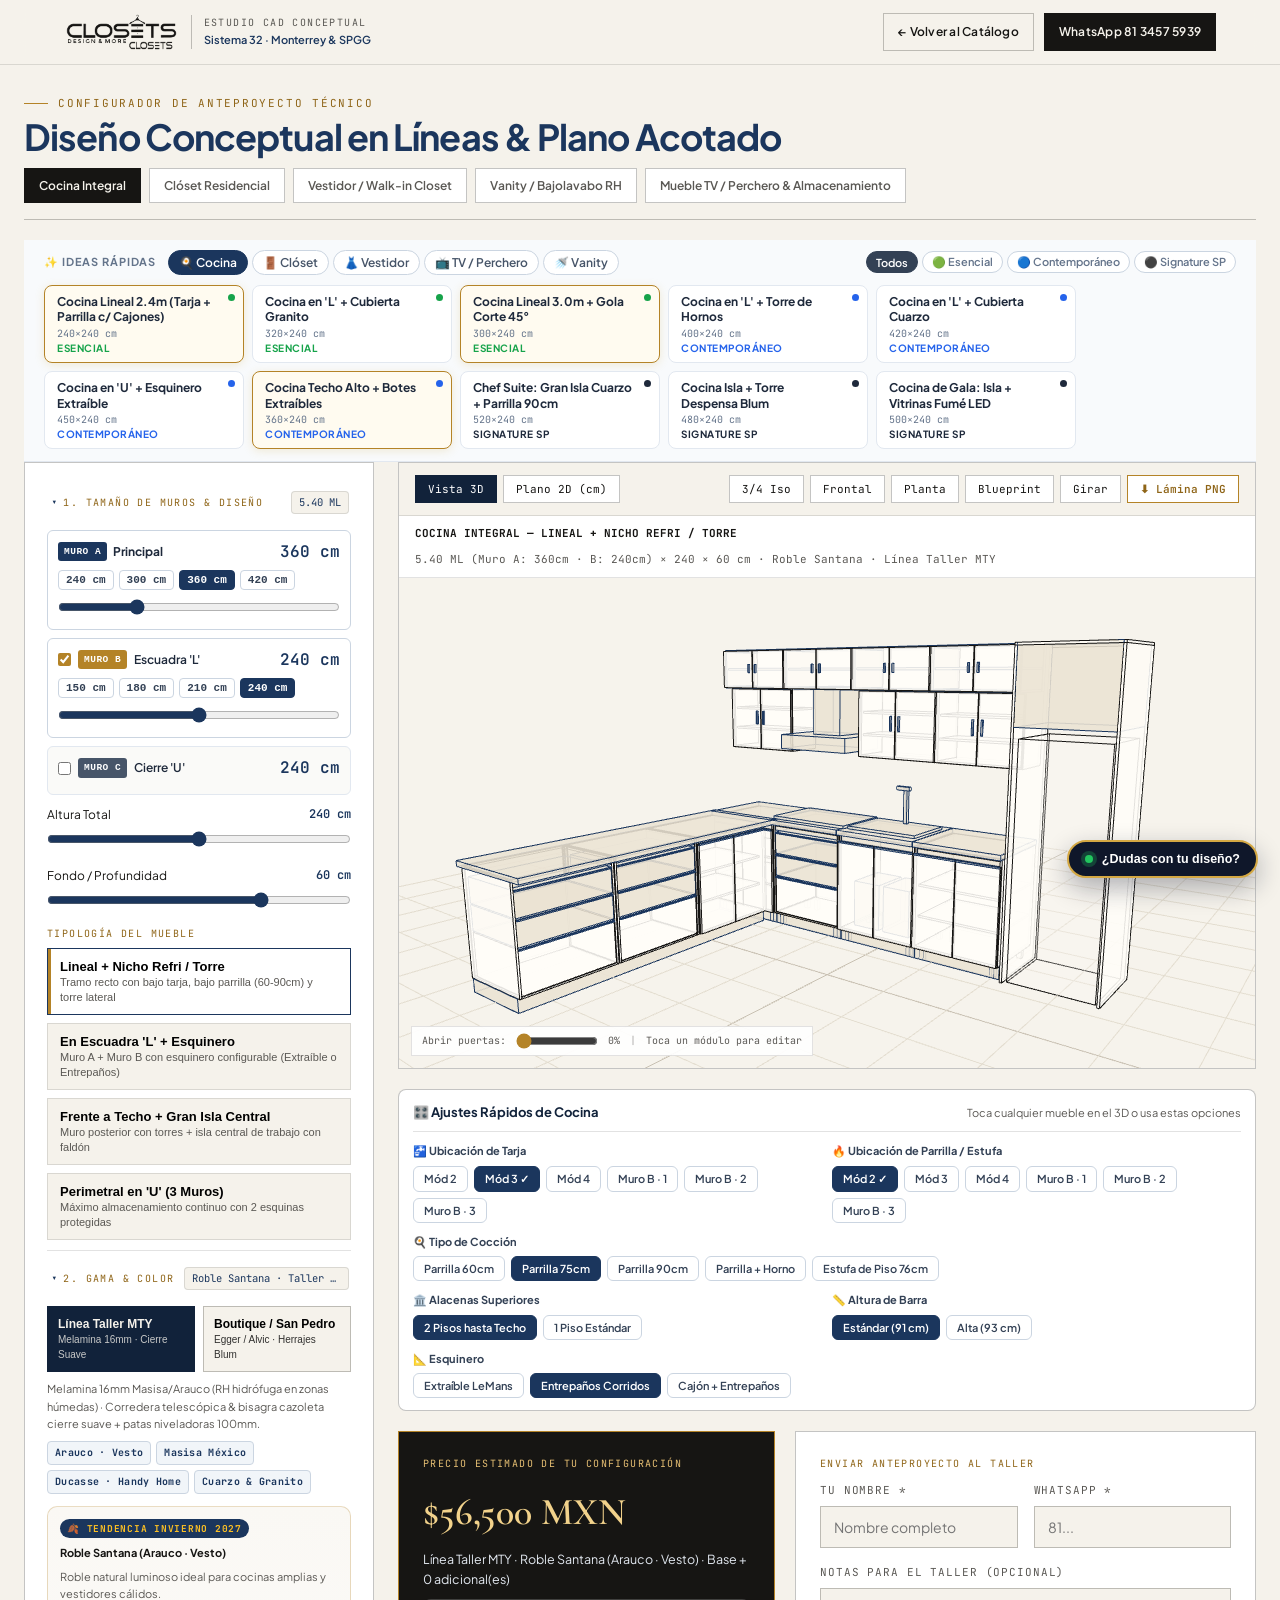
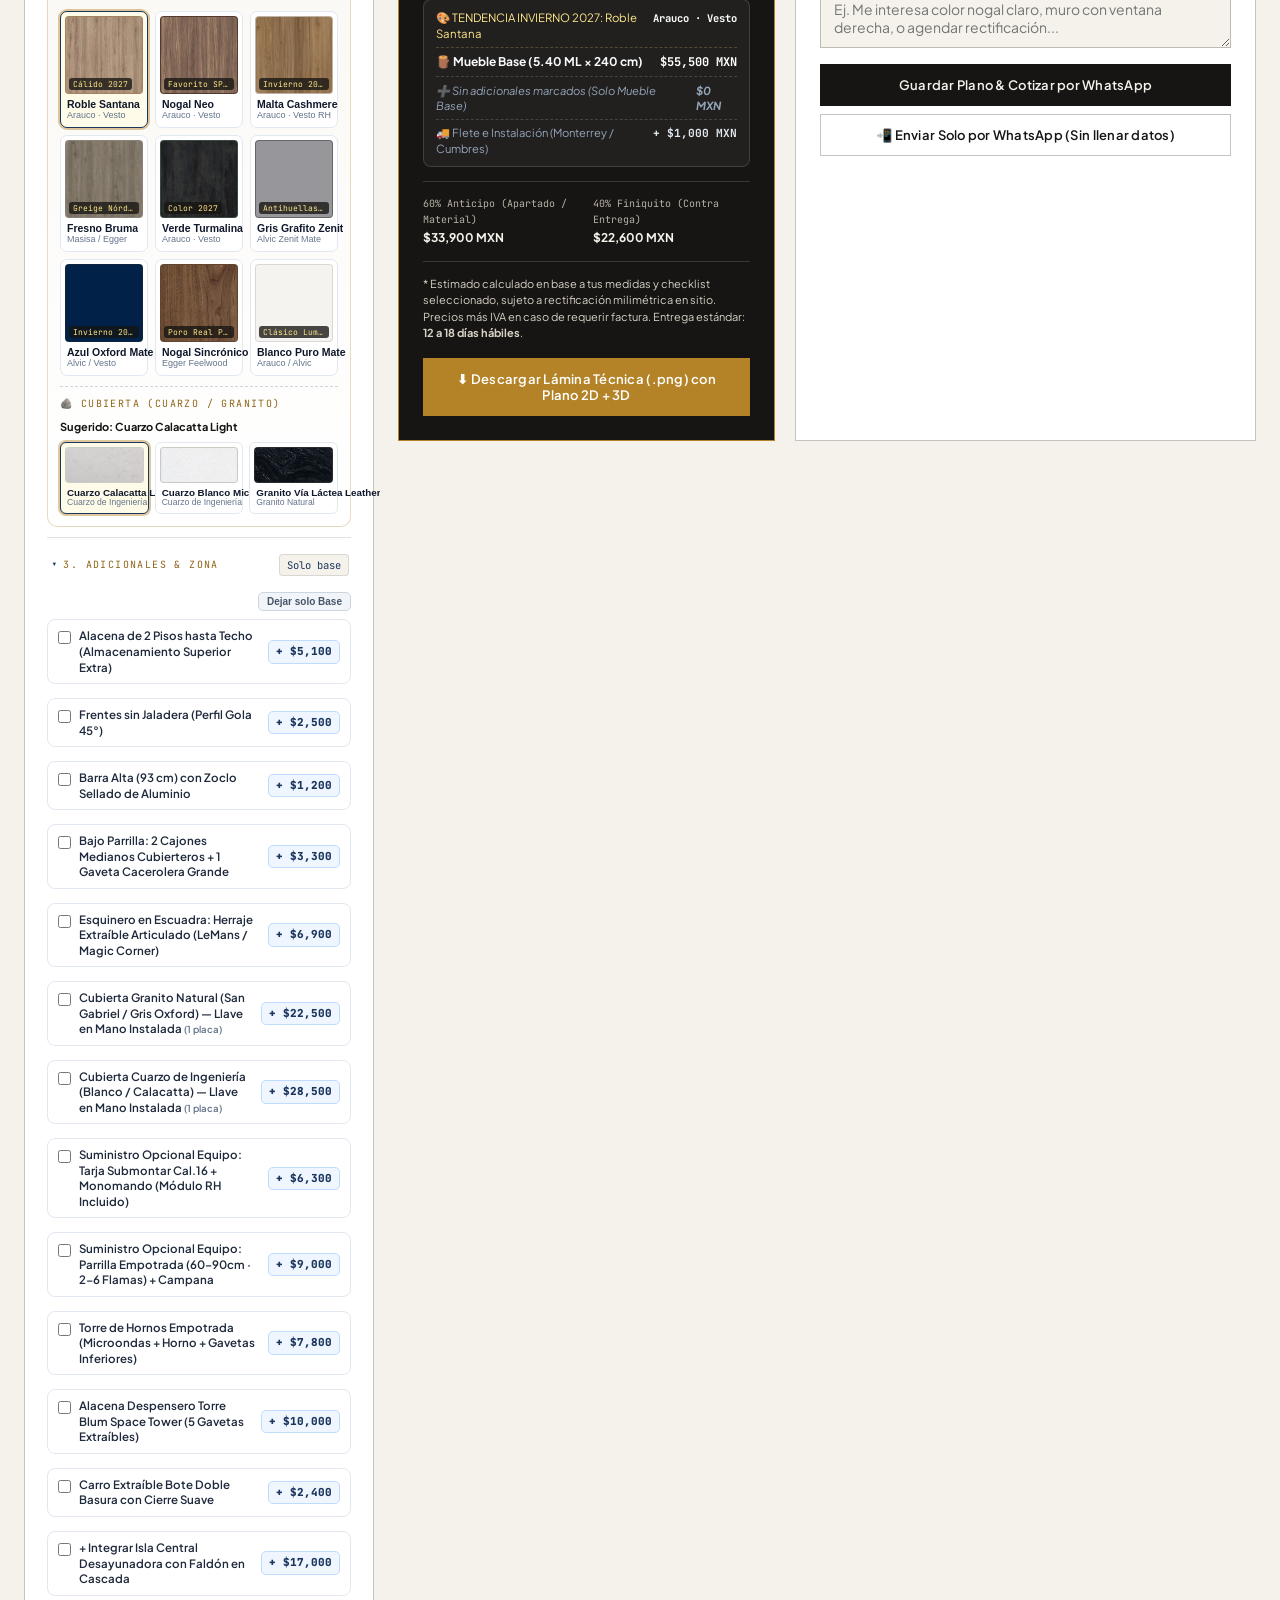
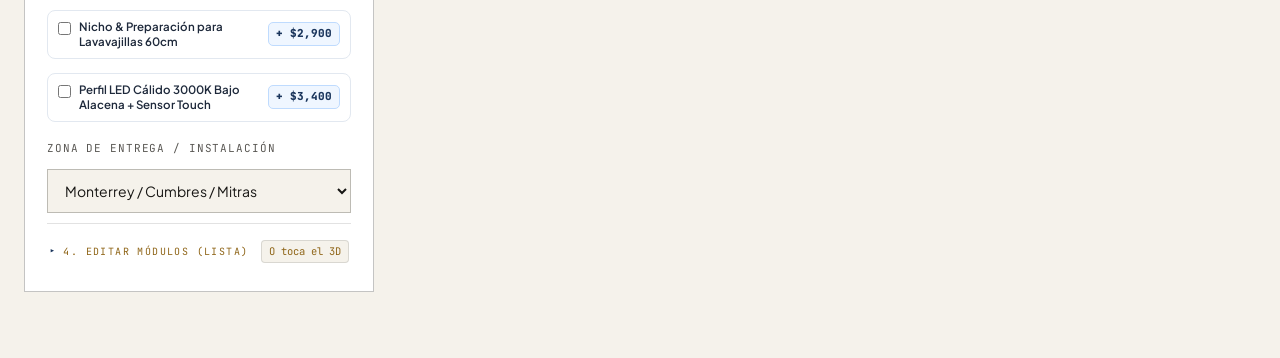
==== configurador.html @ 5bc41172 "v21: CAD shareable state token, quick WhatsApp direct CTA, and Buba lamina export hook" ====
<!DOCTYPE html>
<html lang="es">
<head>
  <meta charset="UTF-8">
  <meta name="viewport" content="width=device-width, initial-scale=1.0">
  <title>Estudio CAD en Trazos | Closets-Closets Design &amp; More</title>
  <meta name="description" content="Configura tu clóset, vestidor, cocina integral, mueble de baño o centro de TV en trazos arquitectónicos CAD y plano acotado 2D. Calcula tu presupuesto estimado en tiempo real en Monterrey.">
  <link rel="icon" type="image/png" href="assets/favicon.png">
  <meta http-equiv="Cache-Control" content="no-cache, no-store, must-revalidate">
  <meta http-equiv="Pragma" content="no-cache">
  <meta http-equiv="Expires" content="0">
  <link rel="canonical" href="https://closets-closets.com/configurador.html">
  <meta property="og:type" content="website">
  <meta property="og:locale" content="es_MX">
  <meta property="og:title" content="Estudio CAD en Trazos | Closets-Closets Design & More">
  <meta property="og:description" content="Configura tu clóset, vestidor o cocina integral en trazos arquitectónicos CAD y plano acotado 2D. Cotización en tiempo real en Monterrey.">
  <meta property="og:image" content="https://closets-closets.com/assets/og-closets.jpg">
    <!-- Marcado Estructurado SEO Local Schema.org -->
  <script type="application/ld+json">
{
  "@context": "https://schema.org",
  "@type": "HomeAndConstructionBusiness",
  "name": "Closets-Closets Design & More",
  "image": "https://closets-closets.com/assets/og-closets.jpg",
  "url": "https://closets-closets.com",
  "telephone": "+528134575939",
  "priceRange": "$ - $$",
  "address": {
    "@type": "PostalAddress",
    "addressLocality": "Monterrey",
    "addressRegion": "Nuevo León",
    "addressCountry": "MX"
  },
  "geo": {
    "@type": "GeoCoordinates",
    "latitude": 25.6866,
    "longitude": -100.3161
  },
  "openingHoursSpecification": {
    "@type": "OpeningHoursSpecification",
    "dayOfWeek": [
      "Monday",
      "Tuesday",
      "Wednesday",
      "Thursday",
      "Friday",
      "Saturday"
    ],
    "opens": "08:30",
    "closes": "19:00"
  },
  "areaServed": [
    {
      "@type": "City",
      "name": "San Pedro Garza García"
    },
    {
      "@type": "City",
      "name": "Monterrey"
    },
    {
      "@type": "City",
      "name": "Santa Catarina"
    },
    {
      "@type": "Place",
      "name": "Cumbres"
    },
    {
      "@type": "Place",
      "name": "Carretera Nacional"
    },
    {
      "@type": "Place",
      "name": "Valle Oriente"
    }
  ],
  "hasOfferCatalog": {
    "@type": "OfferCatalog",
    "name": "Catálogo de Carpintería Residencial & Sistema 32",
    "itemListElement": [
      {
        "@type": "Offer",
        "itemOffered": {
          "@type": "Service",
          "name": "Clósets Residenciales a Medida",
          "description": "Fabricación con Sistema 32 en melamina de 16mm/18mm y herrajes de cierre suave."
        }
      },
      {
        "@type": "Offer",
        "itemOffered": {
          "@type": "Service",
          "name": "Vestidores Walk-in Closet Boutique",
          "description": "Vestidores en escuadra, U e islas joyeras con cristal templado y cancelería."
        }
      },
      {
        "@type": "Offer",
        "itemOffered": {
          "@type": "Service",
          "name": "Cocinas Integrales de Alta Gama",
          "description": "Cocinas con frentes fluted, cubiertas de cuarzo, torres de hornos y herrajes Blum."
        }
      },
      {
        "@type": "Offer",
        "itemOffered": {
          "@type": "Service",
          "name": "Muros TV, Lambrines & Centros de Entretenimiento",
          "description": "Paneles alistonados de nogal, consolas flotantes y cavas residenciales."
        }
      },
      {
        "@type": "Offer",
        "itemOffered": {
          "@type": "Service",
          "name": "Proyectos Ejecutivos y Planos de Fabricación Sistema 32",
          "description": "Ingeniería de despiece milimétrico, barrenado 37/32mm y optimización de tableros."
        }
      }
    ]
  }
}
  </script>
  <link rel="stylesheet" href="styles.css?v=20261123_v21">
  <script src="js/three.min.js"></script>
  <script src="js/OrbitControls.js"></script>
  <script src="js/catalogo-data.js?v=20261123_v21"></script>
</head>
<body>

  <!-- HEADER -->
  <header class="site-header">
    <div class="header-inner">
      <a class="brand-link" href="index.html">
        <img class="brand-logo" src="assets/logo-closets.png" alt="Closets-Closets Design &amp; More">
        <div class="brand-meta">
          <span class="brand-sub">Estudio CAD Conceptual</span>
          <span class="brand-city">Sistema 32 · Monterrey &amp; SPGG</span>
        </div>
      </a>
      <div class="nav-actions">
        <a class="btn btn-outline btn-sm" href="index.html">← Volver al Catálogo</a>
        <a class="btn btn-primary btn-sm" href="https://wa.me/528134575939" target="_blank" rel="noopener noreferrer">WhatsApp 81 3457 5939</a>
      </div>
    </div>
  </header>

  <main class="studio-shell">
    <!-- BARRA DE CATEGORÍAS -->
    <div class="studio-topbar">
      <div>
        <span class="eyebrow" style="margin-bottom:4px;">Configurador de Anteproyecto Técnico</span>
        <h1 class="display-title" style="font-size:clamp(26px, 3vw, 36px);">Diseño Conceptual en Líneas &amp; Plano Acotado</h1>
      </div>
      <div class="cat-pills" id="catPills"></div>
    </div>

    <!-- TIRA COMPACTA DE DISEÑOS BASE -->
    <div class="preset-gallery-wrap" id="presetGalleryWrap">
      <div class="preset-gallery-header">
        <span class="preset-gallery-label">✨ Ideas Rápidas</span>
        <div class="preset-cat-tabs" id="presetCatTabs">
          <button type="button" class="pcat-tab active" data-cat="COCINA">🍳 Cocina</button>
          <button type="button" class="pcat-tab" data-cat="CLOSET">🚪 Clóset</button>
          <button type="button" class="pcat-tab" data-cat="WALKIN">👗 Vestidor</button>
          <button type="button" class="pcat-tab" data-cat="TV_ROOM">📺 TV / Perchero</button>
          <button type="button" class="pcat-tab" data-cat="BANIO">🚿 Vanity</button>
        </div>
        <div class="preset-tier-filter" id="presetTierFilter">
          <button type="button" class="ptier-btn active" data-tier="all">Todos</button>
          <button type="button" class="ptier-btn" data-tier="esencial">🟢 Esencial</button>
          <button type="button" class="ptier-btn" data-tier="contemporaneo">🔵 Contemporáneo</button>
          <button type="button" class="ptier-btn" data-tier="signature">⚫ Signature SP</button>
        </div>
      </div>
      <div class="preset-card-grid" id="presetCardGrid"></div>
    </div>

    <div class="studio-grid">
      <!-- PANEL GUIADO DE CONFIGURACIÓN -->
      <aside class="studio-sidebar">
        <details class="studio-step" open>
          <summary class="studio-step-summary">
            <span class="studio-label">1. Tamaño de Muros &amp; Diseño</span>
            <span class="step-badge" id="badgeTotalML">3.60 ML</span>
          </summary>
          <div class="studio-step-body" id="blockDimensiones">
            <!-- Muro A: Frontal / Principal -->
            <div class="muro-config-card is-active" id="cardMuroA">
              <div class="muro-config-head">
                <div style="display:flex; align-items:center; gap:6px;">
                  <span class="muro-tag muro-tag-a">MURO A</span>
                  <strong style="font-size:12px; color:#1E293B;">Principal</strong>
                </div>
                <span class="range-val" id="valMuroA">360 cm</span>
              </div>
              <div class="muro-quick-pills" id="pillsMuroA">
                <button type="button" class="quick-pill" data-val="2.4">240 cm</button>
                <button type="button" class="quick-pill" data-val="3.0">300 cm</button>
                <button type="button" class="quick-pill active" data-val="3.6">360 cm</button>
                <button type="button" class="quick-pill" data-val="4.2">420 cm</button>
              </div>
              <input type="range" id="inpMuroA" min="1.2" max="6.0" step="0.1" value="3.6">
            </div>

            <!-- Muro B: Lateral Izquierdo / Escuadra 'L' -->
            <div class="muro-config-card" id="cardMuroB">
              <div class="muro-config-head">
                <label class="muro-toggle-label">
                  <input type="checkbox" id="chkMuroB">
                  <span class="muro-tag muro-tag-b">MURO B</span>
                  <span>Escuadra 'L'</span>
                </label>
                <span class="range-val" id="valMuroB">240 cm</span>
              </div>
              <div class="muro-sub-controls" id="subMuroB" style="display:none;">
                <div class="muro-quick-pills" id="pillsMuroB">
                  <button type="button" class="quick-pill" data-val="1.5">150 cm</button>
                  <button type="button" class="quick-pill" data-val="1.8">180 cm</button>
                  <button type="button" class="quick-pill" data-val="2.1">210 cm</button>
                  <button type="button" class="quick-pill active" data-val="2.4">240 cm</button>
                </div>
                <input type="range" id="inpMuroB" min="1.2" max="3.6" step="0.1" value="2.4">
              </div>
            </div>

            <!-- Muro C: Lateral Derecho / Cierre en 'U' -->
            <div class="muro-config-card" id="cardMuroC">
              <div class="muro-config-head">
                <label class="muro-toggle-label">
                  <input type="checkbox" id="chkMuroC">
                  <span class="muro-tag muro-tag-c">MURO C</span>
                  <span>Cierre 'U'</span>
                </label>
                <span class="range-val" id="valMuroC">240 cm</span>
              </div>
              <div class="muro-sub-controls" id="subMuroC" style="display:none;">
                <div class="muro-quick-pills" id="pillsMuroC">
                  <button type="button" class="quick-pill" data-val="1.5">150 cm</button>
                  <button type="button" class="quick-pill" data-val="1.8">180 cm</button>
                  <button type="button" class="quick-pill" data-val="2.1">210 cm</button>
                  <button type="button" class="quick-pill active" data-val="2.4">240 cm</button>
                </div>
                <input type="range" id="inpMuroC" min="1.2" max="3.6" step="0.1" value="2.4">
              </div>
            </div>

            <!-- Altura y Fondo -->
            <div class="range-row" style="margin-top:10px;">
              <div class="range-head">
                <span>Altura Total</span>
                <span class="range-val" id="valAlto">240 cm</span>
              </div>
              <input type="range" id="inpAlto" min="1.8" max="2.8" step="0.05" value="2.4">
            </div>
            <div class="range-row" style="margin-bottom:12px;">
              <div class="range-head">
                <span>Fondo / Profundidad</span>
                <span class="range-val" id="valFondo">60 cm</span>
              </div>
              <input type="range" id="inpFondo" min="0.35" max="0.7" step="0.05" value="0.6">
            </div>

            <span class="studio-label" style="margin-bottom:6px;">Tipología del Mueble</span>
            <div class="subtipo-list" id="subtipoList"></div>
          </div>
        </details>

        <details class="studio-step" open>
          <summary class="studio-step-summary">
            <span class="studio-label">2. Gama &amp; Color</span>
            <span class="step-badge" id="stepBadgeGama">Roble Santana · Taller MTY</span>
          </summary>
          <div class="studio-step-body">
            <div class="gama-toggle" id="gamaToggle">
              <button type="button" class="gama-btn active" data-gama="taller_mty">
                <strong>Línea Taller MTY</strong>
                <small>Melamina 16mm · Cierre Suave</small>
              </button>
              <button type="button" class="gama-btn" data-gama="boutique_spgg">
                <strong>Boutique / San Pedro</strong>
                <small>Egger / Alvic · Herrajes Blum</small>
              </button>
            </div>
            <p id="gamaDescNote" style="font-size:11px; color:var(--ink-soft); margin:8px 0 4px;"></p>
            <div class="gama-brands-strip" id="gamaBrandsStrip"></div>

            <div class="studio-block-season" id="blockTemporada" style="margin-top:12px;">
              <div class="season-head-bar">
                <span class="season-pill" id="seasonBadgePill">🍂 TENDENCIA INVIERNO 2027</span>
                <span class="season-selected-name" id="valAcabadoNombre">Roble Santana</span>
              </div>
              <p id="acabadoDescNote" style="font-size:11px; color:var(--ink-soft); margin:4px 0 8px 0;"></p>
              <div class="swatch-grid" id="swatchCarpinteriaGrid"></div>

              <div id="piedraSwatchWrap" class="piedra-swatch-wrap" style="display:none;">
                <div class="piedra-swatch-head">
                  <span class="studio-label" style="margin:0;">🪨 Cubierta (Cuarzo / Granito)</span>
                  <span class="season-selected-name" id="valPiedraNombre">Cuarzo Calacatta Light</span>
                </div>
                <div class="swatch-grid-stone" id="swatchPiedraGrid"></div>
              </div>
            </div>
          </div>
        </details>

        <details class="studio-step" open>
          <summary class="studio-step-summary">
            <span class="studio-label">3. Adicionales &amp; Zona</span>
            <span class="step-badge" id="stepBadgeExtras">Base + extras</span>
          </summary>
          <div class="studio-step-body">
            <div style="display:flex; justify-content:flex-end; margin-bottom:8px;">
              <button type="button" id="btnClearExtras" class="btn-clear-extras" title="Desmarcar adicionales">Dejar solo Base</button>
            </div>
            <div class="extras-check-list" id="extrasList"></div>
            <div class="field" style="margin-top:12px; margin-bottom:0;">
              <label for="inpZona" class="studio-label" style="margin-bottom:6px;">Zona de Entrega / Instalación</label>
              <select id="inpZona"></select>
            </div>
          </div>
        </details>

        <details class="studio-step" id="blockModulosDetalle">
          <summary class="studio-step-summary">
            <span class="studio-label">4. Editar Módulos (Lista)</span>
            <span class="step-badge" style="color:var(--brass-dark);">O toca el 3D</span>
          </summary>
          <div class="studio-step-body">
            <div id="moduleInspectorList"></div>
          </div>
        </details>
      </aside>

      <!-- LIENZO PRINCIPAL: PRECIO MÓVIL + CAD 3D + CONTROLES COCINA + COTIZACIÓN -->
      <section class="studio-stage">
        <!-- Barra rápida móvil pegada al 3D -->
        <div class="mobile-live-price" id="mobileLivePrice">
          <div>
            <small>Estimado actual (<span id="mobileLiveML">3.60 ML</span>)</small>
            <strong id="mobileLivePriceVal">$48,500 MXN</strong>
          </div>
          <a href="#quoteSection" class="btn-mini-quote">Desglose &amp; Cotizar ↓</a>
        </div>

        <div class="cad-card">
          <div class="cad-toolbar">
            <div class="cad-view-tabs">
              <button type="button" class="cad-btn active" id="btnView3D">Vista 3D</button>
              <button type="button" class="cad-btn" id="btnView2D">Plano 2D (cm)</button>
            </div>
            <div class="cad-tool-btns">
              <button type="button" class="cad-btn" id="btnCamIso">3/4 Iso</button>
              <button type="button" class="cad-btn" id="btnCamFront">Frontal</button>
              <button type="button" class="cad-btn" id="btnCamTop">Planta</button>
              <button type="button" class="cad-btn" id="btnBlueprint">Blueprint</button>
              <button type="button" class="cad-btn" id="btnAutoRotate">Girar</button>
              <button type="button" class="cad-btn" id="btnDescargarLamina" style="border-color:var(--brass); color:var(--brass-dark); font-weight:600;">⬇ Lámina PNG</button>
            </div>
          </div>

          <div class="cad-infobar">
            <strong id="hudCatTitle">CLÓSET RESIDENCIAL</strong>
            <span class="muted" id="hudDimSummary">200 × 240 × 60 cm · Roble Santana</span>
          </div>

          <div class="cad-viewport" id="cadViewport">
            <canvas id="cadCanvas3D"></canvas>
            <div id="svgElevationWrap"></div>
            <div id="cadHoverCard" class="cad-hover-card"></div>
            <div id="cadModulePopover" class="cad-module-popover"></div>

            <div class="cad-hud-bottom" style="display:flex; align-items:center; gap:10px; pointer-events:auto;">
              <span>Abrir puertas:</span>
              <input type="range" id="inpExplosion" min="0" max="100" value="0" style="width:82px; accent-color:var(--brass);">
              <span id="valExplosion">0%</span>
              <span class="hide-sm" style="opacity:0.5;">|</span>
              <span class="hide-sm">Toca un módulo para editar</span>
            </div>
          </div>
        </div>

        <!-- CONTROLES RÁPIDOS DE COCINA (LIMPIO PARA CLIENTE, SIN TEXTO INTERNO DE TALLER) -->
        <div class="kitchen-quick-card" id="seniorKitchenControls" style="display:none;">
          <div class="kitchen-quick-head">
            <span>🎛️ Ajustes Rápidos de Cocina</span>
            <small>Toca cualquier mueble en el 3D o usa estas opciones</small>
          </div>
          <div class="sqc-row-2">
            <div class="sqc-group">
              <span class="sqc-label">🚰 Ubicación de Tarja</span>
              <div class="sqc-pills" id="sqcSinkPosPills"></div>
            </div>
            <div class="sqc-group">
              <span class="sqc-label">🔥 Ubicación de Parrilla / Estufa</span>
              <div class="sqc-pills" id="sqcCookPosPills"></div>
            </div>
          </div>

          <div class="sqc-group">
            <span class="sqc-label">🍳 Tipo de Cocción</span>
            <div class="sqc-pills" id="sqcCookMode">
              <button type="button" class="sqc-pill" data-type="parrilla_cajones" data-count="60">Parrilla 60cm</button>
              <button type="button" class="sqc-pill active" data-type="parrilla_cajones" data-count="75">Parrilla 75cm</button>
              <button type="button" class="sqc-pill" data-type="parrilla_cajones" data-count="90">Parrilla 90cm</button>
              <button type="button" class="sqc-pill" data-type="parrilla_horno" data-count="1">Parrilla + Horno</button>
              <button type="button" class="sqc-pill sqc-pill-warn" data-type="estufa_piso" data-count="1">Estufa de Piso 76cm</button>
            </div>
          </div>

          <div class="sqc-row-2">
            <div class="sqc-group">
              <span class="sqc-label">🏛️ Alacenas Superiores</span>
              <div class="sqc-pills" id="sqcUpperTierMode">
                <button type="button" class="sqc-pill active" data-sobre="on">2 Pisos hasta Techo</button>
                <button type="button" class="sqc-pill" data-sobre="off">1 Piso Estándar</button>
              </div>
            </div>
            <div class="sqc-group">
              <span class="sqc-label">📏 Altura de Barra</span>
              <div class="sqc-pills" id="sqcZocloMode">
                <button type="button" class="sqc-pill active" data-zoclo="10">Estándar (91 cm)</button>
                <button type="button" class="sqc-pill" data-zoclo="12">Alta (93 cm)</button>
              </div>
            </div>
          </div>

          <div class="sqc-group" id="sqcCornerGroup">
            <span class="sqc-label">📐 Esquinero</span>
            <div class="sqc-pills" id="sqcCornerMode">
              <button type="button" class="sqc-pill active" data-corner="esquinero_lemans">Extraíble LeMans</button>
              <button type="button" class="sqc-pill" data-corner="esquinero_entrepanos">Entrepaños Corridos</button>
              <button type="button" class="sqc-pill" data-corner="esquinero_cajon_entrepano">Cajón + Entrepaños</button>
            </div>
          </div>
        </div>

        <!-- RESUMEN + FORMULARIO DOBLE RESPALDO -->
        <div class="studio-summary-grid" id="quoteSection">
          <div class="quote-box">
            <span class="studio-label" style="color:#E6BF73;">Precio Estimado de tu Configuración</span>
            <div class="quote-range" id="outRange">$48,500 MXN</div>
            <div id="outGamaLabel" style="font-size:12.5px; color:#E2E8F0; margin-bottom:10px;">Línea Taller MTY · Precio calculado según tu diseño actual</div>

            <!-- Desglose en vivo: Precio Base + Checklist de Adicionales -->
            <div class="quote-breakdown" id="quoteBreakdown">
              <div class="qb-row qb-material" id="qbMaterialRow">
                <span id="qbMaterialLabel">🎨 Tendencia Invierno 2027: Roble Santana</span>
                <strong id="qbMaterialMarca">Arauco · Vesto</strong>
              </div>
              <div class="qb-row qb-base">
                <span id="qbBaseLabel">🪵 Mueble Base Sistema 32 (3.60 ML)</span>
                <strong id="qbBaseVal">$38,500 MXN</strong>
              </div>
              <div class="qb-extras-list" id="qbExtrasList"></div>
              <div class="qb-row qb-flete">
                <span id="qbFleteLabel">🚚 Logística e Instalación</span>
                <strong id="qbFleteVal">+ $1,000 MXN</strong>
              </div>
            </div>

            <div class="quote-split">
              <div>
                <span>60% Anticipo (Apartado / Material)</span>
                <strong id="outAnticipo">$29,100 MXN</strong>
              </div>
              <div>
                <span>40% Finiquito (Contra Entrega)</span>
                <strong id="outFiniquito">$19,400 MXN</strong>
              </div>
            </div>

            <p class="quote-disclaimer">
              * Estimado calculado en base a tus medidas y checklist seleccionado, sujeto a rectificación milimétrica en sitio. Precios más IVA en caso de requerir factura. Entrega estándar: <strong id="outEntrega">12 a 18 días hábiles</strong>.
            </p>

            <button type="button" class="btn btn-brass" id="btnDownloadSheetSecondary" style="width:100%;">
              ⬇ Descargar Lámina Técnica (.png) con Plano 2D + 3D
            </button>
          </div>

          <form id="cadSubmitForm" name="anteproyecto-cad" method="POST" data-netlify="true" netlify-honeypot="bot-field" enctype="multipart/form-data" class="send-box">
            <input type="hidden" name="form-name" value="anteproyecto-cad">
            <input type="hidden" name="folio" id="fFolio" value="">
            <input type="hidden" name="resumen_tecnico" id="fResumen" value="">
            <input type="hidden" name="rango_estimado_mxn" id="fRango" value="">
            <input type="hidden" name="estado_json" id="fEstadoJson" value="">
            <input type="hidden" name="url_plano" id="fUrlPlano" value="">
            <p hidden><label>No llenar: <input name="bot-field"></label></p>
            <input type="file" name="lamina_plano" id="fFileInput" hidden accept="image/png">

            <span class="studio-label">Enviar Anteproyecto al Taller</span>
            <div class="field-grid">
              <div class="field">
                <label for="cliNombre">Tu Nombre *</label>
                <input id="cliNombre" name="nombre" type="text" placeholder="Nombre completo" required>
              </div>
              <div class="field">
                <label for="cliTel">WhatsApp *</label>
                <input id="cliTel" name="telefono" type="tel" placeholder="81..." required>
              </div>
            </div>
            <div class="field">
              <label for="cliNotas">Notas para el taller (opcional)</label>
              <textarea id="cliNotas" name="notas" rows="2" placeholder="Ej. Me interesa color nogal claro, muro con ventana derecha, o agendar rectificación..."></textarea>
            </div>
            <div id="cadStatus" class="status-banner" role="status" aria-live="polite"></div>
            <button id="cadSubmitBtn" type="submit" class="btn btn-primary" style="width:100%;">
              Guardar Plano &amp; Cotizar por WhatsApp
            </button>
            <button id="btnQuickWaDirect" type="button" class="btn btn-outline" style="width:100%; margin-top:8px;">
              📲 Enviar Solo por WhatsApp (Sin llenar datos)
            </button>
          </form>
        </div>
      </section>
    </div>
  </main>

  <!-- MODAL ESTRATÉGICO DOBLE FILO: LÁMINA GRATIS vs INGENIERÍA EJECUTIVA -->
  <div class="ing-modal-backdrop" id="ingModal" role="dialog" aria-modal="true" aria-hidden="true">
    <div class="ing-modal">
      <button type="button" class="ing-close" id="ingClose" aria-label="Cerrar modal">✕</button>
      <span class="ing-kicker">INGENIERÍA MODULAR SISTEMA 32 · MONTERREY</span>
      <h3 class="ing-title">¿Cómo deseas llevar este anteproyecto a la realidad?</h3>
      <p class="ing-sub">Elige entre tu anteproyecto conceptual de cortesía o los planos de ingeniería ejecutiva listos para maquilar.</p>

      <div class="ing-compare">
        <div class="ing-col free">
          <div class="ing-col-head">Lámina Conceptual <span class="ing-tag free">GRATIS</span></div>
          <ul>
            <li>✓ Vista 3D en trazos arquitectónicos</li>
            <li>✓ Alzado 2D frontal con cotas generales</li>
            <li>✓ Estimado preliminar de presupuesto</li>
            <li>✓ Folio único de anteproyecto</li>
            <li class="no">✕ Sin optimización de corte milimétrico</li>
            <li class="no">✕ Sin despiece ni lista de barrenos Sistema 32</li>
            <li class="no">✕ Sello: "No apto para fabricación"</li>
          </ul>
        </div>
        <div class="ing-col pro">
          <div class="ing-col-head">Planos de Fabricación <span class="ing-tag pro">LISTO PARA TALLER</span></div>
          <ul>
            <li>✓ Despiece exacto pieza por pieza (.CSV / .PDF)</li>
            <li>✓ Mapa de barrenado Sistema 32 (37/32mm)</li>
            <li>✓ Optimización de tableros (Cero desperdicio)</li>
            <li>✓ Lista de herrajes Blum / correderas al milímetro</li>
            <li>✓ Planos de armado 2D para carpintero o maquilador</li>
            <li>✓ Asesoría técnica directa del taller en MTY</li>
          </ul>
        </div>
      </div>

      <div class="ing-packages">
        <label class="ing-pkg">
          <input type="radio" name="ingPkg" value="Esencial" checked>
          <span>
            <strong>Ingeniería Esencial</strong>
            <small>Despiece + optimización de corte de tableros</small>
          </span>
        </label>
        <label class="ing-pkg">
          <input type="radio" name="ingPkg" value="Pro">
          <span>
            <strong>Ingeniería Pro</strong>
            <small>Despiece + barrenado Sistema 32 + lista Blum</small>
          </span>
        </label>
        <label class="ing-pkg">
          <input type="radio" name="ingPkg" value="Signature">
          <span>
            <strong>Ingeniería Signature</strong>
            <small>Proyecto ejecutivo completo + visita de rectificación en sitio</small>
          </span>
        </label>
      </div>

      <div class="ing-bonus">
        ★ <strong>Garantía de Bonificación:</strong> Si decides fabricar tu mueble con Closets-Closets,
        el <strong>100% del costo de los planos se abona a tu anticipo</strong>. La ingeniería te sale <strong>gratis</strong>.
      </div>
      <p class="ing-price-note">Cotización inmediata de planos por WhatsApp según metros lineales de tu diseño.</p>

      <div class="ing-actions">
        <button type="button" class="btn btn-outline" id="ingFreeBtn">Descargar Lámina Conceptual Gratis (.png)</button>
        <button type="button" class="btn btn-primary" id="ingBuyBtn">Cotizar Planos de Fabricación vía WhatsApp →</button>
      </div>
    </div>
  </div>



  <!-- SUB-AGENTE ESPECIALIZADO DE LA PÁGINA & POP-UP FLOTANTE "¿OCUPAS AYUDA?" -->
  <div class="buba-cad-widget" id="bubaCadWidget">
    <!-- Burbuja Pop-up en el aire -->
    <div class="buba-air-popup" id="bubaAirPopup" role="status" aria-live="polite">
      <button type="button" class="buba-air-close" id="bubaAirClose" aria-label="Minimizar ayuda">✕</button>
      <span class="buba-air-kicker"><span class="buba-pulse-dot"></span> ASESOR DE DISEÑO 3D</span>
      <h4 class="buba-air-title" id="bubaAirTitle">¿Ocupas ayuda con tu diseño?</h4>
      <p class="buba-air-desc" id="bubaAirDesc">
        Te ayudo a acomodar tus módulos, medidas o enviarlo directo por WhatsApp con el taller.
      </p>
      <div class="buba-air-actions">
        <button type="button" class="buba-btn-wa" id="bubaAirWaBtn">💬 WhatsApp Directo →</button>
        <button type="button" class="buba-btn-chat" id="bubaAirOpenChatBtn">💡 Preguntar Aquí</button>
      </div>
    </div>

    <!-- Drawer de Ayuda Adaptativa -->
    <div class="buba-agent-drawer" id="bubaAgentDrawer">
      <div class="buba-drawer-head">
        <div class="buba-drawer-head-info">
          <strong>📐 Asesor de Diseño · En Línea</strong>
          <span>Closets-Closets · Monterrey &amp; SPGG</span>
        </div>
        <button type="button" class="buba-drawer-close" id="bubaDrawerClose" aria-label="Cerrar asistente">✕</button>
      </div>
      <div class="buba-telemetry-bar" id="bubaTelemetryBar">
        📡 Leyendo tu diseño 3D en tiempo real...
      </div>
      <div class="buba-chat-body" id="bubaChatBody">
        <div class="buba-msg buba-msg-bot" id="bubaWelcomeMsg">
          ¡Hola! Estoy viendo las medidas y el diseño que tienes en el 3D. ¿En qué te ayudamos hoy?
        </div>
      </div>
      <div class="buba-quick-questions" id="bubaQuickQuestions"></div>
      <div class="buba-drawer-foot">
        <div class="buba-input-row">
          <input type="text" id="bubaUserQuestion" placeholder="Escribe tu duda (medidas, cajones, materiales)...">
          <button type="button" class="buba-send-btn" id="bubaSendChatBtn" title="Enviar pregunta">➤</button>
        </div>
        <button type="button" class="buba-btn-wa" id="bubaDrawerWaBtn" style="width:100%;">
          📲 Enviar mi Diseño a WhatsApp →
        </button>
      </div>
    </div>

    <!-- Botón flotante permanente -->
    <button type="button" class="buba-launcher-btn" id="bubaLauncherBtn">
      <span class="buba-pulse-dot"></span>
      <span id="bubaLauncherText">¿Dudas con tu diseño?</span>
    </button>
  </div>

  <script src="js/cad-engine.js?v=20261123_v21"></script>
  <script>
    (function () {
      const M = window.CLOSETS_MASTER;
      const urlParams = new URLSearchParams(window.location.search);
      const initCat = M.categorias[urlParams.get("cat")] ? urlParams.get("cat") : "COCINA";
      const initGama = M.gamas[urlParams.get("gama")] ? urlParams.get("gama") : "taller_mty";

      const initSub = urlParams.get("sub");
      const initPreset = urlParams.get("preset");
      const tempData = M.coleccionTemporada || { acabadosCarpinteria: [], acabadosPiedra: [], marcasAliadas: [], titulo: "Tendencia Invierno 2027" };
      const initAcabadoParam = urlParams.get("acabado");
      const acabadoMatch = (tempData.acabadosCarpinteria || []).find(a => a.id === initAcabadoParam) || (tempData.acabadosCarpinteria || [])[0] || { id: "roble_santana", nombre: "Roble Santana", marca: "Arauco · Vesto", desc: "" };
      const piedraMatch = (tempData.acabadosPiedra || [])[0] || { id: "cuarzo_calacatta", nombre: "Cuarzo Calacatta Light", tipo: "Cuarzo de Ingeniería" };

      const isMultiWallInit = initCat === "WALKIN" || initCat === "COCINA";
      const state = {
        folio: "CAD-" + String(Date.now()).slice(-5),
        categoria: initCat,
        gama: initGama,
        subtipo: (initSub && M.categorias[initCat].subtipos.some(s => s.id === initSub)) ? initSub : M.categorias[initCat].subtipos[0].id,
        largo: M.categorias[initCat].largoDefault,
        muroA_L: M.categorias[initCat].largoDefault,
        muroB_activo: isMultiWallInit && (initSub === "WALKIN_L" || initSub === "WALKIN_ISLA" || initSub === "COCINA_L_PENINSULA" || initSub === "COCINA_U" || !initSub),
        muroB_L: 2.4,
        muroC_activo: isMultiWallInit && (initSub === "WALKIN_ISLA" || initSub === "COCINA_U"),
        muroC_L: 2.4,
        alto: M.categorias[initCat].altoDefault,
        fondo: M.categorias[initCat].fondoDefault,
        acabadoId: acabadoMatch.id,
        piedraId: piedraMatch.id,
        extras: [],
        zona: M.zonas[0].id
      };

      const catPills = document.getElementById("catPills");
            const subtipoList = document.getElementById("subtipoList");
      const extrasList = document.getElementById("extrasList");

      const cardMuroA = document.getElementById("cardMuroA");
      const inpMuroA = document.getElementById("inpMuroA");
      const valMuroA = document.getElementById("valMuroA");
      const pillsMuroA = document.getElementById("pillsMuroA");

      const cardMuroB = document.getElementById("cardMuroB");
      const chkMuroB = document.getElementById("chkMuroB");
      const valMuroB = document.getElementById("valMuroB");
      const subMuroB = document.getElementById("subMuroB");
      const pillsMuroB = document.getElementById("pillsMuroB");
      const inpMuroB = document.getElementById("inpMuroB");

      const cardMuroC = document.getElementById("cardMuroC");
      const chkMuroC = document.getElementById("chkMuroC");
      const valMuroC = document.getElementById("valMuroC");
      const subMuroC = document.getElementById("subMuroC");
      const pillsMuroC = document.getElementById("pillsMuroC");
      const inpMuroC = document.getElementById("inpMuroC");

      const badgeTotalML = document.getElementById("badgeTotalML");
      const inpAlto = document.getElementById("inpAlto");
      const inpFondo = document.getElementById("inpFondo");
      const inpZona = document.getElementById("inpZona");

      // Poblar zonas ZMM
      M.zonas.forEach((z) => {
        const opt = document.createElement("option");
        opt.value = z.id;
        opt.textContent = z.label;
        inpZona.appendChild(opt);
      });

      function renderCatPills() {
        catPills.innerHTML = "";
        Object.values(M.categorias).forEach((cat) => {
          const btn = document.createElement("button");
          btn.type = "button";
          btn.className = "cat-pill" + (state.categoria === cat.id ? " active" : "");
          btn.textContent = cat.nombre;
          btn.addEventListener("click", () => selectCategory(cat.id));
          catPills.appendChild(btn);
        });
      }

      function syncWallsFromSubtipo() {
        if (state.categoria === "WALKIN") {
          if (state.subtipo === "WALKIN_LINEAL_DOBLE") {
            state.muroB_activo = false;
            state.muroC_activo = false;
          } else if (state.subtipo === "WALKIN_L") {
            state.muroB_activo = true;
            state.muroC_activo = false;
          } else if (state.subtipo === "WALKIN_ISLA" || state.subtipo === "WALKIN_CRISTAL") {
            state.muroB_activo = true;
            state.muroC_activo = true;
          }
        } else if (state.categoria === "COCINA") {
          if (state.subtipo === "COCINA_LINEAL" || state.subtipo === "COCINA_ISLA") {
            state.muroB_activo = false;
            state.muroC_activo = false;
          } else if (state.subtipo === "COCINA_L_PENINSULA") {
            state.muroB_activo = true;
            state.muroC_activo = false;
          } else if (state.subtipo === "COCINA_U") {
            state.muroB_activo = true;
            state.muroC_activo = true;
          }
        } else {
          state.muroB_activo = false;
          state.muroC_activo = false;
        }
      }

      function syncSubtipoFromWalls() {
        if (state.categoria === "WALKIN") {
          if (state.muroB_activo && state.muroC_activo) {
            state.subtipo = "WALKIN_ISLA";
          } else if (state.muroB_activo && !state.muroC_activo) {
            state.subtipo = "WALKIN_L";
          } else {
            state.subtipo = "WALKIN_LINEAL_DOBLE";
          }
        } else if (state.categoria === "COCINA") {
          if (state.muroB_activo && state.muroC_activo) {
            state.subtipo = "COCINA_U";
          } else if (state.muroB_activo && !state.muroC_activo) {
            state.subtipo = "COCINA_L_PENINSULA";
          } else {
            state.subtipo = "COCINA_LINEAL";
          }
        }
        renderSubtipos();
      }

      function renderSubtipos() {
        const cat = M.categorias[state.categoria];
        subtipoList.innerHTML = "";
        cat.subtipos.forEach((sub) => {
          const btn = document.createElement("button");
          btn.type = "button";
          btn.className = "subtipo-item" + (state.subtipo === sub.id ? " active" : "");
          btn.innerHTML = `<strong>${sub.nombre}</strong><small>${sub.desc}</small>`;
          btn.addEventListener("click", () => {
            state.subtipo = sub.id;
            syncWallsFromSubtipo();
            renderSubtipos();
            updateAll();
          });
          subtipoList.appendChild(btn);
        });
      }

      function renderExtras() {
        const cat = M.categorias[state.categoria];
        const p = currentPayload();
        extrasList.innerHTML = "";
        cat.opcionesExtra.forEach((ext) => {
          const isChecked = state.extras.includes(ext.id);
          const calc = M.calcularPrecioExtra ? M.calcularPrecioExtra(ext, p) : { precio: ext.minMty };
          const lbl = document.createElement("label");
          lbl.className = "extra-check" + (isChecked ? " is-checked" : "");
          const checkedAttr = isChecked ? "checked" : "";
          const placaTag = calc.numPlacas > 0 ? ` <small style="color:#64748B;">(${calc.numPlacas} placa${calc.numPlacas > 1 ? "s" : ""})</small>` : "";
          lbl.innerHTML = `
            <div class="extra-check-left">
              <input type="checkbox" value="${ext.id}" ${checkedAttr}>
              <span class="extra-check-name">${ext.nombre}${placaTag}</span>
            </div>
            <span class="extra-check-price">+ $${calc.precio.toLocaleString("es-MX")}</span>
          `;
          lbl.querySelector("input").addEventListener("change", (e) => {
            if (e.target.checked) {
              // Si selecciona Cuarzo, desmarcar Granito y viceversa para no cobrar dos cubiertas
              if (ext.id === "cubierta_cuarzo") {
                state.extras = state.extras.filter((x) => x !== "cubierta_granito");
                if (state.piedraId === "granito_via_lactea") state.piedraId = "cuarzo_calacatta";
              } else if (ext.id === "cubierta_granito") {
                state.extras = state.extras.filter((x) => x !== "cubierta_cuarzo");
                state.piedraId = "granito_via_lactea";
              }
              if (!state.extras.includes(ext.id)) state.extras.push(ext.id);
            } else {
              state.extras = state.extras.filter((x) => x !== ext.id);
            }
            updateAll();
          });
          extrasList.appendChild(lbl);
        });
      }

      const btnClearExtras = document.getElementById("btnClearExtras");
      if (btnClearExtras) {
        btnClearExtras.addEventListener("click", () => {
          state.extras = [];
          renderExtras();
          updateAll();
        });
      }

      function syncSlidersBounds() {
        const cat = M.categorias[state.categoria];
        const isMulti = state.categoria === "WALKIN" || state.categoria === "COCINA" || state.categoria === "CLOSET";

        inpMuroA.min = cat.largoMin;
        inpMuroA.max = cat.largoMax;
        inpMuroA.value = state.muroA_L;

        cardMuroB.style.display = isMulti ? "block" : "none";
        cardMuroC.style.display = isMulti ? "block" : "none";

        inpAlto.min = cat.altoMin;
        inpAlto.max = cat.altoMax;
        inpAlto.value = state.alto;

        inpFondo.value = state.fondo;
      }

      function selectCategory(catId) {
        const cat = M.categorias[catId];
        if (!cat) return;
        state.categoria = catId;
        state.subtipo = cat.subtipos[0].id;
        state.muroA_L = cat.largoDefault;
        state.largo = cat.largoDefault;
        state.muroB_L = 2.4;
        state.muroC_L = 2.4;
        state.alto = cat.altoDefault;
        state.fondo = cat.fondoDefault;
        state.extras = (cat.opcionesExtra || []).filter((e) => e.defaultActive).map((e) => e.id);
        syncWallsFromSubtipo();
        syncSlidersBounds();
        renderCatPills();
        renderSubtipos();
        renderExtras();
        if(typeof syncPresetCatTab==="function") syncPresetCatTab();
        updateAll();
      }

      function getAcabadoSeleccionado() {
        const list = tempData.acabadosCarpinteria || [];
        return list.find(a => a.id === state.acabadoId) || list[0] || { id: "roble_santana", nombre: "Roble Santana", marca: "Arauco · Vesto", tag: "Invierno 2027", desc: "" };
      }

      function getPiedraSeleccionada() {
        const list = tempData.acabadosPiedra || [];
        return list.find(p => p.id === state.piedraId) || list[0] || { id: "cuarzo_calacatta", nombre: "Cuarzo Calacatta Light", tipo: "Cuarzo de Ingeniería", extraId: "cubierta_cuarzo" };
      }

      function renderGamaBrands() {
        const strip = document.getElementById("gamaBrandsStrip");
        if (!strip || !tempData.marcasAliadas) return;
        const isBou = state.gama === "boutique_spgg";
        const marcasFiltradas = tempData.marcasAliadas.filter(m => {
          if (m.id === "piedra") return state.categoria === "COCINA" || state.categoria === "BANIO";
          if (isBou) return m.gama.includes("Boutique") || m.gama.includes("Opcional");
          return m.gama.includes("Taller MTY") || m.id === "arauco";
        });
        strip.innerHTML = marcasFiltradas
          .map(m => `<span class="brand-chip" title="${m.rol}: ${m.detalle}">${m.nombre}</span>`)
          .join("");
      }

      function renderTemporadaSelector() {
        const gridCarp = document.getElementById("swatchCarpinteriaGrid");
        const wrapPiedra = document.getElementById("piedraSwatchWrap");
        const gridPiedra = document.getElementById("swatchPiedraGrid");
        const valAcab = document.getElementById("valAcabadoNombre");
        const descAcab = document.getElementById("acabadoDescNote");
        const badgeSeason = document.getElementById("seasonBadgePill");
        const valPiedra = document.getElementById("valPiedraNombre");

        const acab = getAcabadoSeleccionado();
        if (badgeSeason && tempData.badge) badgeSeason.textContent = "🍂 " + tempData.badge;
        if (valAcab) valAcab.textContent = `${acab.nombre} (${acab.marca})`;
        if (descAcab) descAcab.textContent = acab.desc || "";

        if (gridCarp && tempData.acabadosCarpinteria) {
          gridCarp.innerHTML = "";
          tempData.acabadosCarpinteria.forEach((item) => {
            const btn = document.createElement("button");
            btn.type = "button";
            btn.className = "swatch-tile" + (item.id === acab.id ? " is-active" : "");
            btn.title = `${item.nombre} — ${item.marca} (${item.tag})`;
            btn.innerHTML = `
              <span class="swatch-img-box" style="background:${item.hex || "#D6C9B8"};">
                <img src="${item.img}" alt="${item.nombre}">
                <span class="swatch-tag-mini">${item.tag}</span>
              </span>
              <span class="swatch-meta">
                <strong>${item.nombre}</strong>
                <small>${item.marca}</small>
              </span>
            `;
            btn.addEventListener("click", () => {
              state.acabadoId = item.id;
              updateAll();
            });
            gridCarp.appendChild(btn);
          });
        }

        const showStone = state.categoria === "COCINA" || state.categoria === "BANIO";
        if (wrapPiedra) wrapPiedra.style.display = showStone ? "block" : "none";
        if (showStone && gridPiedra && tempData.acabadosPiedra) {
          const stSel = getPiedraSeleccionada();
          const hasCubiertaActiva = state.categoria === "COCINA"
            ? (state.extras.includes("cubierta_cuarzo") || state.extras.includes("cubierta_granito"))
            : state.extras.includes("cubierta_piedra_bn");
          if (valPiedra) {
            valPiedra.textContent = hasCubiertaActiva ? stSel.nombre : `Sugerido: ${stSel.nombre}`;
          }
          gridPiedra.innerHTML = "";
          tempData.acabadosPiedra.forEach((st) => {
            const isActiveStone = st.id === stSel.id && (
              state.categoria !== "COCINA" ||
              !hasCubiertaActiva ||
              state.extras.includes(st.extraId)
            );
            const btn = document.createElement("button");
            btn.type = "button";
            btn.className = "swatch-stone-tile" + (isActiveStone ? " is-active" : "");
            btn.title = `${st.nombre} (${st.tipo}) — ${st.desc}`;
            btn.innerHTML = `
              <span class="swatch-stone-thumb" style="background:${st.hex || "#E5E7EB"};">
                <img src="${st.img}" alt="${st.nombre}">
              </span>
              <span class="swatch-stone-info">
                <strong>${st.nombre}</strong>
                <small>${st.tipo}</small>
              </span>
            `;
            btn.addEventListener("click", () => {
              state.piedraId = st.id;
              if (state.categoria === "COCINA" && st.extraId) {
                state.extras = state.extras.filter(x => x !== "cubierta_cuarzo" && x !== "cubierta_granito");
                state.extras.push(st.extraId);
              } else if (state.categoria === "BANIO") {
                if (!state.extras.includes("cubierta_piedra_bn")) state.extras.push("cubierta_piedra_bn");
              }
              updateAll();
            });
            gridPiedra.appendChild(btn);
          });
        }
      }

      function currentPayload() {
        const cat = M.categorias[state.categoria];
        const sub = cat.subtipos.find((s) => s.id === state.subtipo) || cat.subtipos[0];
        const acab = getAcabadoSeleccionado();
        const piedraSel = getPiedraSeleccionada();
        const stoneActive = state.categoria === "COCINA"
          ? (state.extras.includes("cubierta_cuarzo") || state.extras.includes("cubierta_granito"))
          : (state.categoria === "BANIO" && state.extras.includes("cubierta_piedra_bn"));
        return {
          folio: state.folio,
          categoria: state.categoria,
          categoriaNombre: cat.nombre,
          gama: state.gama,
          subtipo: state.subtipo,
          subtipoNombre: sub.nombre,
          largo: state.muroA_L,
          muroA_L: state.muroA_L,
          muroB_activo: state.muroB_activo,
          muroB_L: state.muroB_L,
          muroC_activo: state.muroC_activo,
          muroC_L: state.muroC_L,
          alto: state.alto,
          fondo: state.fondo,
          extras: state.extras,
          zona: state.zona,
          acabadoId: acab.id,
          acabadoNombre: acab.nombre,
          acabadoMarca: acab.marca,
          temporadaTitulo: tempData.titulo || "Tendencia Invierno 2027",
          piedraNombre: stoneActive ? piedraSel.nombre : `Preferencia: ${piedraSel.nombre} (no incluida aún en checklist)`,
          clienteNombre: (document.getElementById("cliNombre").value || "").trim(),
          clienteTel: (document.getElementById("cliTel").value || "").trim(),
          notas: (document.getElementById("cliNotas").value || "").trim()
        };
      }

      function updateAll() {
        const p = currentPayload();
        const r = M.calcularRango(p);
        const gamaObj = M.gamas[state.gama];
        const totalML = r.totalML || state.muroA_L;
        renderGamaBrands();
        renderTemporadaSelector();

        // Sincronizar etiquetas de muros
        valMuroA.textContent = Math.round(state.muroA_L * 100) + " cm";
        valMuroB.textContent = Math.round(state.muroB_L * 100) + " cm";
        valMuroC.textContent = Math.round(state.muroC_L * 100) + " cm";
        chkMuroB.checked = state.muroB_activo;
        chkMuroC.checked = state.muroC_activo;
        cardMuroB.classList.toggle("is-active", state.muroB_activo);
        subMuroB.style.display = state.muroB_activo ? "block" : "none";
        cardMuroC.classList.toggle("is-active", state.muroC_activo);
        subMuroC.style.display = state.muroC_activo ? "block" : "none";

        badgeTotalML.textContent = totalML.toFixed(2) + " ML";

        // Sincronizar pills activas de Muro A, B, C
        pillsMuroA.querySelectorAll(".quick-pill").forEach(pill => {
          pill.classList.toggle("active", Math.abs(Number(pill.getAttribute("data-val")) - state.muroA_L) < 0.05);
        });
        pillsMuroB.querySelectorAll(".quick-pill").forEach(pill => {
          pill.classList.toggle("active", Math.abs(Number(pill.getAttribute("data-val")) - state.muroB_L) < 0.05);
        });
        pillsMuroC.querySelectorAll(".quick-pill").forEach(pill => {
          pill.classList.toggle("active", Math.abs(Number(pill.getAttribute("data-val")) - state.muroC_L) < 0.05);
        });

        document.getElementById("valAlto").textContent = Math.round(state.alto * 100) + " cm";
        document.getElementById("valFondo").textContent = Math.round(state.fondo * 100) + " cm";

        const dimMurosTxt = (state.muroB_activo || state.muroC_activo)
          ? `${totalML.toFixed(2)} ML (Muro A: ${Math.round(state.muroA_L * 100)}cm${state.muroB_activo ? " · B: " + Math.round(state.muroB_L * 100) + "cm" : ""}${state.muroC_activo ? " · C: " + Math.round(state.muroC_L * 100) + "cm" : ""})`
          : `${Math.round(state.muroA_L * 100)} cm`;

        document.getElementById("hudCatTitle").textContent = p.categoriaNombre.toUpperCase() + " — " + p.subtipoNombre.toUpperCase();
        document.getElementById("hudDimSummary").textContent = `${dimMurosTxt} × ${Math.round(state.alto * 100)} × ${Math.round(state.fondo * 100)} cm · ${p.acabadoNombre} · ${gamaObj.nombre}`;
        document.getElementById("gamaDescNote").textContent = `${gamaObj.material} · ${gamaObj.herraje}.`;

        renderExtras();
        document.getElementById("outRange").textContent = "$" + r.totalMXN.toLocaleString("es-MX") + " MXN";
        const mobilePriceVal = document.getElementById("mobileLivePriceVal");
        const mobileML = document.getElementById("mobileLiveML");
        if (mobilePriceVal) mobilePriceVal.textContent = "$" + r.totalMXN.toLocaleString("es-MX") + " MXN";
        if (mobileML) mobileML.textContent = totalML.toFixed(2) + " ML";

        const badgeGama = document.getElementById("stepBadgeGama");
        const badgeExtras = document.getElementById("stepBadgeExtras");
        if (badgeGama) badgeGama.textContent = `${p.acabadoNombre} · ${state.gama === "boutique_spgg" ? "Boutique" : "Taller MTY"}`;
        if (badgeExtras) badgeExtras.textContent = r.extrasDesglose.length ? `${r.extrasDesglose.length} adicional(es)` : "Solo base";
        document.getElementById("outGamaLabel").textContent = `${r.gamaNombre} · ${p.acabadoNombre} (${p.acabadoMarca}) · Base + ${r.extrasDesglose.length} adicional(es)`;
        document.getElementById("outAnticipo").textContent = "$" + r.anticipo60MXN.toLocaleString("es-MX") + " MXN";
        const outFin = document.getElementById("outFiniquito");
        if (outFin) outFin.textContent = "$" + r.finiquito40MXN.toLocaleString("es-MX") + " MXN";
        document.getElementById("outEntrega").textContent = gamaObj.entrega;

        const qbMaterialLabel = document.getElementById("qbMaterialLabel");
        const qbMaterialMarca = document.getElementById("qbMaterialMarca");
        if (qbMaterialLabel && qbMaterialMarca) {
          qbMaterialLabel.textContent = `🎨 ${tempData.badge || "Invierno 2027"}: ${p.acabadoNombre}`;
          qbMaterialMarca.textContent = p.acabadoMarca;
        }

        const qbBaseLabel = document.getElementById("qbBaseLabel");
        const qbBaseVal = document.getElementById("qbBaseVal");
        const qbExtrasList = document.getElementById("qbExtrasList");
        const qbFleteLabel = document.getElementById("qbFleteLabel");
        const qbFleteVal = document.getElementById("qbFleteVal");

        if (qbBaseLabel && qbBaseVal) {
          qbBaseLabel.textContent = `🪵 Mueble Base (${totalML.toFixed(2)} ML × ${Math.round(state.alto * 100)} cm)`;
          qbBaseVal.textContent = "$" + r.precioBaseMXN.toLocaleString("es-MX") + " MXN";
        }
        if (qbExtrasList) {
          if (r.extrasDesglose.length === 0) {
            qbExtrasList.innerHTML = '<div class="qb-row qb-empty"><span>➕ Sin adicionales marcados (Solo Mueble Base)</span><strong>$0 MXN</strong></div>';
          } else {
            qbExtrasList.innerHTML = r.extrasDesglose.map(item => `
              <div class="qb-row qb-extra-item">
                <span>✓ ${item.nombre}</span>
                <strong>+ $${item.precio.toLocaleString("es-MX")}</strong>
              </div>
            `).join("");
          }
        }
        if (qbFleteLabel && qbFleteVal) {
          qbFleteLabel.textContent = `🚚 Flete e Instalación (${state.zona})`;
          qbFleteVal.textContent = "+ $" + r.fleteMXN.toLocaleString("es-MX") + " MXN";
        }

        if (window.CAD_ENGINE) {
          window.CAD_ENGINE.rebuild(p);
        }
        renderModuleInspector();
        renderKitchenQuickBar(p, r);
        if (typeof syncBubaSubAgentContext === "function") syncBubaSubAgentContext();
      }

      const moduleInspectorList = document.getElementById("moduleInspectorList");

      function renderModuleInspector() {
        if (!moduleInspectorList || !window.CAD_ENGINE) return;
        const mods = window.CAD_ENGINE.getActiveModules ? window.CAD_ENGINE.getActiveModules() : [];
        moduleInspectorList.innerHTML = "";
        if (!mods.length) return;

        mods.forEach((m) => {
          const item = document.createElement("div");
          item.className = "mod-insp-item" + (m.configurable ? " is-editable" : "");
          item.innerHTML = `
            <div class="mod-insp-meta">
              <span class="mod-insp-zone">${m.zone || "Módulo"}</span>
              <strong class="mod-insp-title">${m.title}</strong>
            </div>
            ${m.configurable
              ? '<button type="button" class="mod-insp-btn">Editar ⚙️</button>'
              : '<span class="mod-insp-fixed">Fijo</span>'}
          `;
          item.addEventListener("mouseenter", () => {
            if (window.CAD_ENGINE && window.CAD_ENGINE.highlightModule) {
              window.CAD_ENGINE.highlightModule(m.id);
            }
          });
          item.addEventListener("mouseleave", () => {
            if (window.CAD_ENGINE && window.CAD_ENGINE.highlightModule) {
              window.CAD_ENGINE.highlightModule(null);
            }
          });
          if (m.configurable) {
            item.addEventListener("click", () => {
              if (window.CAD_ENGINE && window.CAD_ENGINE.openModuleEditor) {
                window.CAD_ENGINE.openModuleEditor(m.id);
              }
            });
          }
          moduleInspectorList.appendChild(item);
        });
      }

      function renderKitchenQuickBar(p, r) {
        const kitCtrls = document.getElementById("seniorKitchenControls");
        const cornerGrp = document.getElementById("sqcCornerGroup");
        if (!kitCtrls) return;

        kitCtrls.style.display = p.categoria === "COCINA" ? "flex" : "none";
        if (p.categoria !== "COCINA") return;

        const mods = window.CAD_ENGINE && window.CAD_ENGINE.getActiveModules ? window.CAD_ENGINE.getActiveModules() : [];
        if (cornerGrp) {
          const hasCorner = Boolean(state.muroB_activo || state.muroC_activo || String(state.subtipo).includes("_L") || String(state.subtipo).includes("_U"));
          cornerGrp.style.display = hasCorner ? "flex" : "none";
        }

        const fixtures = (window.CAD_ENGINE && window.CAD_ENGINE.getKitchenFixtures)
          ? window.CAD_ENGINE.getKitchenFixtures()
          : { cookBayId: null, sinkBayId: null };
        const eligibleBaseMods = mods.filter(m => m.schemaKey === "cocina_bajo");
        const sinkPosWrap = document.getElementById("sqcSinkPosPills");
        const cookPosWrap = document.getElementById("sqcCookPosPills");

        function shortZoneLabel(m, idx) {
          if (m.id.startsWith("cocina_bajo_")) return "Mód " + (Number(m.id.replace("cocina_bajo_", "")) + 1);
          if (m.id.startsWith("cocina_isla_")) return "Isla " + (Number(m.id.replace("cocina_isla_", "")) + 1);
          if (m.id.startsWith("cocina_peninsula_")) return "Muro B · " + (Number(m.id.replace("cocina_peninsula_", "")) + 1);
          if (m.id.startsWith("cocina_u_izq_")) return "Muro B · " + (Number(m.id.replace("cocina_u_izq_", "")) + 1);
          if (m.id.startsWith("cocina_u_der_")) return "Muro C · " + (Number(m.id.replace("cocina_u_der_", "")) + 1);
          return "Mód " + (idx + 1);
        }

        if (sinkPosWrap) {
          sinkPosWrap.innerHTML = "";
          eligibleBaseMods.forEach((m, idx) => {
            const btn = document.createElement("button");
            btn.type = "button";
            const isHere = m.id === fixtures.sinkBayId;
            btn.className = "sqc-pill" + (isHere ? " active" : "");
            btn.textContent = shortZoneLabel(m, idx) + (isHere ? " ✓" : "");
            btn.addEventListener("click", () => {
              if (window.CAD_ENGINE && window.CAD_ENGINE.setModuleCustomization) {
                window.CAD_ENGINE.setModuleCustomization(m.id, { type: "tarja_puertas_botes", count: 2, door: "abatible_gola45" });
                updateAll();
              }
            });
            sinkPosWrap.appendChild(btn);
          });
        }

        if (cookPosWrap) {
          cookPosWrap.innerHTML = "";
          const currentCookMod = mods.find(m => m.id === fixtures.cookBayId);
          const curCookType = currentCookMod ? currentCookMod.type : "parrilla_cajones";
          const curCookCount = currentCookMod ? currentCookMod.count : 75;

          eligibleBaseMods.forEach((m, idx) => {
            const btn = document.createElement("button");
            btn.type = "button";
            const isHere = m.id === fixtures.cookBayId;
            btn.className = "sqc-pill" + (isHere ? " active" : "");
            btn.textContent = shortZoneLabel(m, idx) + (isHere ? " ✓" : "");
            btn.addEventListener("click", () => {
              if (window.CAD_ENGINE && window.CAD_ENGINE.setModuleCustomization) {
                window.CAD_ENGINE.setModuleCustomization(m.id, { type: curCookType, count: curCookCount, door: "none" });
                updateAll();
              }
            });
            cookPosWrap.appendChild(btn);
          });
        }

        const hasDoubleUpperActive = (Number(state.alto || 2.4) - 1.52) > 0.80 || state.extras.includes("sobrealacena_42cm");
        document.querySelectorAll("#sqcUpperTierMode .sqc-pill").forEach(btn => {
          const isOn = btn.getAttribute("data-sobre") === "on";
          btn.classList.toggle("active", isOn === hasDoubleUpperActive);
        });
        const cookMod = mods.find(m => m.id === fixtures.cookBayId) || mods.find(m => m.id === "cocina_bajo_0" || m.id === "cocina_bajo_1" || (m.zone && m.zone.includes("Cocción")));
        if (cookMod) {
          document.querySelectorAll("#sqcCookMode .sqc-pill").forEach(btn => {
            const t = btn.getAttribute("data-type");
            const c = Number(btn.getAttribute("data-count"));
            const active = cookMod.type === t && (t !== "parrilla_cajones" || Number(cookMod.count) === c);
            btn.classList.toggle("active", active);
          });
        }

        document.querySelectorAll("#sqcZocloMode .sqc-pill").forEach(btn => {
          const is12 = btn.getAttribute("data-zoclo") === "12";
          btn.classList.toggle("active", is12 === state.extras.includes("zoclo_12cm"));
        });
        const cornerMod = mods.find(m => m.id.startsWith("cocina_esquinero_"));
        if (cornerMod) {
          document.querySelectorAll("#sqcCornerMode .sqc-pill").forEach(btn => {
            btn.classList.toggle("active", btn.getAttribute("data-corner") === cornerMod.type);
          });
        }
      }

      if (window.CAD_ENGINE && window.CAD_ENGINE.onModulesUpdated) {
        window.CAD_ENGINE.onModulesUpdated(() => {
          const p = currentPayload();
          const r = M.calcularRango(p);
          renderModuleInspector();
          renderKitchenQuickBar(p, r);
        });
      }

      // Wire Kitchen Quick Controls once
      document.querySelectorAll("#sqcUpperTierMode .sqc-pill").forEach(btn => {
        btn.addEventListener("click", () => {
          const wantSobre = btn.getAttribute("data-sobre") === "on";
          if (wantSobre) {
            if (!state.extras.includes("sobrealacena_42cm")) state.extras.push("sobrealacena_42cm");
            if (state.alto < 2.4) { state.alto = 2.4; inpAlto.value = 2.4; }
          } else {
            state.extras = state.extras.filter(x => x !== "sobrealacena_42cm");
            if (state.alto > 2.30) { state.alto = 2.25; inpAlto.value = 2.25; }
          }
          renderExtras();
          updateAll();
        });
      });

      // Wire Senior Kitchen Quick Controls
      document.querySelectorAll("#sqcCookMode .sqc-pill").forEach(btn => {
        btn.addEventListener("click", () => {
          const t = btn.getAttribute("data-type");
          const c = Number(btn.getAttribute("data-count"));
          const mods = window.CAD_ENGINE && window.CAD_ENGINE.getActiveModules ? window.CAD_ENGINE.getActiveModules() : [];
          const fixtures = window.CAD_ENGINE && window.CAD_ENGINE.getKitchenFixtures ? window.CAD_ENGINE.getKitchenFixtures() : {};
          const cookMod = mods.find(m => m.id === fixtures.cookBayId) || mods.find(m => m.schemaKey === "cocina_bajo");
          if (cookMod && window.CAD_ENGINE.setModuleCustomization) {
            window.CAD_ENGINE.setModuleCustomization(cookMod.id, { type: t, count: c, door: "none" });
            updateAll();
          }
        });
      });

      document.querySelectorAll("#sqcZocloMode .sqc-pill").forEach(btn => {
        btn.addEventListener("click", () => {
          const want12 = btn.getAttribute("data-zoclo") === "12";
          if (want12) {
            if (!state.extras.includes("zoclo_12cm")) state.extras.push("zoclo_12cm");
          } else {
            state.extras = state.extras.filter(x => x !== "zoclo_12cm");
          }
          renderExtras();
          updateAll();
        });
      });

      document.querySelectorAll("#sqcCornerMode .sqc-pill").forEach(btn => {
        btn.addEventListener("click", () => {
          const cType = btn.getAttribute("data-corner");
          if (cType === "esquinero_lemans") {
            if (!state.extras.includes("esquinero_lemans")) state.extras.push("esquinero_lemans");
          } else {
            state.extras = state.extras.filter(x => x !== "esquinero_lemans");
          }
          renderExtras();
          if (window.CAD_ENGINE && window.CAD_ENGINE.setModuleCustomization) {
            window.CAD_ENGINE.setModuleCustomization("cocina_esquinero_izq", { type: cType, count: 2, door: "abatible_gola45" });
            window.CAD_ENGINE.setModuleCustomization("cocina_esquinero_der", { type: cType, count: 2, door: "abatible_gola45" });
          }
          updateAll();
        });
      });

      // Eventos Muros A, B, C
      inpMuroA.addEventListener("input", () => {
        state.muroA_L = Number(inpMuroA.value);
        state.largo = state.muroA_L;
        updateAll();
      });
      pillsMuroA.querySelectorAll(".quick-pill").forEach(pill => {
        pill.addEventListener("click", () => {
          state.muroA_L = Number(pill.getAttribute("data-val"));
          inpMuroA.value = state.muroA_L;
          state.largo = state.muroA_L;
          updateAll();
        });
      });

      chkMuroB.addEventListener("change", () => {
        state.muroB_activo = chkMuroB.checked;
        syncSubtipoFromWalls();
        updateAll();
      });
      inpMuroB.addEventListener("input", () => {
        state.muroB_L = Number(inpMuroB.value);
        updateAll();
      });
      pillsMuroB.querySelectorAll(".quick-pill").forEach(pill => {
        pill.addEventListener("click", () => {
          state.muroB_L = Number(pill.getAttribute("data-val"));
          inpMuroB.value = state.muroB_L;
          updateAll();
        });
      });

      chkMuroC.addEventListener("change", () => {
        state.muroC_activo = chkMuroC.checked;
        syncSubtipoFromWalls();
        updateAll();
      });
      inpMuroC.addEventListener("input", () => {
        state.muroC_L = Number(inpMuroC.value);
        updateAll();
      });
      pillsMuroC.querySelectorAll(".quick-pill").forEach(pill => {
        pill.addEventListener("click", () => {
          state.muroC_L = Number(pill.getAttribute("data-val"));
          inpMuroC.value = state.muroC_L;
          updateAll();
        });
      });

      // Gama buttons
      document.querySelectorAll("#gamaToggle .gama-btn").forEach((btn) => {
        btn.classList.toggle("active", btn.getAttribute("data-gama") === state.gama);
        btn.addEventListener("click", () => {
          state.gama = btn.getAttribute("data-gama");
          document.querySelectorAll("#gamaToggle .gama-btn").forEach((b) =>
            b.classList.toggle("active", b.getAttribute("data-gama") === state.gama)
          );
          updateAll();
        });
      });

      // Sliders & select
      inpAlto.addEventListener("input", () => { state.alto = Number(inpAlto.value); updateAll(); });
      inpFondo.addEventListener("input", () => { state.fondo = Number(inpFondo.value); updateAll(); });
      inpZona.addEventListener("change", () => { state.zona = inpZona.value; updateAll(); });

      // CAD toolbar actions
      const btn3D = document.getElementById("btnView3D");
      const btn2D = document.getElementById("btnView2D");
      btn3D.addEventListener("click", () => {
        btn3D.classList.add("active");
        btn2D.classList.remove("active");
        window.CAD_ENGINE.setViewMode("3d");
      });
      btn2D.addEventListener("click", () => {
        btn2D.classList.add("active");
        btn3D.classList.remove("active");
        window.CAD_ENGINE.setViewMode("2d");
      });

      document.getElementById("btnCamIso").addEventListener("click", () => window.CAD_ENGINE.setCameraPreset("iso"));
      document.getElementById("btnCamFront").addEventListener("click", () => window.CAD_ENGINE.setCameraPreset("front"));
      document.getElementById("btnCamTop").addEventListener("click", () => window.CAD_ENGINE.setCameraPreset("top"));

      let bp = false;
      const btnBp = document.getElementById("btnBlueprint");
      btnBp.addEventListener("click", () => {
        bp = !bp;
        btnBp.classList.toggle("active", bp);
        window.CAD_ENGINE.setBlueprintMode(bp);
      });

      let rot = false;
      const btnRot = document.getElementById("btnAutoRotate");
      btnRot.addEventListener("click", () => {
        rot = !rot;
        btnRot.classList.toggle("active", rot);
        window.CAD_ENGINE.setAutoRotate(rot);
      });

      const inpExp = document.getElementById("inpExplosion");
      inpExp.addEventListener("input", () => {
        document.getElementById("valExplosion").textContent = inpExp.value + "%";
        window.CAD_ENGINE.setExplosion(Number(inpExp.value));
      });

      async function triggerSheetDownload() {
        const p = currentPayload();
        const r = M.calcularRango(p);
        const { dataUrl } = await window.CAD_ENGINE.exportLaminaPNG(p, r);
        const a = document.createElement("a");
        a.href = dataUrl;
        a.download = `Lamina_${p.folio}_${p.categoria}.png`;
        document.body.appendChild(a);
        a.click();
        a.remove();
      }

      // ---- DOBLE FILO: interceptar descarga con oferta de Ingeniería ----
      const ingModal = document.getElementById("ingModal");
      function openIngModal() {
        ingModal.classList.add("active");
        ingModal.setAttribute("aria-hidden", "false");
      }
      function closeIngModal() {
        ingModal.classList.remove("active");
        ingModal.setAttribute("aria-hidden", "true");
      }
      const ingCloseBtn = document.getElementById("ingClose"); if (ingCloseBtn) ingCloseBtn.addEventListener("click", closeIngModal);
      if (ingModal) ingModal.addEventListener("click", (e) => { if (e.target === ingModal) closeIngModal(); });
      document.addEventListener("keydown", (e) => { if (e.key === "Escape") closeIngModal(); });

      const ingFreeBtn = document.getElementById("ingFreeBtn"); if (ingFreeBtn) ingFreeBtn.addEventListener("click", async () => {
        closeIngModal();
        await triggerSheetDownload();
      });

      function toBase64UrlUtf8(str) {
        const bytes = new TextEncoder().encode(str);
        let bin = "";
        for (let i = 0; i < bytes.length; i++) bin += String.fromCharCode(bytes[i]);
        return btoa(bin).replace(/\+/g, "-").replace(/\//g, "_").replace(/=+$/g, "");
      }

      function fromBase64UrlUtf8(tok) {
        let b64 = String(tok || "").replace(/-/g, "+").replace(/_/g, "/");
        while (b64.length % 4) b64 += "=";
        const bin = atob(b64);
        const bytes = new Uint8Array(bin.length);
        for (let i = 0; i < bin.length; i++) bytes[i] = bin.charCodeAt(i);
        return new TextDecoder().decode(bytes);
      }

      function buildCompactDesignObj(p, r) {
        const cust = (window.CAD_ENGINE && window.CAD_ENGINE.exportCustomizations)
          ? window.CAD_ENGINE.exportCustomizations()
          : { bays: {}, cook: null, sink: null };
        const hasBays = cust.bays && Object.keys(cust.bays).length > 0;
        const compactCust = (hasBays || cust.cook || cust.sink) ? cust : undefined;
        return {
          f: state.folio,
          c: state.categoria,
          s: state.subtipo,
          g: state.gama,
          a: state.acabadoId,
          st: state.piedraId,
          m: [
            Number(state.muroA_L.toFixed(2)),
            state.muroB_activo ? Number(state.muroB_L.toFixed(2)) : 0,
            state.muroC_activo ? Number(state.muroC_L.toFixed(2)) : 0,
            Number(state.alto.toFixed(2)),
            Number(state.fondo.toFixed(2))
          ],
          x: Array.isArray(state.extras) ? [...state.extras] : [],
          z: state.zona,
          pr: r ? r.totalMXN : 0,
          ...(compactCust ? { b: compactCust } : {})
        };
      }

      function getDesignShareUrl(p, r) {
        try {
          const compact = buildCompactDesignObj(p, r);
          const tok = toBase64UrlUtf8(JSON.stringify(compact));
          return `https://closets-closets.com/configurador.html?d=${tok}`;
        } catch (_) {
          return `https://closets-closets.com/configurador.html?cat=${encodeURIComponent(state.categoria)}&acabado=${encodeURIComponent(state.acabadoId)}`;
        }
      }

      function applyDecodedToken(rawTok) {
        if (!rawTok) return false;
        try {
          const parsed = JSON.parse(fromBase64UrlUtf8(rawTok));
          if (!parsed || !parsed.c || !M.categorias[parsed.c]) return false;
          const cat = M.categorias[parsed.c];
          state.folio = parsed.f || state.folio;
          state.categoria = parsed.c;
          state.subtipo = (parsed.s && cat.subtipos.some(s => s.id === parsed.s)) ? parsed.s : cat.subtipos[0].id;
          state.gama = M.gamas[parsed.g] ? parsed.g : state.gama;
          if (parsed.a && (tempData.acabadosCarpinteria || []).some(a => a.id === parsed.a)) state.acabadoId = parsed.a;
          if (parsed.st && (tempData.acabadosPiedra || []).some(s => s.id === parsed.st)) state.piedraId = parsed.st;
          if (Array.isArray(parsed.m) && parsed.m.length >= 5) {
            state.muroA_L = Math.max(cat.largoMin, Math.min(cat.largoMax, Number(parsed.m[0]) || cat.largoDefault));
            state.largo = state.muroA_L;
            const allowMulti = parsed.c === "COCINA" || parsed.c === "WALKIN";
            state.muroB_activo = allowMulti && Number(parsed.m[1]) > 0;
            state.muroB_L = Number(parsed.m[1]) > 0 ? Number(parsed.m[1]) : 2.4;
            state.muroC_activo = allowMulti && Number(parsed.m[2]) > 0;
            state.muroC_L = Number(parsed.m[2]) > 0 ? Number(parsed.m[2]) : 2.4;
            state.alto = Math.max(cat.altoMin, Math.min(cat.altoMax, Number(parsed.m[3]) || cat.altoDefault));
            state.fondo = Number(parsed.m[4]) || cat.fondoDefault;
          }
          state.extras = Array.isArray(parsed.x) ? parsed.x.filter(Boolean) : [];
          if (parsed.z && M.zonas.some(z => z.id === parsed.z)) state.zona = parsed.z;
          syncSlidersBounds();
          inpAlto.value = state.alto;
          inpFondo.value = state.fondo;
          inpMuroB.value = state.muroB_L;
          inpMuroC.value = state.muroC_L;
          inpZona.value = state.zona;
          gamaToggle.querySelectorAll(".gama-btn").forEach(b => b.classList.toggle("active", b.getAttribute("data-gama") === state.gama));
          renderCatPills();
          renderSubtipos();
          renderExtras();
          if (typeof syncPresetCatTab === "function") syncPresetCatTab();
          updateAll();
          if (parsed.b && window.CAD_ENGINE && window.CAD_ENGINE.importCustomizations) {
            window.CAD_ENGINE.importCustomizations(parsed.b);
          }
          updateAll();
          return true;
        } catch (err) {
          return false;
        }
      }

      window.exportBubaLaminaDataUrl = async function () {
        if (!window.CAD_ENGINE || !window.CAD_ENGINE.exportLaminaPNG) return "";
        const p = currentPayload();
        const r = M.calcularRango(p);
        const out = await window.CAD_ENGINE.exportLaminaPNG(p, r);
        return (out && out.dataUrl) ? out.dataUrl : "";
      };

      const ingBuyBtn = document.getElementById("ingBuyBtn"); if (ingBuyBtn) ingBuyBtn.addEventListener("click", () => {
        const p = currentPayload();
        const r = M.calcularRango(p);
        const pkgEl = document.querySelector('input[name="ingPkg"]:checked');
        const pkg = pkgEl ? pkgEl.value : "Esencial";
        const mods = window.CAD_ENGINE && window.CAD_ENGINE.getActiveModules ? window.CAD_ENGINE.getActiveModules() : [];
        const modsTxt = mods.length ? mods.map((m) => `${m.zone}: ${m.title}`).join("; ") : "Configuración estándar";
        const totalMLStr = (r.totalML || state.muroA_L).toFixed(2);
        const dimDesglose = (state.muroB_activo || state.muroC_activo)
          ? `Muro A: ${Math.round(state.muroA_L * 100)}cm${state.muroB_activo ? " · Muro B: " + Math.round(state.muroB_L * 100) + "cm" : ""}${state.muroC_activo ? " · Muro C: " + Math.round(state.muroC_L * 100) + "cm" : ""} (Desarrollo: ${totalMLStr} ML)`
          : `${Math.round(state.muroA_L * 100)} cm`;
        const shareUrl = getDesignShareUrl(p, r);

        const msg = [
          `Hola, quiero cotizar la INGENIERÍA DE FABRICACIÓN de mi diseño (${p.folio}):`,
          `• Paquete: Ingeniería ${pkg}`,
          `• Mueble: ${p.categoriaNombre} — ${p.subtipoNombre}`,
          `• Gama: ${r.gamaNombre}`,
          `• Medidas: ${dimDesglose} × ${Math.round(p.alto * 100)} × ${Math.round(p.fondo * 100)} cm`,
          `• Módulos: ${modsTxt}`,
          `• Zona: ${p.zona}`,
          `• Ver plano 3D: ${shareUrl}`
        ].join("\n");
        window.open(`https://wa.me/528134575939?text=${encodeURIComponent(msg)}`, "_blank", "noopener");
        closeIngModal();
      });

      document.getElementById("btnDescargarLamina").addEventListener("click", openIngModal);
      document.getElementById("btnDownloadSheetSecondary").addEventListener("click", openIngModal);

      // Submit doble respaldo: Netlify Forms (con Lámina PNG + JSON) + WhatsApp con link 3D exacto
      const cadForm = document.getElementById("cadSubmitForm");
      const cadStatus = document.getElementById("cadStatus");
      const cadBtn = document.getElementById("cadSubmitBtn");
      const btnQuickWaDirect = document.getElementById("btnQuickWaDirect");

      function buildFullWaUrlForDesign(includeClientInfo) {
        const p = currentPayload();
        const r = M.calcularRango(p);
        const rangoStr = "$" + r.totalMXN.toLocaleString("es-MX") + " MXN (Base $" + r.precioBaseMXN.toLocaleString("es-MX") + " + Adicionales $" + r.extrasMXN.toLocaleString("es-MX") + ")";
        const activeMods = window.CAD_ENGINE && window.CAD_ENGINE.getActiveModules
          ? window.CAD_ENGINE.getActiveModules()
          : [];
        const modulosTxt = activeMods.length
          ? activeMods.map((m) => `${m.zone}: ${m.title}`).join("; ")
          : "Configuración estándar";
        const totalMLStr = (r.totalML || state.muroA_L).toFixed(2);
        const dimDesglose = (state.muroB_activo || state.muroC_activo)
          ? `Muro A: ${Math.round(state.muroA_L * 100)}cm${state.muroB_activo ? " · Muro B: " + Math.round(state.muroB_L * 100) + "cm" : ""}${state.muroC_activo ? " · Muro C: " + Math.round(state.muroC_L * 100) + "cm" : ""} (Desarrollo: ${totalMLStr} ML)`
          : `${Math.round(state.muroA_L * 100)} cm`;
        const shareUrl = getDesignShareUrl(p, r);

        const waMsg = [
          `Hola, generé este anteproyecto CAD en Closets-Closets (${p.folio}):`,
          includeClientInfo && p.clienteNombre ? `• Cliente: ${p.clienteNombre}${p.clienteTel ? " (" + p.clienteTel + ")" : ""}` : "",
          `• Mueble: ${p.categoriaNombre} — ${p.subtipoNombre}`,
          `• Gama: ${r.gamaNombre}`,
          `• Acabado (${p.temporadaTitulo}): ${p.acabadoNombre} — ${p.acabadoMarca}`,
          (p.categoria === "COCINA" || p.categoria === "BANIO") ? `• Piedra / Cubierta: ${p.piedraNombre}` : "",
          `• Medidas: ${dimDesglose} × ${Math.round(p.alto * 100)} × ${Math.round(p.fondo * 100)} cm`,
          `• Zona: ${p.zona}`,
          `• Adicionales: ${r.extrasDetalle.length ? r.extrasDetalle.join(", ") : "Base estándar"}`,
          `• Módulos: ${modulosTxt}`,
          `• Presupuesto estimado: ${rangoStr} (sujeto a rectificación)`,
          p.notas ? `• Notas: ${p.notas}` : "",
          `• Ver plano 3D exacto: ${shareUrl}`
        ].filter(Boolean).join("\n");

        return {
          p, r, rangoStr, modulosTxt, dimDesglose, shareUrl,
          waUrl: `https://wa.me/528134575939?text=${encodeURIComponent(waMsg)}`
        };
      }

      if (btnQuickWaDirect) {
        btnQuickWaDirect.addEventListener("click", () => {
          const built = buildFullWaUrlForDesign(false);
          cadStatus.className = "status-banner ok";
          cadStatus.innerHTML = `¡Diseño <strong>${built.p.folio}</strong> listo sin registro! <a href="${built.waUrl}" target="_blank" rel="noopener noreferrer" style="font-weight:700; text-decoration:underline;">Abrir WhatsApp →</a>`;
          window.open(built.waUrl, "_blank", "noopener");
        });
      }

      cadForm.addEventListener("submit", async (e) => {
        e.preventDefault();
        const pChk = currentPayload();
        if (!pChk.clienteNombre || !pChk.clienteTel) {
          cadStatus.className = "status-banner err";
          cadStatus.textContent = "Anota tu nombre y WhatsApp, o usa el botón de abajo para enviar directo sin registro.";
          return;
        }
        cadBtn.disabled = true;
        const orig = cadBtn.textContent;
        cadBtn.textContent = "Generando Lámina CAD y enviando...";

        const built = buildFullWaUrlForDesign(true);
        const { p, r, rangoStr, modulosTxt, dimDesglose, shareUrl, waUrl } = built;

        const resumenTxt = [
          `Folio: ${p.folio}`,
          `Categoría: ${p.categoriaNombre} (${p.subtipoNombre})`,
          `Gama: ${r.gamaNombre}`,
          `Acabado (${p.temporadaTitulo}): ${p.acabadoNombre} (${p.acabadoMarca})${(p.categoria === "COCINA" || p.categoria === "BANIO") ? " · Piedra: " + p.piedraNombre : ""}`,
          `Medidas: ${dimDesglose} × ${Math.round(p.alto * 100)} × ${Math.round(p.fondo * 100)} cm`,
          `Zona: ${p.zona}`,
          `Extras: ${r.extrasDetalle.length ? r.extrasDetalle.join(", ") : "Configuración base"}`,
          `Módulos: ${modulosTxt}`,
          `Presupuesto estimado: ${rangoStr}`,
          p.notas ? `Notas: ${p.notas}` : ""
        ].filter(Boolean).join(" | ");

        const estadoObj = {
          ...buildCompactDesignObj(p, r),
          clienteNombre: p.clienteNombre,
          clienteTel: p.clienteTel,
          notas: p.notas,
          extrasDetalle: r.extrasDetalle,
          precioBaseMXN: r.precioBaseMXN,
          extrasMXN: r.extrasMXN,
          fleteMXN: r.fleteMXN,
          totalMXN: r.totalMXN,
          urlPlano: shareUrl
        };

        document.getElementById("fFolio").value = p.folio;
        document.getElementById("fResumen").value = resumenTxt;
        document.getElementById("fRango").value = rangoStr;
        const fEst = document.getElementById("fEstadoJson");
        const fUrlP = document.getElementById("fUrlPlano");
        if (fEst) fEst.value = JSON.stringify(estadoObj);
        if (fUrlP) fUrlP.value = shareUrl;

        // Adjuntar Lámina PNG al FormData para Netlify Forms
        const fd = new FormData(cadForm);
        fd.set("form-name", "anteproyecto-cad");
        let dlUrl = "";
        try {
          const { blob, dataUrl } = await window.CAD_ENGINE.exportLaminaPNG(p, r);
          if (blob) {
            fd.set("lamina_plano", blob, `Lamina_${p.folio}_${p.categoria}.png`);
          }
          dlUrl = dataUrl || "";
          await fetch("/", { method: "POST", body: fd });
        } catch (_) {
          // Modo preview local sin servidor Netlify
        }

        const dlLink = dlUrl
          ? ` · <a href="${dlUrl}" download="Lamina_${p.folio}.png" style="font-weight:700; text-decoration:underline;">📥 Descargar Lámina (.png)</a>`
          : "";
        cadStatus.className = "status-banner ok";
        cadStatus.innerHTML = `¡Anteproyecto <strong>${p.folio}</strong> listo! <a href="${waUrl}" target="_blank" rel="noopener noreferrer" style="font-weight:700; text-decoration:underline;">Abrir WhatsApp ahora →</a>${dlLink}`;
        window.open(waUrl, "_blank", "noopener");
        cadBtn.disabled = false;
        cadBtn.textContent = orig;
      });

      function applyPreset(pr) {
        if (window.CAD_ENGINE && window.CAD_ENGINE.resetCustomizations) {
          window.CAD_ENGINE.resetCustomizations();
        }
        state.categoria = pr.cat;
        state.subtipo = pr.sub;
        state.muroA_L = pr.largo;
        state.largo = pr.largo;
        state.muroB_L = 2.4;
        state.muroC_L = 2.4;
        syncWallsFromSubtipo();
        syncSlidersBounds();
        state.alto = pr.alto;
        state.fondo = pr.fondo;
        state.extras = [...pr.extras];
        inpMuroA.value = state.muroA_L;
        inpAlto.value = state.alto;
        inpFondo.value = state.fondo;
        renderCatPills();
        renderSubtipos();
        renderExtras();
        if (typeof syncPresetCatTab === "function") syncPresetCatTab();
        updateAll();
      }

      // ── GALERÍA DE ARQUETIPOS: TABS POR CATEGORÍA ──────────────────
      let currentCatFilter = state.categoria || "COCINA";
      let currentTierFilter = "all";

      const CAT_ICONS = {
        COCINA: "🍳", CLOSET: "🚪", WALKIN: "👗",
        TV_ROOM: "📺", BANIO: "🚿"
      };

      function renderPresetGallery() {
        const grid = document.getElementById("presetCardGrid");
        if (!grid || !M.presets) return;
        grid.innerHTML = "";

        // Filter by cat + tier
        const filtered = M.presets.filter(p => {
          const catOk = p.cat === currentCatFilter;
          const tierOk = currentTierFilter === "all" || p.tier === currentTierFilter;
          return catOk && tierOk;
        });

        if (filtered.length === 0) {
          grid.innerHTML = '<p class="preset-empty">No hay arquetipos en esta combinación.</p>';
          return;
        }

        filtered.forEach(pr => {
          const isActive = state.categoria === pr.cat && state.subtipo === pr.sub;
          const card = document.createElement("button");
          card.type = "button";
          card.className = "preset-card" + (isActive ? " active" : "");
          const tierColors = { esencial: "#16a34a", contemporaneo: "#2563eb", signature: "#1E293B", clasico: "#16a34a" };
          const tc = tierColors[pr.tier] || "#64748B";
          const dims = pr.largo ? `${Math.round(pr.largo*100)}×${Math.round((pr.alto||2.4)*100)} cm` : "";
          card.innerHTML = `
            <span class="pcard-tier-dot" style="background:${tc}"></span>
            <span class="pcard-name">${(pr.label||"").replace(/^[\u{1F300}-\u{1FAFF}\s]*/u,"")}</span>
            ${dims ? `<span class="pcard-dims">${dims}</span>` : ""}
            <span class="pcard-tier-label" style="color:${tc}">${pr.tierLabel||pr.tier}</span>
          `;
          card.addEventListener("click", () => {
            applyPreset(pr);
            renderPresetGallery(); // refresh active state
          });
          grid.appendChild(card);
        });
      }

      // Wire category tabs
      document.querySelectorAll("#presetCatTabs .pcat-tab").forEach(btn => {
        btn.addEventListener("click", () => {
          document.querySelectorAll("#presetCatTabs .pcat-tab").forEach(b => b.classList.remove("active"));
          btn.classList.add("active");
          currentCatFilter = btn.getAttribute("data-cat");
          renderPresetGallery();
        });
      });

      // Wire tier filter
      document.querySelectorAll("#presetTierFilter .ptier-btn").forEach(btn => {
        btn.addEventListener("click", () => {
          document.querySelectorAll("#presetTierFilter .ptier-btn").forEach(b => b.classList.remove("active"));
          btn.classList.add("active");
          currentTierFilter = btn.getAttribute("data-tier");
          renderPresetGallery();
        });
      });

      // Sync category tab when cat changes
      function syncPresetCatTab() {
        document.querySelectorAll("#presetCatTabs .pcat-tab").forEach(btn => {
          btn.classList.toggle("active", btn.getAttribute("data-cat") === state.categoria);
        });
        currentCatFilter = state.categoria;
        renderPresetGallery();
      }


      // ── SUB-AGENTE ESPECIALIZADO ADAPTATIVO & POP-UP "¿OCUPAS AYUDA?" (v15) ──
      const bubaAirPopup = document.getElementById("bubaAirPopup");
      const bubaAirClose = document.getElementById("bubaAirClose");
      const bubaAirTitle = document.getElementById("bubaAirTitle");
      const bubaAirDesc = document.getElementById("bubaAirDesc");
      const bubaAirWaBtn = document.getElementById("bubaAirWaBtn");
      const bubaAirOpenChatBtn = document.getElementById("bubaAirOpenChatBtn");
      const bubaAgentDrawer = document.getElementById("bubaAgentDrawer");
      const bubaDrawerClose = document.getElementById("bubaDrawerClose");
      const bubaTelemetryBar = document.getElementById("bubaTelemetryBar");
      const bubaChatBody = document.getElementById("bubaChatBody");
      const bubaQuickQuestions = document.getElementById("bubaQuickQuestions");
      const bubaUserQuestion = document.getElementById("bubaUserQuestion");
      const bubaSendChatBtn = document.getElementById("bubaSendChatBtn");
      const bubaDrawerWaBtn = document.getElementById("bubaDrawerWaBtn");
      const bubaLauncherBtn = document.getElementById("bubaLauncherBtn");
      const bubaWelcomeMsg = document.getElementById("bubaWelcomeMsg");

      let airPopupDismissed = false;
      let lastAdaptiveContextKey = "";
      let lastUserChatText = "";

      // Base de conocimiento adaptativa por categoría, subtipo y estado vivo del 3D
      function getAdaptiveMenuForCurrentState(p, r, mods) {
        const totalML = (r.totalML || state.muroA_L).toFixed(2);
        const rangoStr = "$" + r.totalMXN.toLocaleString("es-MX") + " MXN";
        const nEditable = mods.filter(m => m.configurable).length;

        if (state.categoria === "WALKIN") {
          const isIsla = state.subtipo === "WALKIN_ISLA";
          const isCristal = state.subtipo === "WALKIN_CRISTAL";
          const isPasillo = state.subtipo === "WALKIN_LINEAL_DOBLE";
          return {
            welcomeHtml: `¡Qué onda! Veo que estás diseñando un <strong>${p.categoriaNombre} (${p.subtipoNombre})</strong> de <strong>${totalML} ML</strong> (${rangoStr}). Tienes <strong>${nEditable} columnas interactivas</strong> en el 3D para personalizar cajoneras, doble colgado, vestidos largos o zapateras. ¿Qué ajustamos?`,
            items: [
              {
                id: "wk_modulos",
                label: "👔 ¿Cómo cambio cajones, tubos o zapateras en cada columna?",
                q: "¿Cómo personalizo los cajones, tubos de colgado o zapateras de mi vestidor?",
                a: `¡Directo sobre el dibujo! Tienes <strong>${nEditable} módulos configurables</strong> en este vestidor. <strong>Haz clic sobre cualquier columna en el visor 3D</strong> (o en la lista izquierda <em>5. Configuración por Módulo</em>) y elige entre: <strong>Cajonera Soft-Close (2 a 5 gavetas)</strong>, <strong>Doble Tubo</strong>, <strong>Colgado Largo (145 cm p/ vestidos)</strong>, <strong>Torre de Entrepaños</strong> o <strong>Zapatera con tope de aluminio</strong>.`
              },
              {
                id: "wk_esquina",
                label: "📐 ¿Cómo aprovechan la esquina en 'L' o 'U' sin que choquen cajones?",
                q: "¿Cómo resuelven las esquinas del vestidor para que no choquen los cajones?",
                a: "Regla de oro de nuestro taller: <strong>jamás ponemos cajoneras pegadas al rincón de una escuadra</strong> porque las jaladeras chocan con el muro perpendicular. En la esquina instalamos <strong>doble tubo continuo en 'L'</strong> para acceso libre, y reubicamos las torres de cajones en las bahías centrales."
              },
              {
                id: "wk_isla_pasillo",
                label: isIsla ? "💎 ¿Cómo configuro las gavetas de la Isla Joyera Central?" : "💎 ¿Qué espacio necesito para agregar Isla Joyera o Muro en 'U'?",
                q: isIsla ? "¿Cómo puedo personalizar la Isla Joyera Central?" : "¿Cuánto espacio necesito para meter una Isla Joyera o cerrar en 'U'?",
                a: isIsla
                  ? "Puedes <strong>darle clic directo a la Isla Central en el 3D</strong> para elegir entre <strong>Cubierta de Cristal Templado con exhibidor joyero</strong> (2 a 4 niveles de gavetas con terciopelo) o <strong>Cubierta Sólida</strong>. Dejamos pasillos libres ergonómicos de 90 cm alrededor."
                  : "Para un vestidor en <strong>Pasillo Doble o en 'U'</strong> requerimos al menos <strong>90 cm de pasillo libre</strong> al centro. Si tu cuarto mide más de 3.20 × 3.20 m, puedes activar el <strong>Muro C</strong> o elegir <em>Perimetral en 'U' + Isla Joyera</em> en la sección 2."
              },
              {
                id: "wk_puertas_cristal",
                label: isCristal ? "✨ ¿Cómo funcionan las vitrinas de aluminio y cristal fumé?" : "🚪 ¿Conviene vestidor abierto o con puertas de cristal / espejo?",
                q: "¿Qué me recomiendan: vestidor abierto tipo boutique o con puertas de cristal/espejo?",
                a: "El <strong>vestidor abierto</strong> es el más práctico para uso diario y luce espectacular con tiras LED verticales 3000K. Si buscas proteger ropa de gala contra polvo sin perder vista, puedes tocar cualquier módulo en el 3D y ponerle <strong>Puerta Vitrina Cristal Fumé</strong> o <strong>Puerta con Espejo de 4 mm</strong>."
              },
              {
                id: "wk_muros",
                label: "📏 ¿Cómo ajusto el largo de mis Muros A, B y C?",
                q: "¿Cómo pongo las medidas exactas de las paredes de mi cuarto?",
                a: `En el panel izquierdo (sección <strong>3. Dimensiones & Muros</strong>) tienes el <strong>Muro A (Principal: ${Math.round(state.muroA_L*100)} cm)</strong>, y las casillas para prender o apagar el <strong>Muro B (Escuadra 'L')</strong> y el <strong>Muro C (Cierre en 'U')</strong>. El sistema descuenta automáticamente los traslapes de 60 cm en las esquinas para cobrarte solo los metros lineales reales.`
              },
              {
                id: "wk_planos",
                label: "📐 ¿Venden también solo los planos e ingeniería del vestidor?",
                q: "¿Puedo comprar solo los planos de fabricación de este vestidor?",
                a: "¡Claro! Dale clic a <strong>⬇ Lámina PNG</strong> arriba del 3D. Puedes descargar tu lámina conceptual gratis, o cotizar el <strong>Proyecto Ejecutivo Sistema 32</strong> (despiece milimétrico y lista de herrajes). Si luego fabricas con nosotros, se te bonifica al 100%."
              }
            ]
          };
        }

        if (state.categoria === "CLOSET") {
          const isCorr = state.subtipo === "CLOSET_CORREDIZO";
          return {
            welcomeHtml: `¡Listo! Estás configurando un <strong>${p.categoriaNombre} (${p.subtipoNombre})</strong> de <strong>${totalML} ML × ${Math.round(state.alto*100)} cm de alto</strong> (${rangoStr}). ¿Revisamos puertas, distribución interior de cajones o maletero?`,
            items: [
              {
                id: "cl_puertas",
                label: isCorr ? "🚪 ¿Qué ventaja tiene el riel corredizo frente a puertas abatibles?" : "🚪 ¿Por qué los módulos ≥ 60 cm llevan 2 puertas simétricas?",
                q: "¿Qué me conviene más en mi recámara: puertas abatibles o corredizas?",
                a: "Si entre tu cama y el clóset tienes <strong>menos de 80 cm de pasillo</strong>, elige <strong>Puertas Corredizas</strong> para no bloquear el paso. Si tienes espacio libre, las <strong>Puertas Abatibles</strong> permiten abrir todo el clóset a la vez; en módulos de 60 cm o más instalamos <strong>par de hojas simétricas (30+30 cm)</strong> para que jamás se cuelguen las bisagras."
              },
              {
                id: "cl_interior",
                label: "🗄️ ¿Cómo cambio cajones, entrepaños o tubos dentro del clóset?",
                q: "¿Cómo modifico el interior de cada sección del clóset?",
                a: `Haz clic directo sobre cualquiera de las <strong>${nEditable} secciones del clóset en el 3D</strong> (o usa la barra <em>Despiece %</em> abajo del dibujo para abrirlo y ver el interior). Puedes elegir cuántas gavetas (2 a 5), entrepaños, zapatera o doble tubo quieres en cada bahía, y elegir puerta de melamina, espejo o cristal.`
              },
              {
                id: "cl_maletero",
                label: "🧳 ¿Cómo se modula el maletero superior piso a techo?",
                q: "¿Qué altura libre deja el maletero superior?",
                a: `Tu clóset va de piso a techo (${Math.round(state.alto*100)} cm). Dejamos un <strong>maletero superior corrido de 42 a 45 cm de altura</strong> ideal para maletas, edredones y cajas, con puertas independientes para que no tengas que abrir todo el frente de abajo.`
              },
              {
                id: "cl_espejo_zap",
                label: "🪞 ¿Cómo agrego puertas con espejo de cuerpo completo o pantalonero?",
                q: "¿Puedo poner espejo en las puertas y herrajes extraíbles?",
                a: "Sí: en la sección <strong>4. Equipamiento & Extras</strong> puedes marcar <strong>Puertas con Luna de Espejo 4 mm</strong> (van pegadas sobre respaldo sólido de melamina con adhesivo MS y 4 bisagras cazoleta por hoja para máxima seguridad) o darle clic a un módulo específico en el 3D y asignarle puerta de espejo."
              },
              {
                id: "cl_planos",
                label: "📐 ¿Cómo descargo mi lámina con cotas o cotizo fabricación?",
                q: "¿Cómo guardo mi plano o lo mando a cotizar al taller?",
                a: "Haz clic en el botón <strong>⬇ Lámina PNG</strong> arriba del visor para descargar tu hoja técnica con Vista 3D + Alzado 2D acotado en centímetros, o pícale al botón verde aquí abajo para mandarme tu diseño directo por WhatsApp."
              }
            ]
          };
        }

        if (state.categoria === "BANIO") {
          return {
            welcomeHtml: `¡Excelente! Estás diseñando un <strong>${p.categoriaNombre} (${p.subtipoNombre})</strong> de <strong>${Math.round(state.muroA_L*100)} cm de ancho</strong> (${rangoStr}) en sustrato hidrófugo RH. ¿Vemos el saque para céspol, cubierta o doble lavabo?`,
            items: [
              {
                id: "bn_rh",
                label: "💧 ¿Por qué usan tablero RH (Resistente a Humedad) en baños?",
                q: "¿Qué diferencia tiene el material RH para muebles de baño?",
                a: "En baños jamás usamos melamina común porque el vapor de la regadera hincha los cantos. Fabricamos tu Vanity en <strong>sustrato hidrófugo RH (verde antihumedad)</strong> con canteado perimetral sellado, garantizando que soporte vapor y salpicaduras por años."
              },
              {
                id: "bn_cespol",
                label: "🗄️ ¿Cómo libran la tubería y el céspol con los cajones?",
                q: "¿Chocan los cajones del Vanity con el tubo del desagüe?",
                a: "Para nada: el cajón superior se fabrica con un <strong>saque en 'U' canteado de fábrica (20 × 25 cm)</strong> que rodea el céspol y las llaves angulares, permitiéndote guardar artículos a los lados, mientras que el cajón inferior queda 100% completo para toallas."
              },
              {
                id: "bn_medidas",
                label: "📏 ¿A qué altura se instala flotado y cuándo caben 2 lavabos?",
                q: "¿A qué altura queda el Vanity flotado y desde qué medida caben 2 lavabos?",
                a: `Instalamos el mueble suspendido a <strong>+25 cm del piso</strong> para limpieza fácil, llegando a <strong>88–90 cm de altura total</strong>. A partir de <strong>150 cm de ancho</strong> (tú llevas ${Math.round(state.muroA_L*100)} cm) ya podemos modular <strong>Doble Seno (2 lavabos independientes)</strong> con 4 gavetas.`
              },
              {
                id: "bn_cubierta",
                label: "🪨 ¿Incluye cubierta de piedra y espejo Touch LED?",
                q: "¿Pueden entregarlo con cubierta de cuarzo/granito y espejo iluminado?",
                a: "¡Sí! En la sección <strong>4. Equipamiento & Extras</strong> puedes incluir la <strong>Cubierta de Cuarzo o Granito con saque para ovalín</strong>, el <strong>Botiquín oculto superior con puerta de espejo</strong> y el <strong>Espejo Touch LED antivaho</strong>."
              }
            ]
          };
        }

        if (state.categoria === "TV_ROOM") {
          const isPerchero = state.subtipo === "PERCHERO_MUDROOM";
          const isBar = state.subtipo === "BAR_CAVA";
          if (isPerchero) {
            return {
              welcomeHtml: `¡De lujo! Estás armando un <strong>Perchero Recibidor (Mudroom) + Banca Zapatera</strong> de <strong>${Math.round(state.muroA_L*100)} cm</strong> (${rangoStr}). ¿Revisamos la banca de calzado, ganchos o la torre lateral?`,
              items: [
                {
                  id: "md_banca",
                  label: "🧥 ¿Cómo funciona la Banca Zapatera y qué peso soporta?",
                  q: "¿Me puedo sentar en la banca zapatera del Perchero Mudroom?",
                  a: "¡Por supuesto! La banca inferior se fabrica a <strong>45 cm de altura ergonómica</strong> con cubierta reforzada de 32 mm y divisores estructurales a piso para que te sientes a calzarte con total firmeza. Haz clic en la banca en el 3D para elegir entre <strong>charolas abiertas para zapatos</strong> o <strong>gavetones extraíbles cierre suave</strong>."
                },
                {
                  id: "md_torre",
                  label: "🗄️ ¿Cómo configuro la columna lateral para mochilas, abrigos o espejo?",
                  q: "¿Qué puedo guardar en la torre lateral del perchero recibidor?",
                  a: "Dale clic a la <strong>Columna Lateral en el 3D</strong>: puedes configurarla con <strong>cajones inferiores + entrepaños superiores</strong> o <strong>repisas de piso a techo</strong>, y elegir <strong>Puerta cerrada de melamina</strong>, <strong>Puerta con Espejo de cuerpo completo</strong> (ideal antes de salir de casa) o dejarla abierta."
                },
                {
                  id: "md_medidas",
                  label: "📏 ¿Qué fondo recomienda el taller para un recibidor o pasillo?",
                  q: "¿Qué profundidad ocupa el Perchero Mudroom para no estorbar el paso?",
                  a: `Se modula entre <strong>40 y 45 cm de fondo</strong> (tú lo tienes en ${Math.round(state.fondo*100)} cm). Es la medida perfecta para que quepan pares de zapatos de adulto y mochilas sin reducir el pasillo de entrada.`
                }
              ]
            };
          }
          if (isBar) {
            return {
              welcomeHtml: `¡Salud! Estás diseñando un <strong>Gabinete Bar & Cava Modular Sistema 32</strong> de <strong>${Math.round(state.muroA_L*100)} cm</strong> (${rangoStr}). ¿Vemos el botellero, vitrina copero o cajones inferiores?`,
              items: [
                {
                  id: "bar_cava",
                  label: "🍷 ¿Cómo se distribuye la cuadrícula de botellas y la vitrina copero?",
                  q: "¿Cuántas botellas caben y cómo va iluminada la cava?",
                  a: "El módulo superior combina una <strong>cuadrícula individual en melamina para botellas acostadas</strong> + una <strong>vitrina con cristal templado fumé e iluminación LED cálida 3000K</strong> para copas y licores, sobre una barra inferior de 91 cm de altura."
                },
                {
                  id: "bar_bajos",
                  label: "🗄️ ¿Puedo personalizar los cajones y puertas de la barra inferior?",
                  q: "¿Cómo cambio los cajones o puertas del mueble bajo del bar?",
                  a: "Toca cualquiera de los módulos bajos en el 3D para alternar entre <strong>Cajones Push / Cierre Suave</strong> (para destapadores y accesorios) o <strong>Gabinetes con Entrepaños y Puertas</strong> (para cajas y cristalería)."
                }
              ]
            };
          }
          return {
            welcomeHtml: `¡Excelente! Estás diseñando un <strong>Centro de TV & Almacenamiento (${p.subtipoNombre})</strong> de <strong>${Math.round(state.muroA_L*100)} cm</strong> (${rangoStr}). ¿Revisamos pasacables oculto, consola flotante o torres laterales?`,
            items: [
              {
                id: "tv_cables",
                label: "📺 ¿Cómo se ocultan todos los cables de la TV y consolas?",
                q: "¿Cómo queda instalada la pantalla sin que se vea ningún cable?",
                a: "El panel respaldo en melamina se monta sobre un <strong>bastidor francés a 45° que deja una cámara trasera libre de 3 cm</strong>. Por ahí bajan ocultos los cables HDMI, fibra óptica y corriente directo hacia el interior de la consola flotante."
              },
              {
                id: "tv_consola",
                label: "🗄️ ¿Cómo configuro los cajones o puertas de la consola flotante?",
                q: "¿Puedo elegir entre cajones y puertas abatibles en la consola de TV?",
                a: "Sí: <strong>haz clic sobre cualquier sección de la consola flotante en el 3D</strong> para elegir entre <strong>Cajones Push-to-Open</strong> o <strong>Compartimento para consolas/equipos</strong> (abierto para ventilación, con puerta abatible o cristal fumé que deja pasar la señal del control remoto)."
              },
              {
                id: "tv_torres",
                label: "✨ ¿Cómo agrego o modifico las torres vitrina/librero laterales?",
                q: "¿Cómo personalizo las columnas de almacenamiento a los lados de la TV?",
                a: "Elige la tipología <em>Centro de TV + Torres de Almacenamiento</em> en el paso 2 y dale clic a la torre lateral en el 3D: puedes ponerle <strong>3 a 6 entrepaños</strong>, agregarle <strong>cajones inferiores</strong> y elegir <strong>Puerta Vitrina Cristal Fumé con LED</strong>, <strong>Puerta Melamina</strong> o <strong>Librero Abierto</strong>."
              }
            ]
          };
        }

        // DEFAULT: COCINA INTEGRAL
        return {
          welcomeHtml: `¡Qué onda! Veo que estás diseñando tu <strong>Cocina Integral (${p.subtipoNombre})</strong> de <strong>${totalML} ML</strong> (${rangoStr}). Estoy leyendo en vivo la posición de tu tarja, parrilla y alacenas. ¿Qué revisamos?`,
          items: [
            {
              id: "cc_tarja_parrilla",
              label: "🚰 ¿Cómo muevo la Tarja o la Parrilla de lugar?",
              q: "¿Cómo cambio de lugar la tarja o la parrilla en mi cocina?",
              a: "Justo debajo del 3D tienes las opciones de <strong>Ubicación de Tarja</strong> y <strong>Ubicación de Parrilla</strong> (o toca directo cualquier gabinete en el 3D). El sistema las intercambia en un clic y mueve la campana automáticamente."
            },
            {
              id: "cc_sobrealacena",
              label: "🏛️ ¿Alacena de 2 niveles hasta techo o 1 nivel?",
              q: "¿Cómo funciona la alacena de 2 niveles?",
              a: "Cuando tu cocina aprovecha toda la altura hasta el techo, modulamos el nivel superior con mayor profundidad para almacenamiento amplio (vajillas de ocasión, cristalería) y ocultar ductos de campana con un diseño escalonado muy limpio."
            },
            {
              id: "cc_coccion",
              label: "🔥 ¿Parrilla empotrada (60-90cm) o estufa de piso?",
              q: "¿Cómo elijo parrilla empotrada o estufa de piso?",
              a: "Debajo del visor 3D puedes elegir con 1 clic <strong>Parrilla de 60, 75 o 90 cm</strong> (con cajones cubierteros y cacerolero), <strong>Parrilla + Horno empotrado</strong>, o <strong>Estufa de Piso de 76 cm</strong> para que veas el hueco exacto en el 3D."
            },
            {
              id: "cc_piedra",
              label: "🪨 ¿Qué cubierta recomiendan: Cuarzo o Granito?",
              q: "¿Qué cubierta recomiendan: Cuarzo o Granito?",
              a: `En cocina instalamos exclusivamente <strong>Granito Natural</strong> o <strong>Cuarzo de Ingeniería</strong> (jamás mármol porque es poroso). Tu diseño contempla <strong>${r.piedraInfo ? r.piedraInfo.numPlacas : 1} placa(s)</strong> en servicio completo llave en mano.`
            },
            {
              id: "cc_zoclo",
              label: "📏 ¿Altura de barra estándar (91 cm) o alta (93 cm)?",
              q: "¿Qué altura de barra me recomiendan?",
              a: "La medida estándar ergonómica es <strong>91 cm</strong>. Si en casa son personas altas, puedes elegir <strong>93 cm</strong> debajo del 3D. Todas nuestras cocinas incluyen zoclo sellado resistente a humedad y fácil limpieza."
            },
            {
              id: "cc_planos",
              label: "📐 ¿Venden también solo la ingeniería / planos de fabricación?",
              q: "¿Puedo comprar solo los planos de corte y despiece Sistema 32?",
              a: "¡Sí! Dale clic a <strong>⬇ Lámina PNG</strong> arriba del 3D y elige <strong>Cotizar Planos de Fabricación</strong>. Y si decides fabricar tu cocina con nosotros, el 100% de los planos se abona a tu anticipo."
            }
          ]
        };
      }

      // Motor intuitivo de respuesta a texto libre del cliente ("hola me ayudas", "cajones", "esquina", "precio", etc.)
      function answerFreeUserText(rawText) {
        const txt = (rawText || "").trim();
        if (!txt || !bubaChatBody) return;
        lastUserChatText = txt;

        const uDiv = document.createElement("div");
        uDiv.className = "buba-msg buba-msg-user";
        uDiv.textContent = txt;
        bubaChatBody.appendChild(uDiv);

        const p = currentPayload();
        const r = M.calcularRango(p);
        const mods = window.CAD_ENGINE && window.CAD_ENGINE.getActiveModules ? window.CAD_ENGINE.getActiveModules() : [];
        const totalML = (r.totalML || state.muroA_L).toFixed(2);
        const rangoStr = "$" + r.totalMXN.toLocaleString("es-MX") + " MXN";
        const nEditable = mods.filter(m => m.configurable).length;
        const low = txt.toLowerCase();

        let replyHtml = "";

        if (/cajon|gaveta|entrepano|repisa|zapatera|tubo|colgad|puerta|cambiar|modific|m[oó]dulo/.test(low)) {
          replyHtml = `Para personalizar el interior de tu <strong>${p.categoriaNombre}</strong>: tienes <strong>${nEditable} módulos interactivos</strong> en pantalla. <strong>Haz clic directo sobre cualquier sección en el dibujo 3D</strong> (o en la lista izquierda <em>5. Configuración por Módulo</em>) y ahí mismo cambias número de cajones, entrepaños, zapateras o tipo de puerta en vivo.`;
        } else if (/material|acabado|color|tono|melamina|arauco|masisa|egger|alvic|blum|hafele|tendencia|temporada|invierno|2027/.test(low)) {
          replyHtml = `Ahorita tienes seleccionado el acabado <strong>${p.acabadoNombre}</strong> (${p.acabadoMarca}) de nuestra colección <strong>${p.temporadaTitulo}</strong> en <strong>${r.gamaNombre}</strong>.<br><br>• En <strong>Línea Taller MTY</strong> trabajamos tableros <strong>Arauco Vesto Antimicrobiano</strong> y <strong>Masisa 16mm</strong> (con versiones RH antihumedad) y correderas <strong>Ducasse</strong>.<br>• En <strong>Boutique San Pedro</strong> subimos a frentes europeos <strong>Egger Feelwood</strong> o <strong>Alvic Luxe/Zenit</strong> con canteado PUR 2mm y herrajes austriacos <strong>Blum / Häfele</strong>.<br>Puedes cambiar de tono en vivo en el panel izquierdo <strong>1B. Paleta de Acabados</strong>.`;
        } else if (/precio|costo|cu[aá]nto|presupuesto|anticipo|pago|cotiza/.test(low)) {
          replyHtml = `Con lo que tienes ahorita en pantalla (<strong>${totalML} ML × ${Math.round(state.alto*100)} cm de alto</strong> en <strong>${r.gamaNombre}</strong>), tu estimado es de <strong>${rangoStr}</strong> (Mueble Base: <strong>$${r.precioBaseMXN.toLocaleString("es-MX")}</strong> + Adicionales del Checklist: <strong>$${r.extrasMXN.toLocaleString("es-MX")}</strong> + Logística: <strong>$${r.fleteMXN.toLocaleString("es-MX")}</strong>). Se trabaja con <strong>60% de anticipo</strong> ($${r.anticipo60MXN.toLocaleString("es-MX")} MXN) y <strong>40% contra entrega</strong> ($${r.finiquito40MXN.toLocaleString("es-MX")} MXN).`;
        } else if (/medida|muro|escuadra|espacio|largo|alto|fondo|pared/.test(low)) {
          replyHtml = `Ahorita tienes configurado un desarrollo de <strong>${totalML} ML</strong> (Muro A: ${Math.round(state.muroA_L*100)} cm${state.muroB_activo ? " · Muro B: " + Math.round(state.muroB_L*100) + " cm" : ""}${state.muroC_activo ? " · Muro C: " + Math.round(state.muroC_L*100) + " cm" : ""}) × <strong>${Math.round(state.alto*100)} cm de alto</strong>. Puedes mover las barras en la sección <em>3. Dimensiones & Muros</em> a la izquierda o decirme aquí tus medidas para pasárselas al taller por WhatsApp.`;
        } else if (/tarja|parrilla|estufa|campana|horno/.test(low)) {
          if (state.categoria !== "COCINA") {
            replyHtml = `Veo que estás en <strong>${p.categoriaNombre}</strong>. Si quieres diseñar una cocina con tarja, parrilla y sobrealacenas, haz clic en la pestaña <strong>Cocina Integral</strong> arriba y ahí podrás mover la tarja y parrilla a cualquier módulo.`;
          } else {
            replyHtml = `En tu <strong>Cocina Integral</strong> puedes cambiar la <strong>Tarja</strong> o la <strong>Parrilla / Estufa de piso</strong> de lugar con un clic en las barras rápidas del <em>Agente Diseñador Senior</em> debajo del 3D (o tocando cualquier gabinete bajo en el 3D). El sistema las intercambia sin duplicarlas jamás.`;
          }
        } else {
          // Respuesta contextual inteligente para "hola me ayudas", "ocupo ayuda", etc., adaptada 100% al mueble activo en pantalla
          if (state.categoria === "WALKIN") {
            replyHtml = `¡Claro que sí, con todo gusto! Veo que estás armando un <strong>Vestidor / Walk-in Closet (${p.subtipoNombre})</strong> de <strong>${totalML} ML</strong> (${rangoStr}).<br><br>Aquí te puedo ayudar con 3 cosas al instante:<br>1️⃣ <strong>Toca cualquier columna en el 3D</strong> para cambiarla entre Cajonera (2 a 5 gavetas), Doble Tubo, Vestidos Largos o Zapatera.<br>2️⃣ En el paso 3 puedes activar o ajustar tu <strong>Muro B (Escuadra 'L')</strong> y <strong>Muro C ('U')</strong>.<br>3️⃣ Si quieres que revisemos las medidas reales de tu cuarto, pícale al botón verde de abajo para abrir WhatsApp con este diseño cargado.`;
          } else if (state.categoria === "CLOSET") {
            replyHtml = `¡Claro que sí! Veo que tienes en pantalla un <strong>Clóset Residencial (${p.subtipoNombre})</strong> de <strong>${totalML} ML × ${Math.round(state.alto*100)} cm</strong> (${rangoStr}).<br><br>• Puedes <strong>darle clic a cualquier sección en el 3D</strong> para elegir cuántos cajones, entrepaños, tubos o puertas con espejo quieres.<br>• Usa la barra <strong>Despiece %</strong> abajo del dibujo para abrir las puertas y ver todo el interior.<br>¿Qué medida tiene la pared de tu recámara?`;
          } else if (state.categoria === "BANIO") {
            replyHtml = `¡Claro que sí! Estás viendo un <strong>${p.categoriaNombre} (${p.subtipoNombre})</strong> de <strong>${Math.round(state.muroA_L*100)} cm de ancho</strong> (${rangoStr}) fabricado en tablero hidrófugo RH.<br><br>• Haz clic sobre el mueble en el 3D para elegir entre <strong>Gavetas con saque en 'U' para céspol</strong> o <strong>Gabinete toallero</strong>.<br>• ¿Quieres que lo coticemos con cubierta de cuarzo/granito y espejo LED por WhatsApp?`;
          } else if (state.categoria === "TV_ROOM") {
            replyHtml = `¡Con gusto! Tienes en pantalla un <strong>${p.categoriaNombre} (${p.subtipoNombre})</strong> de <strong>${Math.round(state.muroA_L*100)} cm</strong> (${rangoStr}).<br><br>• Haz clic sobre los módulos inferiores o la columna lateral en el 3D para cambiar cajones, entrepaños o puertas.<br>• Si quieres atención directa con tus medidas, dale clic al botón verde de WhatsApp aquí abajo.`;
          } else {
            replyHtml = `¡Claro que sí! Veo que estás diseñando una <strong>Cocina Integral (${p.subtipoNombre})</strong> de <strong>${totalML} ML</strong> (${rangoStr}).<br><br>Aquí mismo puedes:<br>1️⃣ <strong>Cambiar la Tarja o la Parrilla de lugar</strong> con los botones debajo del 3D (se intercambian sin duplicarse).<br>2️⃣ Elegir entre <strong>Parrilla de 60, 75 o 90 cm con cajones</strong> o <strong>Estufa de piso</strong>.<br>3️⃣ Tocar cualquier alacena (1° piso 32 cm o 2° piso 42 cm) para cambiar puertas o entrepaños.<br>¿Qué duda tienes o qué medidas tiene tu cocina?`;
          }
        }

        const bDiv = document.createElement("div");
        bDiv.className = "buba-msg buba-msg-bot";
        bDiv.innerHTML = replyHtml;
        bubaChatBody.appendChild(bDiv);
        bubaChatBody.scrollTop = bubaChatBody.scrollHeight;
        if (bubaUserQuestion) bubaUserQuestion.value = "";
      }

      function syncBubaSubAgentContext() {
        const p = currentPayload();
        const r = M.calcularRango(p);
        const mods = window.CAD_ENGINE && window.CAD_ENGINE.getActiveModules ? window.CAD_ENGINE.getActiveModules() : [];
        const totalML = (r.totalML || state.muroA_L).toFixed(2);
        const rangoStr = "$" + r.totalMXN.toLocaleString("es-MX") + " MXN";

        if (bubaTelemetryBar) {
          bubaTelemetryBar.innerHTML = `📡 <strong>En pantalla:</strong> ${p.categoriaNombre} (${totalML} ML) · ${rangoStr}`;
        }

        if (bubaAirTitle && bubaAirDesc) {
          if (state.categoria === "COCINA") {
            bubaAirTitle.textContent = "🍳 ¿Ocupas ayuda diseñando tu cocina?";
            bubaAirDesc.textContent = `Llevas ${totalML} ML configurados. Te ayudo a acomodar tu tarja, parrilla, sobrealacena de 42 cm o te conecto directo a WhatsApp.`;
          } else if (state.categoria === "WALKIN") {
            bubaAirTitle.textContent = "👔 ¿Ocupas ayuda con tu vestidor walk-in?";
            bubaAirDesc.textContent = `Llevas ${totalML} ML en ${p.subtipoNombre}. Personalizamos tus cajoneras, esquineros, zapateras o isla central.`;
          } else if (state.categoria === "CLOSET") {
            bubaAirTitle.textContent = "🚪 ¿Ocupas ayuda con tu clóset piso a techo?";
            bubaAirDesc.textContent = `Llevas ${totalML} ML configurados. Te ayudo a elegir puertas abatibles/corredizas, cajones interiores y maletero.`;
          } else if (state.categoria === "BANIO") {
            bubaAirTitle.textContent = "🚿 ¿Ocupas ayuda con tu Vanity RH de baño?";
            bubaAirDesc.textContent = `Mueble de ${Math.round(state.muroA_L*100)} cm en sustrato antihumedad RH con saque en 'U' para céspol.`;
          } else {
            bubaAirTitle.textContent = `📐 ¿Ocupas ayuda con tu ${p.categoriaNombre.toLowerCase()}?`;
            bubaAirDesc.textContent = `Estoy leyendo tu diseño en vivo (${totalML} ML). Pregúntame aquí o mándalo directo por WhatsApp.`;
          }
        }

        // Actualizar dinámicamente los botones de ayuda rápida y el mensaje contextual cuando cambia la categoría o subtipo
        const menuData = getAdaptiveMenuForCurrentState(p, r, mods);
        const contextKey = `${state.categoria}_${state.subtipo}`;

        if (bubaQuickQuestions && contextKey !== lastAdaptiveContextKey) {
          lastAdaptiveContextKey = contextKey;
          if (bubaWelcomeMsg) {
            bubaWelcomeMsg.innerHTML = menuData.welcomeHtml;
          }
          // Limpiar mensajes viejos de otra categoría para no mezclar temas de cocina con vestidor
          if (bubaChatBody) {
            Array.from(bubaChatBody.querySelectorAll(".buba-msg")).forEach((el) => {
              if (el.id !== "bubaWelcomeMsg") el.remove();
            });
          }
          bubaQuickQuestions.innerHTML = "";
          menuData.items.forEach((item) => {
            const btn = document.createElement("button");
            btn.type = "button";
            btn.className = "buba-q-pill";
            btn.textContent = item.label;
            btn.addEventListener("click", () => {
              // Refrescar respuesta con las medidas actuales en vivo
              const freshP = currentPayload();
              const freshR = M.calcularRango(freshP);
              const freshMods = window.CAD_ENGINE && window.CAD_ENGINE.getActiveModules ? window.CAD_ENGINE.getActiveModules() : [];
              const freshMenu = getAdaptiveMenuForCurrentState(freshP, freshR, freshMods);
              const targetItem = freshMenu.items.find(x => x.id === item.id) || item;

              const uDiv = document.createElement("div");
              uDiv.className = "buba-msg buba-msg-user";
              uDiv.textContent = targetItem.q;
              bubaChatBody.appendChild(uDiv);

              const bDiv = document.createElement("div");
              bDiv.className = "buba-msg buba-msg-bot";
              bDiv.innerHTML = targetItem.a;
              bubaChatBody.appendChild(bDiv);
              bubaChatBody.scrollTop = bubaChatBody.scrollHeight;
            });
            bubaQuickQuestions.appendChild(btn);
          });
        } else if (bubaWelcomeMsg) {
          bubaWelcomeMsg.innerHTML = menuData.welcomeHtml;
        }
      }

      function buildBubaWhatsAppReport(customDuda) {
        const p = currentPayload();
        const r = M.calcularRango(p);
        const mods = window.CAD_ENGINE && window.CAD_ENGINE.getActiveModules ? window.CAD_ENGINE.getActiveModules() : [];
        const fixtures = window.CAD_ENGINE && window.CAD_ENGINE.getKitchenFixtures ? window.CAD_ENGINE.getKitchenFixtures() : {};
        const totalMLStr = (r.totalML || state.muroA_L).toFixed(2);
        const dimDesglose = (state.muroB_activo || state.muroC_activo)
          ? `Muro A: ${Math.round(state.muroA_L * 100)}cm${state.muroB_activo ? " · Muro B: " + Math.round(state.muroB_L * 100) + "cm" : ""}${state.muroC_activo ? " · Muro C: " + Math.round(state.muroC_L * 100) + "cm" : ""} (${totalMLStr} ML)`
          : `${Math.round(state.muroA_L * 100)} cm`;

        const cookMod = mods.find(m => m.id === fixtures.cookBayId);
        const sinkMod = mods.find(m => m.id === fixtures.sinkBayId);
        const cocinaPositions = state.categoria === "COCINA"
          ? `• Cocción: ${cookMod ? cookMod.zone + " (" + cookMod.title + ")" : "Estándar"} | Tarja: ${sinkMod ? sinkMod.zone + " (" + sinkMod.title + ")" : "Estándar"}`
          : `• Módulos Configurados (${mods.length}): ${mods.slice(0, 6).map(m => m.title).join(", ")}`;

        const typedNow = (bubaUserQuestion && bubaUserQuestion.value || "").trim();
        const dudaTxt = (customDuda || typedNow || lastUserChatText || "").trim()
          || `¡Hola! Estoy diseñando mi ${p.categoriaNombre} en el Estudio CAD 3D y ocupo ayuda para revisar mi proyecto.`;

        const msg = [
          `🤖 *[REPORTE AGENTE CAD WEB → BUBA WHATSAPP]*`,
          `• *Cliente / Duda:* ${dudaTxt}`,
          `• *Folio CAD:* ${p.folio}`,
          `• *Proyecto:* ${p.categoriaNombre} — ${p.subtipoNombre}`,
          `• *Gama:* ${r.gamaNombre}`,
          `• *Material (${p.temporadaTitulo}):* ${p.acabadoNombre} — ${p.acabadoMarca}`,
          `• *Dimensiones:* ${dimDesglose} × ${Math.round(p.alto * 100)}cm Alto × ${Math.round(p.fondo * 100)}cm Fondo`,
          cocinaPositions,
          ((state.categoria === "COCINA" && r.piedraInfo) ? `• *Cubierta Piedra:* ${p.piedraNombre} (${r.piedraInfo.numPlacas} placa(s) · ${r.piedraInfo.cubiertaML} ML barra)` : (state.categoria === "BANIO" ? `• *Cubierta Baño:* ${p.piedraNombre}` : "")),
          `• *Precio Estimado:* $${r.totalMXN.toLocaleString("es-MX")} MXN (Base: $${r.precioBaseMXN.toLocaleString("es-MX")} + Checklist: $${r.extrasMXN.toLocaleString("es-MX")})`,
          `• *Ver plano 3D exacto:* ${getDesignShareUrl(p, r)}`
        ].filter(Boolean).join("\n");

        return `https://wa.me/528134575939?text=${encodeURIComponent(msg)}`;
      }

      function showAirPopup() {
        if (window.innerWidth < 768) return;
        if (airPopupDismissed || !bubaAirPopup) return;
        if (bubaAgentDrawer && bubaAgentDrawer.classList.contains("is-open")) return;
        syncBubaSubAgentContext();
        bubaAirPopup.classList.add("is-visible");
      }

      setTimeout(showAirPopup, 4000);

      if (bubaAirClose) {
        bubaAirClose.addEventListener("click", () => {
          airPopupDismissed = true;
          bubaAirPopup.classList.remove("is-visible");
        });
      }

      if (bubaAirWaBtn) {
        bubaAirWaBtn.addEventListener("click", () => {
          window.open(buildBubaWhatsAppReport(), "_blank", "noopener");
        });
      }

      if (bubaAirOpenChatBtn) {
        bubaAirOpenChatBtn.addEventListener("click", () => {
          bubaAirPopup.classList.remove("is-visible");
          bubaAgentDrawer.classList.add("is-open");
          syncBubaSubAgentContext();
        });
      }

      if (bubaLauncherBtn) {
        bubaLauncherBtn.addEventListener("click", () => {
          const isOpen = bubaAgentDrawer.classList.contains("is-open");
          if (isOpen) {
            bubaAgentDrawer.classList.remove("is-open");
          } else {
            bubaAirPopup.classList.remove("is-visible");
            bubaAgentDrawer.classList.add("is-open");
            syncBubaSubAgentContext();
          }
        });
      }

      if (bubaDrawerClose) {
        bubaDrawerClose.addEventListener("click", () => {
          bubaAgentDrawer.classList.remove("is-open");
        });
      }

      if (bubaSendChatBtn) {
        bubaSendChatBtn.addEventListener("click", () => {
          if (bubaUserQuestion && bubaUserQuestion.value.trim()) {
            answerFreeUserText(bubaUserQuestion.value);
          }
        });
      }

      if (bubaUserQuestion) {
        bubaUserQuestion.addEventListener("keydown", (e) => {
          if (e.key === "Enter") {
            e.preventDefault();
            if (bubaUserQuestion.value.trim()) {
              answerFreeUserText(bubaUserQuestion.value);
            }
          }
        });
      }

      if (bubaDrawerWaBtn) {
        bubaDrawerWaBtn.addEventListener("click", () => {
          window.open(buildBubaWhatsAppReport(), "_blank", "noopener");
        });
      }

      // En celular, colapsar los pasos del panel para que el 3D y precio queden visibles al instante
      if (window.innerWidth <= 960) {
        document.querySelectorAll(".studio-sidebar .studio-step").forEach((det) => {
          det.open = false;
        });
      }

      // Inicialización
      syncSlidersBounds();
      renderCatPills();
      renderSubtipos();
      renderExtras();
      renderPresetGallery();
      updateAll();

      const initDesignToken = urlParams.get("d");
      if (initDesignToken && applyDecodedToken(initDesignToken)) {
        // Diseño restaurado íntegro desde URL ?d=...
      } else if (initPreset && M.presets) {
        const found = M.presets.find((p) => p.id === initPreset);
        if (found) applyPreset(found);
      }
    })();
  </script>

  
</body>
</html>
---- styles.css ----
@import url('https://fonts.googleapis.com/css2?family=Cormorant+Garamond:ital,wght@0,500;0,600;0,700;1,500&family=JetBrains+Mono:wght@400;500;600&family=Plus+Jakarta+Sans:wght@400;500;600;700&display=swap');

:root {
  --paper: #F5F2EB;
  --paper-alt: #ECE7DC;
  --surface: #FFFFFF;
  --ink: #161513;
  --ink-soft: #5A5854;
  --navy: #1B365D;
  --navy-deep: #11223A;
  --brass: #B48327;
  --brass-dark: #8F6518;
  --line: rgba(22, 21, 19, 0.12);
  --line-strong: rgba(22, 21, 19, 0.25);
  --serif: 'Cormorant Garamond', Georgia, serif;
  --sans: 'Plus Jakarta Sans', -apple-system, BlinkMacSystemFont, sans-serif;
  --mono: 'JetBrains Mono', ui-monospace, monospace;
}

* { box-sizing: border-box; margin: 0; padding: 0; }

html { scroll-behavior: smooth; }

body {
  font-family: var(--sans);
  background: var(--paper);
  color: var(--ink);
  line-height: 1.6;
  overflow-x: hidden;
  -webkit-font-smoothing: antialiased;
}

a { color: inherit; }
img { max-width: 100%; display: block; }

.container {
  max-width: 1200px;
  margin: 0 auto;
  padding: 0 24px;
}

/* Header & Navigation */
.site-header {
  position: sticky;
  top: 0;
  z-index: 50;
  background: rgba(245, 242, 235, 0.92);
  backdrop-filter: blur(12px);
  border-bottom: 1px solid var(--line);
}

.header-inner {
  max-width: 1200px;
  margin: 0 auto;
  padding: 12px 24px;
  display: flex;
  align-items: center;
  justify-content: space-between;
  gap: 20px;
}

.brand-link {
  display: flex;
  align-items: center;
  gap: 12px;
  text-decoration: none;
  flex-shrink: 0;
}

.brand-logo {
  height: 40px;
  width: auto;
  object-fit: contain;
  flex-shrink: 0;
}

.brand-meta {
  display: flex;
  flex-direction: column;
  border-left: 1px solid var(--line-strong);
  padding-left: 12px;
  white-space: nowrap;
}

.brand-sub {
  font-family: var(--mono);
  font-size: 10px;
  letter-spacing: 0.14em;
  text-transform: uppercase;
  color: var(--ink-soft);
}

.brand-city {
  font-size: 11px;
  font-weight: 600;
  color: var(--navy);
}

.nav-links {
  display: flex;
  align-items: center;
  gap: 20px;
  list-style: none;
  flex-shrink: 1;
}

.nav-links a {
  text-decoration: none;
  font-size: 13px;
  font-weight: 600;
  color: var(--ink-soft);
  white-space: nowrap;
  transition: color 0.2s;
}

.nav-links a:hover,
.nav-links a.active {
  color: var(--ink);
}

.nav-actions {
  display: flex;
  align-items: center;
  gap: 10px;
  flex-shrink: 0;
  white-space: nowrap;
}

.mobile-toggle {
  display: none;
  background: transparent;
  border: 1px solid var(--line-strong);
  color: var(--ink);
  padding: 6px 10px;
  font-family: var(--mono);
  font-size: 12px;
  cursor: pointer;
}

/* Buttons */
.btn {
  display: inline-flex;
  align-items: center;
  justify-content: center;
  gap: 8px;
  padding: 12px 22px;
  font-family: var(--sans);
  font-size: 13px;
  font-weight: 600;
  letter-spacing: 0.02em;
  text-decoration: none;
  border: 1px solid transparent;
  cursor: pointer;
  transition: all 0.22s ease;
}

.btn-primary {
  background: var(--ink);
  color: var(--paper);
}

.btn-primary:hover {
  background: var(--navy);
  transform: translateY(-1px);
}

.btn-brass {
  background: var(--brass);
  color: #FFFFFF;
}

.btn-brass:hover {
  background: var(--brass-dark);
  transform: translateY(-1px);
}

.btn-outline {
  background: transparent;
  border-color: var(--line-strong);
  color: var(--ink);
}

.btn-outline:hover {
  border-color: var(--ink);
  background: rgba(22, 21, 19, 0.04);
}

.btn-sm {
  padding: 8px 14px;
  font-size: 12px;
}

/* Typography & Eyebrows */
.eyebrow {
  font-family: var(--mono);
  font-size: 11px;
  letter-spacing: 0.16em;
  text-transform: uppercase;
  color: var(--brass-dark);
  display: inline-flex;
  align-items: center;
  gap: 10px;
  margin-bottom: 12px;
}

.eyebrow::before {
  content: "";
  width: 24px;
  height: 1px;
  background: var(--brass);
}

.display-title {
  font-family: var(--serif);
  font-weight: 600;
  line-height: 1.04;
  letter-spacing: -0.01em;
}

.section-pad {
  padding: 84px 0;
  border-bottom: 1px solid var(--line);
}

.section-header {
  display: flex;
  flex-wrap: wrap;
  justify-content: space-between;
  align-items: flex-end;
  gap: 24px;
  margin-bottom: 44px;
}

.section-header h2 {
  font-family: var(--serif);
  font-size: clamp(32px, 4vw, 48px);
  font-weight: 600;
  line-height: 1.08;
}

.section-lead {
  max-width: 480px;
  color: var(--ink-soft);
  font-size: 15px;
}

/* Hero Architectural Split */
.hero-section {
  padding: 56px 0 64px;
  border-bottom: 1px solid var(--line);
  background-image:
    linear-gradient(to right, rgba(27, 54, 93, 0.035) 1px, transparent 1px),
    linear-gradient(to bottom, rgba(27, 54, 93, 0.035) 1px, transparent 1px);
  background-size: 40px 40px;
}

.hero-grid {
  display: grid;
  grid-template-columns: 1.05fr 0.95fr;
  gap: 44px;
  align-items: center;
}

.hero-title {
  font-family: var(--serif);
  font-size: clamp(40px, 5.4vw, 66px);
  font-weight: 600;
  line-height: 1.02;
  margin-bottom: 20px;
}

.hero-title em {
  font-style: italic;
  color: var(--navy);
}

.hero-desc {
  font-size: 16px;
  color: var(--ink-soft);
  max-width: 540px;
  margin-bottom: 28px;
}

.hero-cta-group {
  display: flex;
  flex-wrap: wrap;
  gap: 12px;
  margin-bottom: 36px;
}

.hero-specs {
  display: grid;
  grid-template-columns: repeat(3, 1fr);
  gap: 16px;
  padding-top: 24px;
  border-top: 1px solid var(--line-strong);
}

.spec-val {
  font-family: var(--mono);
  font-size: 16px;
  font-weight: 600;
  color: var(--ink);
  display: block;
}

.spec-lbl {
  font-size: 12px;
  color: var(--ink-soft);
}

.hero-visual {
  position: relative;
}

.hero-frame {
  background: var(--surface);
  border: 1px solid var(--line-strong);
  padding: 14px;
  box-shadow: 0 24px 50px rgba(22, 21, 19, 0.08);
}

.hero-frame-img {
  width: 100%;
  aspect-ratio: 4 / 3;
  object-fit: cover;
}

.hero-frame-bar {
  display: flex;
  justify-content: space-between;
  align-items: center;
  padding-top: 12px;
  font-family: var(--mono);
  font-size: 11px;
  color: var(--ink-soft);
}

.cad-floating-card {
  margin-top: 12px;
  position: relative;
  background: var(--navy-deep);
  color: var(--paper);
  padding: 16px 20px;
  display: flex;
  justify-content: space-between;
  align-items: center;
  gap: 16px;
  border: 1px solid rgba(180, 131, 39, 0.45);
}

.cad-floating-card span {
  font-family: var(--mono);
  font-size: 11px;
  color: #D7C298;
  display: block;
}

.cad-floating-card strong {
  font-size: 14px;
  font-weight: 600;
}

/* Specialties Grid */
.specialties-grid {
  display: grid;
  grid-template-columns: repeat(auto-fit, minmax(210px, 1fr));
  gap: 20px;
}

.spec-card {
  background: var(--surface);
  border: 1px solid var(--line);
  display: flex;
  flex-direction: column;
  transition: border-color 0.2s, transform 0.2s;
}

.spec-card:hover {
  border-color: var(--navy);
  transform: translateY(-3px);
}

.spec-card-media {
  position: relative;
  overflow: hidden;
  aspect-ratio: 4 / 3;
  background: var(--paper-alt);
}

.spec-card-media img {
  width: 100%;
  height: 100%;
  object-fit: cover;
  transition: transform 0.4s ease;
}

.spec-card:hover .spec-card-media img {
  transform: scale(1.04);
}

.spec-card-code {
  position: absolute;
  top: 10px;
  left: 10px;
  background: rgba(22, 21, 19, 0.86);
  color: var(--paper);
  font-family: var(--mono);
  font-size: 10px;
  padding: 3px 8px;
  letter-spacing: 0.08em;
}

.spec-card-body {
  padding: 20px;
  display: flex;
  flex-direction: column;
  flex: 1;
}

.spec-card-body h3 {
  font-family: var(--serif);
  font-size: 24px;
  font-weight: 600;
  margin-bottom: 8px;
}

.spec-card-body p {
  font-size: 13px;
  color: var(--ink-soft);
  margin-bottom: 18px;
  flex: 1;
}

.spec-card-footer {
  display: flex;
  justify-content: space-between;
  align-items: center;
  padding-top: 12px;
  border-top: 1px solid var(--line);
  font-family: var(--mono);
  font-size: 11px;
}

/* Two Gamas Comparison */
.gamas-grid {
  display: grid;
  grid-template-columns: 1fr 1fr;
  gap: 24px;
}

.gama-card {
  background: var(--surface);
  border: 1px solid var(--line-strong);
  padding: 32px;
  display: flex;
  flex-direction: column;
}

.gama-card.boutique {
  background: var(--ink);
  color: var(--paper);
  border-color: var(--brass);
}

.gama-tag {
  font-family: var(--mono);
  font-size: 11px;
  letter-spacing: 0.14em;
  text-transform: uppercase;
  color: var(--brass-dark);
  margin-bottom: 8px;
}

.gama-card.boutique .gama-tag {
  color: #E6BF73;
}

.gama-card h3 {
  font-family: var(--serif);
  font-size: 32px;
  font-weight: 600;
  margin-bottom: 8px;
}

.gama-sub {
  font-size: 14px;
  color: var(--ink-soft);
  margin-bottom: 24px;
}

.gama-card.boutique .gama-sub {
  color: #B8B2A7;
}

.gama-list {
  list-style: none;
  border-top: 1px solid var(--line);
  margin-bottom: 24px;
}

.gama-card.boutique .gama-list {
  border-top-color: rgba(255, 255, 255, 0.14);
}

.gama-list li {
  display: flex;
  justify-content: space-between;
  gap: 16px;
  padding: 13px 0;
  border-bottom: 1px solid var(--line);
  font-size: 13px;
}

.gama-card.boutique .gama-list li {
  border-bottom-color: rgba(255, 255, 255, 0.14);
}

.gama-price {
  font-family: var(--mono);
  font-weight: 600;
  white-space: nowrap;
}

.gama-specs-note {
  font-size: 12px;
  color: var(--ink-soft);
  background: var(--paper);
  padding: 14px;
  border-left: 3px solid var(--navy);
  margin-bottom: 20px;
}

.gama-card.boutique .gama-specs-note {
  background: rgba(255, 255, 255, 0.06);
  color: #DFD8CC;
  border-left-color: var(--brass);
}

.legal-range-bar {
  margin-top: 20px;
  padding: 14px 18px;
  background: var(--paper-alt);
  border: 1px solid var(--line);
  font-family: var(--mono);
  font-size: 11px;
  color: var(--ink-soft);
  display: flex;
  flex-wrap: wrap;
  justify-content: space-between;
  gap: 12px;
}

/* CAD Preview Banner */
.cad-banner {
  background: var(--navy-deep);
  color: var(--paper);
  padding: 64px 0;
  border-bottom: 1px solid var(--line);
  background-image:
    linear-gradient(to right, rgba(255, 255, 255, 0.05) 1px, transparent 1px),
    linear-gradient(to bottom, rgba(255, 255, 255, 0.05) 1px, transparent 1px);
  background-size: 32px 32px;
}

.cad-banner-grid {
  display: grid;
  grid-template-columns: 1.1fr 0.9fr;
  gap: 40px;
  align-items: center;
}

.cad-blueprint-sample {
  background: #0F1E34;
  border: 1px solid rgba(147, 197, 253, 0.35);
  padding: 18px;
  box-shadow: 0 24px 48px rgba(0, 0, 0, 0.35);
}

/* Portfolio Gallery */
.filter-tabs {
  display: flex;
  flex-wrap: wrap;
  gap: 8px;
}

.filter-btn {
  padding: 8px 16px;
  font-family: var(--mono);
  font-size: 11px;
  text-transform: uppercase;
  letter-spacing: 0.08em;
  background: transparent;
  border: 1px solid var(--line-strong);
  color: var(--ink-soft);
  cursor: pointer;
  transition: all 0.2s;
}

.filter-btn.active,
.filter-btn:hover {
  background: var(--ink);
  color: var(--paper);
  border-color: var(--ink);
}

.portfolio-grid {
  display: grid;
  grid-template-columns: repeat(3, 1fr);
  gap: 20px;
}

.portfolio-card {
  background: var(--surface);
  border: 1px solid var(--line);
  overflow: hidden;
  cursor: pointer;
  transition: transform 0.22s, border-color 0.22s;
}

.portfolio-card:hover {
  transform: translateY(-3px);
  border-color: var(--ink);
}

.portfolio-card.hidden {
  display: none;
}

.portfolio-img-wrap {
  aspect-ratio: 4 / 3;
  overflow: hidden;
  background: var(--paper-alt);
}

.portfolio-img-wrap img {
  width: 100%;
  height: 100%;
  object-fit: cover;
  transition: transform 0.35s ease;
}

.portfolio-card:hover img {
  transform: scale(1.04);
}

.portfolio-meta {
  padding: 14px 16px;
  display: flex;
  justify-content: space-between;
  align-items: center;
  gap: 12px;
}

.portfolio-meta h4 {
  font-size: 14px;
  font-weight: 600;
}

.portfolio-meta span {
  font-family: var(--mono);
  font-size: 10px;
  color: var(--brass-dark);
  text-transform: uppercase;
}

/* Process 4 Steps */
.process-grid {
  display: grid;
  grid-template-columns: repeat(4, 1fr);
  gap: 20px;
}

.process-step {
  background: var(--surface);
  border: 1px solid var(--line);
  padding: 24px;
}

.process-num {
  font-family: var(--mono);
  font-size: 12px;
  color: var(--brass-dark);
  margin-bottom: 12px;
  display: block;
}

.process-step h4 {
  font-family: var(--serif);
  font-size: 22px;
  margin-bottom: 8px;
}

.process-step p {
  font-size: 13px;
  color: var(--ink-soft);
}

/* Forms & Contact */
.contact-grid {
  display: grid;
  grid-template-columns: 0.9fr 1.1fr;
  gap: 40px;
  align-items: start;
}

.contact-panel {
  background: var(--surface);
  border: 1px solid var(--line-strong);
  padding: 32px;
}

.field-grid {
  display: grid;
  grid-template-columns: 1fr 1fr;
  gap: 16px;
}

.field {
  display: flex;
  flex-direction: column;
  gap: 6px;
  margin-bottom: 16px;
}

.field label {
  font-family: var(--mono);
  font-size: 11px;
  text-transform: uppercase;
  letter-spacing: 0.08em;
  color: var(--ink-soft);
}

.field input,
.field select,
.field textarea {
  width: 100%;
  padding: 11px 13px;
  background: var(--paper);
  border: 1px solid var(--line-strong);
  font-family: var(--sans);
  font-size: 14px;
  color: var(--ink);
  transition: border-color 0.2s, background 0.2s;
}

.field input:focus,
.field select:focus,
.field textarea:focus {
  outline: none;
  border-color: var(--navy);
  background: #FFFFFF;
}

.status-banner {
  display: none;
  padding: 12px 14px;
  margin-bottom: 16px;
  font-size: 13px;
  border: 1px solid;
}

.status-banner.ok {
  display: block;
  background: #ECFDF5;
  border-color: #10B981;
  color: #065F46;
}

.status-banner.err {
  display: block;
  background: #FEF2F2;
  border-color: #EF4444;
  color: #991B1B;
}

/* Lightbox Modal */
.lightbox {
  position: fixed;
  inset: 0;
  background: rgba(16, 15, 13, 0.88);
  z-index: 100;
  display: none;
  align-items: center;
  justify-content: center;
  padding: 24px;
}

.lightbox.open { display: flex; }

.lightbox-box {
  max-width: 920px;
  width: 100%;
  background: var(--surface);
  padding: 16px;
  position: relative;
}

.lightbox-box img {
  width: 100%;
  max-height: 75vh;
  object-fit: contain;
  background: #161513;
}

.lightbox-foot {
  display: flex;
  justify-content: space-between;
  align-items: center;
  padding-top: 12px;
  gap: 12px;
}

/* Footer */
.site-footer {
  background: var(--ink);
  color: var(--paper);
  padding: 40px 0;
}

.footer-inner {
  max-width: 1200px;
  margin: 0 auto;
  padding: 0 24px;
  display: flex;
  flex-wrap: wrap;
  justify-content: space-between;
  align-items: center;
  gap: 24px;
}

.footer-links {
  display: flex;
  flex-wrap: wrap;
  gap: 20px;
  font-size: 13px;
}

.footer-links a {
  color: #D7D1C6;
  text-decoration: none;
}

.footer-links a:hover { color: #FFFFFF; }

/* CAD STUDIO PAGE (configurador.html) */
.studio-shell {
  max-width: 1360px;
  margin: 0 auto;
  padding: 20px 24px 64px;
}

.studio-topbar {
  display: flex;
  flex-wrap: wrap;
  justify-content: space-between;
  align-items: center;
  gap: 12px;
  padding-bottom: 16px;
  margin-bottom: 20px;
  border-bottom: 1px solid var(--line-strong);
}

.studio-topbar .display-title {
  font-family: var(--sans);
  font-weight: 700;
  letter-spacing: -0.025em;
  color: var(--navy);
  margin-top: 2px;
}

.cat-pills {
  display: flex;
  flex-wrap: wrap;
  gap: 8px;
}

.cat-pill {
  padding: 9px 14px;
  font-family: var(--sans);
  font-size: 12px;
  font-weight: 600;
  background: var(--surface);
  border: 1px solid var(--line-strong);
  color: var(--ink-soft);
  cursor: pointer;
  transition: all 0.2s;
}

.cat-pill.active {
  background: var(--ink);
  color: var(--paper);
  border-color: var(--ink);
}

.studio-grid {
  display: grid;
  grid-template-columns: 350px minmax(0, 1fr);
  gap: 24px;
  align-items: start;
}

.studio-sidebar {
  background: var(--surface);
  border: 1px solid var(--line-strong);
  padding: 22px;
  min-width: 0;
}

.studio-block {
  padding-bottom: 18px;
  margin-bottom: 18px;
  border-bottom: 1px solid var(--line);
}

.studio-block:last-child {
  border-bottom: none;
  margin-bottom: 0;
  padding-bottom: 0;
}

.studio-label {
  font-family: var(--mono);
  font-size: 10px;
  letter-spacing: 0.14em;
  text-transform: uppercase;
  color: var(--brass-dark);
  display: block;
  margin-bottom: 10px;
}

.gama-toggle {
  display: grid;
  grid-template-columns: 1fr 1fr;
  gap: 8px;
}

.gama-btn {
  padding: 10px;
  text-align: left;
  background: var(--paper);
  border: 1px solid var(--line-strong);
  cursor: pointer;
  transition: all 0.2s;
}

.gama-btn.active {
  background: var(--navy-deep);
  color: var(--paper);
  border-color: var(--navy-deep);
}

.gama-btn strong {
  display: block;
  font-size: 12px;
}

.gama-btn small {
  font-size: 10px;
  opacity: 0.8;
}

.subtipo-list {
  display: flex;
  flex-direction: column;
  gap: 8px;
}

.subtipo-item {
  padding: 10px 12px;
  background: var(--paper);
  border: 1px solid var(--line);
  cursor: pointer;
  text-align: left;
  transition: all 0.18s;
}

.subtipo-item.active {
  background: #FFFFFF;
  border-color: var(--navy);
  box-shadow: inset 3px 0 0 var(--brass);
}

.subtipo-item strong {
  display: block;
  font-size: 13px;
}

.subtipo-item small {
  font-size: 11px;
  color: var(--ink-soft);
}

.range-row {
  margin-bottom: 12px;
}

.range-head {
  display: flex;
  justify-content: space-between;
  font-size: 12px;
  margin-bottom: 4px;
}

.range-val {
  font-family: var(--mono);
  font-weight: 600;
  color: var(--navy);
}

.range-row input[type="range"] {
  width: 100%;
  accent-color: var(--navy);
}

.extras-check-list {
  display: flex;
  flex-direction: column;
  gap: 8px;
}

.extra-check {
  display: flex;
  align-items: flex-start;
  gap: 9px;
  font-size: 12px;
  cursor: pointer;
  padding: 6px 8px;
  background: var(--paper);
  border: 1px solid var(--line);
}

.extra-check input { margin-top: 3px; accent-color: var(--navy); }

/* Right CAD Stage */
.studio-stage {
  display: flex;
  flex-direction: column;
  gap: 20px;
  min-width: 0;
}

.cad-card {
  background: var(--surface);
  border: 1px solid var(--line-strong);
}

.cad-infobar {
  display: flex;
  flex-wrap: wrap;
  justify-content: space-between;
  align-items: center;
  gap: 8px;
  padding: 9px 16px;
  background: var(--surface);
  border-bottom: 1px solid var(--line);
  font-family: var(--mono);
  font-size: 11px;
  color: var(--ink);
}

.cad-infobar span.muted {
  color: var(--ink-soft);
}

.cad-viewport.is-2d .cad-hud-bottom {
  display: none !important;
}

.cad-toolbar {
  display: flex;
  flex-wrap: wrap;
  justify-content: space-between;
  align-items: center;
  gap: 10px;
  padding: 12px 16px;
  border-bottom: 1px solid var(--line);
  background: var(--paper);
}

.cad-view-tabs,
.cad-tool-btns {
  display: flex;
  flex-wrap: wrap;
  gap: 6px;
}

.cad-btn {
  padding: 6px 12px;
  font-family: var(--mono);
  font-size: 11px;
  background: var(--surface);
  border: 1px solid var(--line-strong);
  color: var(--ink);
  cursor: pointer;
}

.cad-btn.active {
  background: var(--navy-deep);
  color: #FFFFFF;
  border-color: var(--navy-deep);
}

.cad-viewport {
  position: relative;
  height: 490px;
  background: #F6F3EC;
  overflow: hidden;
}

.cad-viewport.blueprint-mode {
  background: #102036;
}

#cadCanvas3D {
  width: 100%;
  height: 100%;
  display: block;
}

#svgElevationWrap {
  position: absolute;
  inset: 0;
  display: none;
  padding: 16px;
  align-items: center;
  justify-content: center;
  background: #F6F3EC;
}

.cad-viewport.blueprint-mode #svgElevationWrap {
  background: #102036;
}

#svgElevationWrap.active {
  display: flex;
}

#svgElevationWrap svg {
  width: 100%;
  height: 100%;
  max-height: 458px;
}

.cad-hud-corner {
  position: absolute;
  top: 12px;
  left: 12px;
  background: rgba(255, 255, 255, 0.9);
  border: 1px solid var(--line-strong);
  padding: 8px 12px;
  font-family: var(--mono);
  font-size: 11px;
  pointer-events: none;
}

.cad-viewport.blueprint-mode .cad-hud-corner {
  background: rgba(16, 32, 54, 0.9);
  color: #E2E8F0;
  border-color: rgba(147, 197, 253, 0.35);
}

.cad-hud-bottom {
  position: absolute;
  bottom: 12px;
  left: 12px;
  background: rgba(255, 255, 255, 0.9);
  border: 1px solid var(--line);
  padding: 6px 10px;
  font-family: var(--mono);
  font-size: 10px;
  color: var(--ink-soft);
  pointer-events: none;
}

.cad-viewport.blueprint-mode .cad-hud-bottom {
  background: rgba(16, 32, 54, 0.85);
  color: #CBD5E1;
  border-color: rgba(147, 197, 253, 0.25);
}

.studio-summary-grid {
  display: grid;
  grid-template-columns: 0.9fr 1.1fr;
  gap: 20px;
}

.quote-box {
  background: var(--ink);
  color: var(--paper);
  padding: 24px;
  border: 1px solid var(--brass);
}

.quote-range {
  font-family: var(--serif);
  font-size: clamp(28px, 3vw, 38px);
  font-weight: 600;
  color: #F2D28B;
  margin: 6px 0;
}

.quote-split {
  display: grid;
  grid-template-columns: 1fr 1fr;
  gap: 12px;
  padding: 14px 0;
  margin: 14px 0;
  border-top: 1px solid rgba(255, 255, 255, 0.14);
  border-bottom: 1px solid rgba(255, 255, 255, 0.14);
  font-size: 12px;
}

.quote-split span {
  font-family: var(--mono);
  font-size: 10px;
  color: #B8B2A7;
  display: block;
}

.quote-disclaimer {
  font-size: 11px;
  color: #D7D1C6;
  line-height: 1.5;
  margin-bottom: 16px;
}

.send-box {
  background: var(--surface);
  border: 1px solid var(--line-strong);
  padding: 24px;
}

/* Responsive Breakpoints */
@media (max-width: 1020px) {
  .specialties-grid { grid-template-columns: repeat(2, 1fr); }
  .process-grid { grid-template-columns: repeat(2, 1fr); }
  .studio-summary-grid { grid-template-columns: 1fr; }
}

@media (max-width: 960px) {
  .studio-grid { grid-template-columns: 1fr; }
  .nav-links,
  .nav-actions .hide-mobile { display: none; }
  .mobile-toggle { display: inline-flex; }
  .nav-links.open {
    display: flex;
    flex-direction: column;
    position: absolute;
    top: 100%;
    left: 0;
    right: 0;
    background: var(--paper);
    padding: 18px 24px;
    border-bottom: 1px solid var(--line-strong);
    align-items: flex-start;
  }
  .hero-grid,
  .gamas-grid,
  .cad-banner-grid,
  .contact-grid { grid-template-columns: 1fr; }
  .portfolio-grid { grid-template-columns: repeat(2, 1fr); }
}

@media (max-width: 560px) {
  .specialties-grid,
  .portfolio-grid,
  .process-grid,
  .field-grid,
  .hero-specs { grid-template-columns: 1fr; }
  .cad-viewport { height: 370px; }
  .brand-meta { display: none; }
}

/* =========================================================
   V2 UPGRADES: LIVE STRIP, HERO HOOK & PRESET STRIP
   ========================================================= */

/* Live Top Announcement Bar */
.live-strip {
  background: var(--navy-deep);
  color: #F1F5F9;
  font-size: 12px;
  padding: 8px 0;
  border-bottom: 1px solid rgba(180, 131, 39, 0.35);
}
.live-strip-inner {
  display: flex;
  align-items: center;
  justify-content: center;
  gap: 12px;
  flex-wrap: wrap;
  text-align: center;
}
.live-strip-link {
  color: #E6BF73;
  font-weight: 600;
  text-decoration: underline;
  text-underline-offset: 3px;
  transition: color 0.2s;
}
.live-strip-link:hover {
  color: #FFF;
}
.badge-pulse {
  width: 8px;
  height: 8px;
  background: #10B981;
  border-radius: 50%;
  display: inline-block;
  box-shadow: 0 0 0 0 rgba(16, 185, 129, 0.7);
  animation: pulseDot 2s infinite;
}
@keyframes pulseDot {
  0% { transform: scale(0.95); box-shadow: 0 0 0 0 rgba(16, 185, 129, 0.7); }
  70% { transform: scale(1); box-shadow: 0 0 0 7px rgba(16, 185, 129, 0); }
  100% { transform: scale(0.95); box-shadow: 0 0 0 0 rgba(16, 185, 129, 0); }
}

/* Hero Hook Badge & Generator Callout */
.hero-hook-badge {
  display: inline-flex;
  align-items: center;
  gap: 8px;
  background: rgba(27, 54, 93, 0.08);
  border: 1px solid rgba(27, 54, 93, 0.22);
  padding: 6px 14px;
  font-family: var(--mono);
  font-size: 11px;
  color: var(--navy);
  margin-bottom: 16px;
  letter-spacing: 0.04em;
  font-weight: 600;
}
.hero-hook-badge .pulse-dot {
  width: 7px;
  height: 7px;
  border-radius: 50%;
  background: #10B981;
  animation: pulseDot 2s infinite;
}

.hero-generator-callout {
  margin: 28px 0 32px;
  padding: 18px 20px;
  background: var(--surface);
  border: 1px solid var(--line-strong);
  border-left: 4px solid var(--brass);
  box-shadow: 0 12px 28px rgba(22, 21, 19, 0.05);
}
.callout-tag {
  font-family: var(--mono);
  font-size: 10px;
  letter-spacing: 0.12em;
  color: var(--brass-dark);
  font-weight: 700;
  display: block;
  margin-bottom: 4px;
}
.callout-lead h4 {
  font-size: 15px;
  font-weight: 700;
  color: var(--ink);
  margin-bottom: 4px;
}
.callout-lead p {
  font-size: 13px;
  color: var(--ink-soft);
  margin-bottom: 12px;
}
.callout-pills {
  display: flex;
  flex-wrap: wrap;
  gap: 8px;
}
.callout-pill {
  display: inline-flex;
  align-items: center;
  padding: 6px 12px;
  background: var(--paper-alt);
  border: 1px solid var(--line);
  font-family: var(--sans);
  font-size: 12px;
  font-weight: 600;
  color: var(--ink);
  text-decoration: none;
  transition: all 0.2s ease;
}
.callout-pill:hover {
  background: var(--ink);
  color: var(--paper);
  border-color: var(--ink);
  transform: translateY(-1px);
}

/* Preset Strip (Studio Topbar) */
.preset-strip-wrap {
  display: flex;
  flex-direction: column;
  gap: 8px;
  padding: 10px 24px;
  background: var(--surface);
  border-bottom: 1px solid var(--line);
}
.preset-tier-nav {
  display: flex;
  align-items: center;
  gap: 12px;
  overflow-x: auto;
  white-space: nowrap;
}
.preset-strip-title {
  font-family: var(--mono);
  font-size: 11px;
  font-weight: 700;
  color: var(--brass-dark);
  flex-shrink: 0;
  text-transform: uppercase;
  letter-spacing: 0.06em;
}
.tier-filter-pills {
  display: flex;
  gap: 6px;
  flex-wrap: nowrap;
}
.tier-pill {
  font-family: var(--sans);
  font-size: 11px;
  font-weight: 700;
  padding: 4px 10px;
  border-radius: 999px;
  border: 1px solid var(--line-strong);
  background: var(--paper);
  color: var(--ink);
  cursor: pointer;
  white-space: nowrap;
  transition: all 0.2s ease;
}
.tier-pill:hover, .tier-pill.active {
  background: var(--navy);
  color: #FFF;
  border-color: var(--navy);
}
.tier-pill-esencial.active {
  background: #15803D !important;
  border-color: #15803D !important;
}
.tier-pill-contempo.active {
  background: #0284C7 !important;
  border-color: #0284C7 !important;
}
.tier-pill-sign.active {
  background: #0F172A !important;
  border-color: #D4AF37 !important;
  color: #F8FAFC !important;
}
.preset-pills {
  display: flex;
  gap: 8px;
  overflow-x: auto;
  white-space: nowrap;
  padding-bottom: 4px;
}
.preset-pill {
  background: var(--paper);
  border: 1px solid var(--line-strong);
  color: var(--ink);
  font-family: var(--sans);
  font-size: 12px;
  font-weight: 600;
  padding: 6px 12px;
  cursor: pointer;
  white-space: nowrap;
  transition: all 0.2s ease;
  display: inline-flex;
  align-items: center;
  gap: 6px;
}
.preset-badge {
  font-size: 9px;
  font-weight: 800;
  text-transform: uppercase;
  padding: 2px 6px;
  border-radius: 4px;
  letter-spacing: 0.04em;
}
.badge-esencial {
  background: #DCFCE7;
  color: #166534;
}
.badge-contemporaneo {
  background: #E0F2FE;
  color: #0369A1;
}
.badge-signature {
  background: #0F172A;
  color: #D4AF37;
  border: 1px solid rgba(212,175,55,0.4);
}
.preset-pill:hover {
  background: var(--navy);
  color: #FFF;
  border-color: var(--navy);
  transform: translateY(-1px);
}

/* ------------------------------------------------------------------
   TOOLTIP & POPOVER DE MÓDULOS INTERACTIVOS (HOVER & CLICK 3D)
------------------------------------------------------------------ */
.cad-hover-card {
  position: absolute;
  pointer-events: none;
  background: rgba(16, 32, 54, 0.95);
  color: #F8FAFC;
  padding: 10px 14px;
  border-radius: 8px;
  box-shadow: 0 10px 25px rgba(0, 0, 0, 0.38);
  border: 1px solid rgba(212, 175, 55, 0.65);
  backdrop-filter: blur(8px);
  z-index: 100;
  max-width: 295px;
  opacity: 0;
  transform: translateY(4px);
  transition: opacity 0.12s ease, transform 0.12s ease;
}
.cad-hover-card.visible {
  opacity: 1;
  transform: translateY(0);
}
.cad-hover-card .hover-badge {
  font-size: 9px;
  font-weight: 800;
  text-transform: uppercase;
  color: #FBBF24;
  letter-spacing: 0.06em;
  margin-bottom: 2px;
}
.cad-hover-card .hover-zone {
  font-size: 10px;
  color: #CBD5E1;
  margin-bottom: 2px;
}
.cad-hover-card .hover-title {
  font-size: 13px;
  font-weight: 700;
  line-height: 1.25;
  color: #FFF;
}
.cad-hover-card .hover-spec {
  font-size: 11px;
  color: #94A3B8;
  margin-top: 4px;
  line-height: 1.32;
}
.cad-hover-card .hover-pills {
  display: flex;
  flex-wrap: wrap;
  gap: 4px;
  margin-top: 6px;
}
.cad-hover-card .hover-pill {
  font-size: 10px;
  background: rgba(255, 255, 255, 0.12);
  color: #E2E8F0;
  padding: 2px 6px;
  border-radius: 4px;
}
.cad-hover-card .hover-action {
  font-size: 10px;
  color: #38BDF8;
  margin-top: 7px;
  font-weight: 600;
}

/* Popover desplegable al hacer clic */
.cad-module-popover {
  position: absolute;
  background: #FFFDF8;
  color: #1E293B;
  padding: 15px 16px;
  border-radius: 10px;
  box-shadow: 0 16px 38px rgba(0, 0, 0, 0.30);
  border: 1.5px solid #B48327;
  z-index: 110;
  width: 320px;
  max-width: calc(100% - 24px);
  display: none;
}
.cad-module-popover.active {
  display: block;
}
.cad-module-popover .pop-head {
  display: flex;
  justify-content: space-between;
  align-items: flex-start;
  gap: 8px;
  margin-bottom: 10px;
  padding-bottom: 8px;
  border-bottom: 1px solid #E2E8F0;
}
.cad-module-popover .pop-zone {
  font-size: 10px;
  font-weight: 700;
  text-transform: uppercase;
  letter-spacing: 0.05em;
  color: #B48327;
  margin-bottom: 2px;
}
.cad-module-popover .pop-title {
  font-size: 13px;
  font-weight: 700;
  color: #0F172A;
  line-height: 1.25;
}
.cad-module-popover .pop-close {
  background: none;
  border: none;
  font-size: 16px;
  cursor: pointer;
  color: #64748B;
  padding: 2px 6px;
  line-height: 1;
}
.cad-module-popover .pop-close:hover {
  color: #0F172A;
}
.cad-module-popover .pop-spec-box {
  background: #F8FAFC;
  border: 1px solid #E2E8F0;
  border-left: 3px solid #1B365D;
  border-radius: 6px;
  padding: 10px;
  font-size: 11.5px;
  color: #334155;
  line-height: 1.4;
  margin-bottom: 10px;
}
.cad-module-popover .pop-field {
  margin-bottom: 9px;
}
.cad-module-popover label {
  display: block;
  font-size: 11px;
  font-weight: 600;
  color: #475569;
  margin-bottom: 3px;
}
.cad-module-popover select {
  width: 100%;
  padding: 6px 9px;
  font-size: 12px;
  border: 1px solid #CBD5E1;
  border-radius: 6px;
  background: #FFF;
  color: #0F172A;
}
.cad-module-popover .pop-apply-btn {
  width: 100%;
  margin-top: 6px;
  background: #1B365D;
  color: #FFF;
  padding: 8px;
  font-size: 12px;
  font-weight: 600;
  border: none;
  border-radius: 6px;
  cursor: pointer;
}
.cad-module-popover .pop-apply-btn:hover {
  background: #0F172A;
}

/* Desglose por módulos en el sidebar */
#moduleInspectorList {
  max-height: 360px;
  overflow-y: auto;
  padding-right: 2px;
}
.module-item-card {
  background: #FFF;
  border: 1px solid #E2E8F0;
  border-radius: 8px;
  padding: 9px 11px;
  margin-bottom: 8px;
  cursor: pointer;
  transition: border-color 0.15s ease, box-shadow 0.15s ease, background 0.15s ease;
}
.module-item-card:hover,
.module-item-card.is-hovered {
  border-color: #B48327;
  background: #FFFDF7;
  box-shadow: 0 4px 12px rgba(180, 131, 39, 0.14);
}
.module-item-card.active {
  border-color: #1B365D;
  background: #F8FAFC;
}
.module-item-head {
  display: flex;
  justify-content: space-between;
  align-items: flex-start;
  gap: 6px;
}
.module-zone-tag {
  font-size: 9.5px;
  font-weight: 700;
  text-transform: uppercase;
  letter-spacing: 0.04em;
  color: #B48327;
  margin-bottom: 2px;
}
.module-item-title {
  font-size: 12px;
  font-weight: 700;
  color: #0F172A;
  line-height: 1.25;
}
.module-item-badge {
  font-size: 9.5px;
  font-weight: 700;
  color: #1B365D;
  background: #EEF2F6;
  padding: 2px 6px;
  border-radius: 4px;
  white-space: nowrap;
  flex-shrink: 0;
}
.module-item-badge.is-fixed {
  background: #E0F2FE;
  color: #0369A1;
}
.module-item-desc {
  font-size: 11px;
  color: #64748B;
  margin-top: 4px;
  line-height: 1.3;
}
.module-config-grid {
  margin-top: 8px;
  display: flex;
  flex-direction: column;
  gap: 5px;
}
.module-config-row {
  display: flex;
  gap: 6px;
  align-items: center;
}
.module-config-row .cfg-lbl {
  font-size: 10.5px;
  font-weight: 600;
  color: #475569;
  min-width: 58px;
}
.module-config-row select {
  flex: 1;
  padding: 5px 7px;
  font-size: 11px;
  border: 1px solid #CBD5E1;
  border-radius: 5px;
  background: #FFF;
  color: #0F172A;
}

/* ------------------------------------------------------------------
   MODAL DOBLE FILO: LÁMINA GRATIS vs. INGENIERÍA DE FABRICACIÓN
------------------------------------------------------------------ */
.ing-modal-backdrop {
  position: fixed;
  inset: 0;
  background: rgba(15, 23, 42, 0.62);
  backdrop-filter: blur(4px);
  display: none;
  align-items: center;
  justify-content: center;
  z-index: 1000;
  padding: 16px;
}
.ing-modal-backdrop.active { display: flex; }
.ing-modal {
  position: relative;
  background: #FFFDF8;
  border: 1.5px solid #B48327;
  border-radius: 14px;
  max-width: 720px;
  width: 100%;
  max-height: calc(100vh - 32px);
  overflow-y: auto;
  padding: 26px 28px 22px;
  box-shadow: 0 24px 60px rgba(0, 0, 0, 0.35);
  color: #0F172A;
}
.ing-close {
  position: absolute;
  top: 12px;
  right: 14px;
  background: none;
  border: none;
  font-size: 18px;
  color: #64748B;
  cursor: pointer;
}
.ing-eyebrow {
  font-size: 10.5px;
  font-weight: 700;
  letter-spacing: 0.08em;
  text-transform: uppercase;
  color: #B48327;
}
.ing-modal h2 {
  margin: 4px 0 8px;
  font-size: 24px;
  color: #1B365D;
}
.ing-lead { font-size: 13.5px; color: #334155; line-height: 1.5; margin: 0 0 16px; }
.ing-compare {
  display: grid;
  grid-template-columns: 1fr 1fr;
  gap: 12px;
  margin-bottom: 16px;
}
.ing-col {
  border: 1px solid #E2E8F0;
  border-radius: 10px;
  padding: 12px 14px;
  background: #FFF;
}
.ing-col.pro { border-color: #1B365D; background: #F8FAFC; }
.ing-col-head {
  font-size: 13px;
  font-weight: 700;
  margin-bottom: 8px;
  display: flex;
  justify-content: space-between;
  align-items: center;
  gap: 6px;
}
.ing-col ul { list-style: none; margin: 0; padding: 0; }
.ing-col li { font-size: 12px; color: #334155; padding: 3px 0; }
.ing-col li.no { color: #B91C1C; font-weight: 600; }
.ing-tag {
  font-size: 9.5px;
  font-weight: 800;
  padding: 2px 7px;
  border-radius: 4px;
  white-space: nowrap;
}
.ing-tag.free { background: #DCFCE7; color: #166534; }
.ing-tag.pro { background: #1B365D; color: #FBBF24; }
.ing-packages {
  display: grid;
  grid-template-columns: repeat(3, 1fr);
  gap: 8px;
  margin-bottom: 12px;
}
.ing-pkg {
  display: flex;
  gap: 8px;
  align-items: flex-start;
  border: 1px solid #CBD5E1;
  border-radius: 8px;
  padding: 10px;
  cursor: pointer;
  background: #FFF;
}
.ing-pkg:has(input:checked) { border-color: #B48327; background: #FFFBEB; }
.ing-pkg span { display: flex; flex-direction: column; }
.ing-pkg strong { font-size: 13px; color: #1B365D; }
.ing-pkg small { font-size: 11px; color: #64748B; line-height: 1.3; }
.ing-bonus {
  font-size: 13px;
  background: #FEF3C7;
  border-left: 3px solid #B48327;
  padding: 9px 12px;
  border-radius: 6px;
  margin: 0 0 6px;
}
.ing-price-note { font-size: 11.5px; color: #64748B; margin: 0 0 16px; }
.ing-actions { display: flex; gap: 10px; flex-wrap: wrap; }
.ing-actions .btn { flex: 1; min-width: 220px; }
@media (max-width: 640px) {
  .ing-compare, .ing-packages { grid-template-columns: 1fr; }
  .ing-modal { padding: 22px 18px 18px; }
}

/* =============================================================
   DISTRIBUCIÓN PARAMÉTRICA DE MUROS A · B · C (SISTEMA 32)
   ============================================================= */
.muro-config-card {
  background: #FAFAF8;
  border: 1px solid #E2E8F0;
  border-radius: 6px;
  padding: 8px 10px;
  margin-bottom: 8px;
  transition: border-color 0.15s, background-color 0.15s;
}
.muro-config-card.is-active {
  border-color: #CBD5E1;
  background: #FFFFFF;
}
.muro-config-card.is-disabled {
  opacity: 0.6;
  background: #F1F5F9;
}
.muro-config-card input[type="range"] {
  width: 100%;
  accent-color: var(--navy);
  margin-top: 2px;
  cursor: pointer;
}
.muro-config-head {
  display: flex;
  justify-content: space-between;
  align-items: center;
  margin-bottom: 5px;
}
.muro-tag {
  display: inline-block;
  font-size: 9.5px;
  font-weight: 800;
  padding: 2px 6px;
  border-radius: 3px;
  font-family: monospace;
  letter-spacing: 0.5px;
}
.muro-tag-a { background: #1B365D; color: #FFFFFF; }
.muro-tag-b { background: #B48327; color: #FFFFFF; }
.muro-tag-c { background: #475569; color: #FFFFFF; }
.muro-toggle-label {
  display: inline-flex;
  align-items: center;
  gap: 7px;
  cursor: pointer;
  font-size: 12px;
  font-weight: 600;
  color: #1E293B;
  user-select: none;
}
.muro-toggle-label input[type="checkbox"] {
  accent-color: #B48327;
  cursor: pointer;
}
.muro-quick-pills {
  display: flex;
  gap: 5px;
  flex-wrap: wrap;
  margin: 4px 0 6px;
}
.quick-pill {
  font-size: 11px;
  font-family: monospace;
  font-weight: 600;
  padding: 3px 7px;
  border: 1px solid #CBD5E1;
  border-radius: 4px;
  background: #FFFFFF;
  color: #334155;
  cursor: pointer;
  transition: all 0.15s ease;
}
.quick-pill:hover {
  border-color: #1B365D;
  color: #1B365D;
  background: #F8FAFC;
}
.quick-pill.active {
  background: #1B365D;
  border-color: #1B365D;
  color: #FFFFFF;
}
.muro-sub-controls {
  margin-top: 4px;
}


/* ═══════════════════════════════════════════════════════════════════
   GALERÍA DE ARQUETIPOS: TABS POR CATEGORÍA + CARDS (v10)
════════════════════════════════════════════════════════════════════ */
.preset-gallery-wrap {
  background: #F8FAFC;
  border-bottom: 1px solid #E2E8F0;
  padding: 10px 20px 12px;
}

.preset-gallery-header {
  display: flex;
  align-items: center;
  gap: 12px;
  flex-wrap: wrap;
  margin-bottom: 10px;
}

.preset-gallery-label {
  font-size: 11px;
  font-weight: 700;
  letter-spacing: 0.08em;
  text-transform: uppercase;
  color: #64748B;
  white-space: nowrap;
}

/* Category tabs */
.preset-cat-tabs {
  display: flex;
  gap: 4px;
  flex-wrap: wrap;
}

.pcat-tab {
  display: inline-flex;
  align-items: center;
  gap: 4px;
  padding: 4px 10px;
  border-radius: 20px;
  border: 1.5px solid #CBD5E1;
  background: #fff;
  color: #475569;
  font-size: 12px;
  font-weight: 600;
  cursor: pointer;
  transition: all 0.15s;
  font-family: var(--sans, 'Plus Jakarta Sans', sans-serif);
}
.pcat-tab:hover { border-color: var(--navy,#1B365D); color: var(--navy,#1B365D); }
.pcat-tab.active {
  background: var(--navy,#1B365D);
  border-color: var(--navy,#1B365D);
  color: #fff;
}

/* Tier filter — compact pills on the right */
.preset-tier-filter {
  display: flex;
  gap: 4px;
  margin-left: auto;
  flex-wrap: wrap;
}

.ptier-btn {
  padding: 3px 9px;
  border-radius: 20px;
  border: 1px solid #CBD5E1;
  background: #fff;
  color: #64748B;
  font-size: 11px;
  font-weight: 600;
  cursor: pointer;
  transition: all 0.15s;
  font-family: var(--sans, 'Plus Jakarta Sans', sans-serif);
}
.ptier-btn:hover { border-color: #94A3B8; color: #334155; }
.ptier-btn.active { background: #334155; border-color: #334155; color: #fff; }

/* Card grid */
.preset-card-grid {
  display: flex;
  gap: 8px;
  flex-wrap: wrap;
  min-height: 52px;
}

.preset-card {
  display: flex;
  flex-direction: column;
  align-items: flex-start;
  gap: 2px;
  padding: 8px 12px;
  background: #fff;
  border: 1.5px solid #E2E8F0;
  border-radius: 8px;
  cursor: pointer;
  transition: all 0.15s;
  text-align: left;
  position: relative;
  min-width: 130px;
  max-width: 200px;
  font-family: var(--sans, 'Plus Jakarta Sans', sans-serif);
}
.preset-card:hover {
  border-color: var(--navy,#1B365D);
  box-shadow: 0 2px 8px rgba(27,54,93,0.12);
  transform: translateY(-1px);
}
.preset-card.active {
  border-color: var(--brass,#D4A843);
  background: #FFFBF0;
  box-shadow: 0 2px 10px rgba(212,168,67,0.2);
}

.pcard-tier-dot {
  width: 7px;
  height: 7px;
  border-radius: 50%;
  display: inline-block;
  position: absolute;
  top: 8px;
  right: 8px;
}

.pcard-name {
  font-size: 12px;
  font-weight: 700;
  color: #1E293B;
  line-height: 1.3;
  padding-right: 14px;
}

.pcard-dims {
  font-size: 10px;
  color: #64748B;
  font-family: var(--mono, 'JetBrains Mono', monospace);
}

.pcard-tier-label {
  font-size: 10px;
  font-weight: 700;
  letter-spacing: 0.05em;
  text-transform: uppercase;
}

.preset-empty {
  color: #94A3B8;
  font-size: 13px;
  padding: 8px 0;
  font-style: italic;
}

/* ═══════════════════════════════════════════════════════════════════
   AGENTE DISEÑADOR SENIOR SISTEMA 32 & INSPECTOR DE MÓDULOS (v11)
════════════════════════════════════════════════════════════════════ */
.senior-agent-card {
  background: #FFFFFF;
  border: 1.5px solid #CBD5E1;
  border-left: 5px solid #1B365D;
  border-radius: 10px;
  padding: 16px 18px;
  margin-top: 16px;
  margin-bottom: 16px;
  box-shadow: 0 4px 14px rgba(15, 23, 42, 0.05);
}

.senior-agent-header {
  display: flex;
  justify-content: space-between;
  align-items: flex-start;
  gap: 12px;
  flex-wrap: wrap;
  padding-bottom: 12px;
  border-bottom: 1px solid #E2E8F0;
  margin-bottom: 12px;
}

.senior-agent-kicker {
  display: block;
  font-size: 10px;
  font-weight: 800;
  letter-spacing: 0.09em;
  text-transform: uppercase;
  color: #B48327;
  margin-bottom: 3px;
}

.senior-agent-title {
  font-size: 16px;
  font-weight: 800;
  color: #0F172A;
  margin: 0;
  font-family: var(--sans, 'Plus Jakarta Sans', sans-serif);
}

.senior-agent-badge {
  background: #0F172A;
  color: #FBBF24;
  font-family: var(--mono, 'JetBrains Mono', monospace);
  font-size: 11px;
  font-weight: 700;
  padding: 5px 10px;
  border-radius: 6px;
  white-space: nowrap;
}

.senior-quick-controls {
  display: flex;
  flex-direction: column;
  gap: 10px;
  background: #F8FAFC;
  border: 1px solid #E2E8F0;
  border-radius: 8px;
  padding: 12px;
  margin-bottom: 14px;
}

.sqc-row-2 {
  display: grid;
  grid-template-columns: repeat(auto-fit, minmax(260px, 1fr));
  gap: 10px;
}

.sqc-group {
  display: flex;
  flex-direction: column;
  gap: 6px;
}

.sqc-label {
  font-size: 11px;
  font-weight: 700;
  color: #334155;
}

.sqc-pills {
  display: flex;
  flex-wrap: wrap;
  gap: 6px;
}

.sqc-pill {
  padding: 5px 10px;
  border-radius: 6px;
  border: 1.5px solid #CBD5E1;
  background: #FFFFFF;
  color: #334155;
  font-size: 11px;
  font-weight: 600;
  cursor: pointer;
  transition: all 0.15s;
  font-family: var(--sans, 'Plus Jakarta Sans', sans-serif);
}
.sqc-pill:hover {
  border-color: #1B365D;
  color: #1B365D;
}
.sqc-pill.active {
  background: #1B365D;
  border-color: #1B365D;
  color: #FFFFFF;
}
.sqc-pill-warn.active {
  background: #B45309;
  border-color: #B45309;
  color: #FFFFFF;
}

.senior-rules-grid {
  display: grid;
  grid-template-columns: repeat(auto-fit, minmax(260px, 1fr));
  gap: 10px;
}

.senior-rule-item {
  background: #FAF8F5;
  border: 1px solid #E5E0D5;
  border-radius: 8px;
  padding: 10px 12px;
  display: flex;
  flex-direction: column;
  gap: 4px;
}

.srule-badge {
  font-size: 9.5px;
  font-weight: 800;
  letter-spacing: 0.07em;
  color: #1B365D;
  background: #E2E8F0;
  align-self: flex-start;
  padding: 2px 7px;
  border-radius: 4px;
  font-family: var(--mono, 'JetBrains Mono', monospace);
}

.srule-title {
  font-size: 12.5px;
  font-weight: 700;
  color: #0F172A;
  line-height: 1.35;
}

.srule-detail {
  font-size: 11.5px;
  color: #475569;
  line-height: 1.45;
  margin: 0;
}

/* Inspector de Módulos en Sidebar */
.mod-insp-item {
  display: flex;
  justify-content: space-between;
  align-items: center;
  gap: 8px;
  padding: 7px 10px;
  border: 1px solid #E2E8F0;
  border-radius: 6px;
  background: #FFFFFF;
  margin-bottom: 6px;
  transition: all 0.15s;
}
.mod-insp-item.is-editable {
  cursor: pointer;
}
.mod-insp-item.is-editable:hover {
  border-color: #1B365D;
  background: #F8FAFC;
}
.mod-insp-meta {
  display: flex;
  flex-direction: column;
  gap: 1px;
  min-width: 0;
}
.mod-insp-zone {
  font-size: 10px;
  color: #64748B;
  font-weight: 600;
}
.mod-insp-title {
  font-size: 11.5px;
  color: #1E293B;
  white-space: nowrap;
  overflow: hidden;
  text-overflow: ellipsis;
}
.mod-insp-btn {
  padding: 3px 8px;
  font-size: 10.5px;
  font-weight: 700;
  color: #1B365D;
  background: #EFF6FF;
  border: 1px solid #BFDBFE;
  border-radius: 4px;
  cursor: pointer;
  white-space: nowrap;
}
.mod-insp-fixed {
  font-size: 10px;
  color: #94A3B8;
  font-weight: 600;
}

/* ═══════════════════════════════════════════════════════════════════
   POP-UP FLOTANTE "¿OCUPAS AYUDA?" & SUB-AGENTE ESPECIALIZADO CAD (v13)
════════════════════════════════════════════════════════════════════ */
.buba-cad-widget {
  position: fixed;
  right: 22px;
  bottom: 22px;
  z-index: 9990;
  font-family: var(--sans, 'Plus Jakarta Sans', sans-serif);
  display: flex;
  flex-direction: column;
  align-items: flex-end;
  gap: 10px;
  pointer-events: none;
}

.buba-cad-widget > * {
  pointer-events: auto;
}

/* Burbuja Pop-up en el aire ("¿Ocupas ayuda?") */
.buba-air-popup {
  background: #0F172A;
  color: #F8FAFC;
  border: 1.5px solid #D4A843;
  border-radius: 14px;
  padding: 14px 16px;
  width: 325px;
  max-width: calc(100vw - 44px);
  box-shadow: 0 16px 38px rgba(15, 23, 42, 0.35), 0 0 0 1px rgba(212, 168, 67, 0.2);
  position: relative;
  transform: translateY(12px);
  opacity: 0;
  visibility: hidden;
  transition: all 0.28s cubic-bezier(0.16, 1, 0.3, 1);
}

.buba-air-popup.is-visible {
  transform: translateY(0);
  opacity: 1;
  visibility: visible;
}

.buba-air-popup::after {
  content: "";
  position: absolute;
  bottom: -8px;
  right: 28px;
  width: 14px;
  height: 14px;
  background: #0F172A;
  border-right: 1.5px solid #D4A843;
  border-bottom: 1.5px solid #D4A843;
  transform: rotate(45deg);
}

.buba-air-close {
  position: absolute;
  top: 8px;
  right: 10px;
  background: transparent;
  border: none;
  color: #94A3B8;
  font-size: 14px;
  cursor: pointer;
  padding: 2px 6px;
  line-height: 1;
}
.buba-air-close:hover {
  color: #FFFFFF;
}

.buba-air-kicker {
  display: inline-flex;
  align-items: center;
  gap: 6px;
  font-size: 10px;
  font-weight: 800;
  letter-spacing: 0.08em;
  text-transform: uppercase;
  color: #FBBF24;
  margin-bottom: 5px;
}

.buba-pulse-dot {
  width: 8px;
  height: 8px;
  border-radius: 50%;
  background: #22C55E;
  box-shadow: 0 0 0 4px rgba(34, 197, 94, 0.25);
  display: inline-block;
}

.buba-air-title {
  font-size: 14px;
  font-weight: 800;
  color: #FFFFFF;
  margin: 0 0 4px 0;
  line-height: 1.3;
}

.buba-air-desc {
  font-size: 12px;
  color: #CBD5E1;
  margin: 0 0 11px 0;
  line-height: 1.45;
}

.buba-air-actions {
  display: flex;
  gap: 7px;
  flex-wrap: wrap;
}

.buba-btn-wa {
  flex: 1;
  display: inline-flex;
  align-items: center;
  justify-content: center;
  gap: 6px;
  background: #16A34A;
  color: #FFFFFF;
  border: none;
  border-radius: 8px;
  padding: 8px 11px;
  font-size: 11.5px;
  font-weight: 800;
  cursor: pointer;
  text-decoration: none;
  transition: background 0.15s;
}
.buba-btn-wa:hover {
  background: #15803D;
}

.buba-btn-chat {
  background: rgba(255, 255, 255, 0.1);
  color: #F8FAFC;
  border: 1px solid rgba(255, 255, 255, 0.22);
  border-radius: 8px;
  padding: 8px 10px;
  font-size: 11.5px;
  font-weight: 700;
  cursor: pointer;
  transition: all 0.15s;
}
.buba-btn-chat:hover {
  background: rgba(255, 255, 255, 0.18);
  border-color: #FBBF24;
}

/* Panel Drawer del Sub-Agente Especializado de la Página */
.buba-agent-drawer {
  background: #FFFFFF;
  border: 1.5px solid #1B365D;
  border-radius: 14px;
  width: 360px;
  max-width: calc(100vw - 32px);
  box-shadow: 0 20px 48px rgba(15, 23, 42, 0.28);
  overflow: hidden;
  display: none;
  flex-direction: column;
}

.buba-agent-drawer.is-open {
  display: flex;
}

.buba-drawer-head {
  background: #0F172A;
  color: #FFFFFF;
  padding: 13px 15px;
  display: flex;
  justify-content: space-between;
  align-items: center;
  border-bottom: 2px solid #D4A843;
}

.buba-drawer-head-info strong {
  display: block;
  font-size: 13.5px;
  font-weight: 800;
  color: #FFFFFF;
}

.buba-drawer-head-info span {
  font-size: 10.5px;
  color: #FBBF24;
  font-family: var(--mono, 'JetBrains Mono', monospace);
}

.buba-drawer-close {
  background: rgba(255,255,255,0.1);
  border: none;
  color: #FFFFFF;
  width: 28px;
  height: 28px;
  border-radius: 6px;
  cursor: pointer;
  font-size: 14px;
}

.buba-telemetry-bar {
  background: #F1F5F9;
  padding: 8px 14px;
  font-size: 11px;
  color: #1E293B;
  border-bottom: 1px solid #E2E8F0;
  font-family: var(--mono, 'JetBrains Mono', monospace);
  line-height: 1.35;
}

.buba-chat-body {
  padding: 12px 14px;
  max-height: 265px;
  overflow-y: auto;
  display: flex;
  flex-direction: column;
  gap: 9px;
  background: #FAF8F5;
}

.buba-msg {
  padding: 9px 12px;
  border-radius: 10px;
  font-size: 12px;
  line-height: 1.45;
}

.buba-msg-bot {
  background: #FFFFFF;
  border: 1px solid #E2E8F0;
  color: #1E293B;
  align-self: flex-start;
}

.buba-msg-user {
  background: #1B365D;
  color: #FFFFFF;
  align-self: flex-end;
}

.buba-quick-questions {
  display: flex;
  flex-wrap: wrap;
  gap: 5px;
  padding: 9px 14px;
  background: #FFFFFF;
  border-top: 1px solid #E2E8F0;
}

.buba-q-pill {
  background: #F8FAFC;
  border: 1px solid #CBD5E1;
  color: #1B365D;
  font-size: 10.8px;
  font-weight: 700;
  padding: 4px 9px;
  border-radius: 14px;
  cursor: pointer;
  transition: all 0.14s;
  text-align: left;
}
.buba-q-pill:hover {
  background: #1B365D;
  border-color: #1B365D;
  color: #FFFFFF;
}

.buba-drawer-foot {
  padding: 10px 14px 12px;
  background: #FFFFFF;
  border-top: 1px solid #E2E8F0;
  display: flex;
  flex-direction: column;
  gap: 7px;
}

.buba-input-row {
  display: flex;
  gap: 6px;
}

.buba-input-row input {
  flex: 1;
  padding: 7px 10px;
  border: 1px solid #CBD5E1;
  border-radius: 7px;
  font-size: 12px;
  font-family: inherit;
}

/* Botón Lanzador Flotante */
.buba-launcher-btn {
  display: inline-flex;
  align-items: center;
  gap: 9px;
  background: #0F172A;
  color: #FFFFFF;
  border: 2px solid #D4A843;
  border-radius: 999px;
  padding: 10px 16px;
  font-size: 12.5px;
  font-weight: 800;
  cursor: pointer;
  box-shadow: 0 10px 26px rgba(15, 23, 42, 0.32);
  transition: transform 0.18s, box-shadow 0.18s;
}
.buba-launcher-btn:hover {
  transform: translateY(-2px);
  box-shadow: 0 14px 30px rgba(15, 23, 42, 0.42);
}

.buba-send-btn {
  background: #1B365D;
  color: #FFFFFF;
  border: none;
  border-radius: 7px;
  padding: 0 13px;
  font-size: 14px;
  font-weight: 800;
  cursor: pointer;
  transition: background 0.15s;
}
.buba-send-btn:hover {
  background: #0F172A;
}

/* ═══════════════════════════════════════════════════════════════════
   PRECIO ÚNICO + CHECKLIST DE ADICIONALES CON BADGE DE PRECIO (v16)
════════════════════════════════════════════════════════════════════ */
.btn-clear-extras {
  background: #F1F5F9;
  border: 1px solid #CBD5E1;
  color: #475569;
  font-size: 10px;
  font-weight: 700;
  padding: 3px 8px;
  border-radius: 5px;
  cursor: pointer;
  transition: all 0.15s;
}
.btn-clear-extras:hover {
  background: #E2E8F0;
  color: #0F172A;
}

.extra-check {
  display: flex !important;
  justify-content: space-between !important;
  align-items: center !important;
  gap: 8px !important;
  padding: 8px 10px !important;
  border: 1.5px solid #E2E8F0 !important;
  border-radius: 8px !important;
  background: #FFFFFF !important;
  margin-bottom: 6px !important;
  cursor: pointer;
  transition: all 0.14s;
}
.extra-check:hover {
  border-color: #94A3B8 !important;
}
.extra-check.is-checked {
  border-color: #1B365D !important;
  background: #F8FAFC !important;
}

.extra-check-left {
  display: flex;
  align-items: flex-start;
  gap: 8px;
  min-width: 0;
  flex: 1;
}

.extra-check-name {
  font-size: 11.5px;
  color: #1E293B;
  line-height: 1.35;
  font-weight: 600;
}

.extra-check-price {
  font-family: var(--mono, 'JetBrains Mono', monospace);
  font-size: 11px;
  font-weight: 800;
  color: #1B365D;
  background: #EFF6FF;
  border: 1px solid #BFDBFE;
  padding: 2px 7px;
  border-radius: 5px;
  white-space: nowrap;
}
.extra-check.is-checked .extra-check-price {
  background: #1B365D;
  border-color: #1B365D;
  color: #FBBF24;
}

/* Desglose en Caja Negra de Cotización */
.quote-breakdown {
  background: rgba(255, 255, 255, 0.05);
  border: 1px solid rgba(255, 255, 255, 0.14);
  border-radius: 8px;
  padding: 10px 12px;
  margin: 10px 0 14px 0;
  display: flex;
  flex-direction: column;
  gap: 6px;
}

.qb-row {
  display: flex;
  justify-content: space-between;
  align-items: baseline;
  gap: 10px;
  font-size: 12px;
  line-height: 1.35;
}

.qb-base {
  color: #F8FAFC;
  font-weight: 700;
  padding-bottom: 6px;
  border-bottom: 1px dashed rgba(255, 255, 255, 0.16);
}
.qb-base strong {
  color: #FFFFFF;
  font-family: var(--mono, 'JetBrains Mono', monospace);
  white-space: nowrap;
}

.qb-extras-list {
  display: flex;
  flex-direction: column;
  gap: 4px;
  max-height: 145px;
  overflow-y: auto;
}

.qb-extra-item {
  color: #CBD5E1;
  font-size: 11.2px;
}
.qb-extra-item span {
  overflow: hidden;
  text-overflow: ellipsis;
}
.qb-extra-item strong {
  color: #FBBF24;
  font-family: var(--mono, 'JetBrains Mono', monospace);
  white-space: nowrap;
}

.qb-empty {
  color: #94A3B8;
  font-style: italic;
  font-size: 11.2px;
}

.qb-flete {
  color: #94A3B8;
  font-size: 11.2px;
  padding-top: 5px;
  border-top: 1px dashed rgba(255, 255, 255, 0.16);
}
.qb-flete strong {
  color: #E2E8F0;
  font-family: var(--mono, 'JetBrains Mono', monospace);
  white-space: nowrap;
}

/* =====================================================================
   COLECCIÓN ESTACIONAL (TENDENCIA INVIERNO 2027) & MARCAS CERTIFICADAS
   ===================================================================== */
.qb-material {
  color: #FDE68A;
  font-size: 11.4px;
  padding-bottom: 6px;
  border-bottom: 1px dashed rgba(230, 191, 115, 0.25);
}
.qb-material strong {
  color: #FFFFFF;
  font-family: var(--mono, 'JetBrains Mono', monospace);
  font-size: 10.5px;
  white-space: nowrap;
}

.gama-brands-strip {
  display: flex;
  flex-wrap: wrap;
  gap: 5px;
  margin-top: 8px;
}
.brand-chip {
  font-family: var(--mono, monospace);
  font-size: 10px;
  font-weight: 700;
  letter-spacing: 0.03em;
  color: #1B365D;
  background: #F1F5F9;
  border: 1px solid #CBD5E1;
  border-radius: 4px;
  padding: 3px 7px;
  white-space: nowrap;
}

.studio-block-season {
  background: linear-gradient(180deg, #FAF8F4 0%, #FFFFFF 100%);
  border: 1px solid rgba(180, 131, 39, 0.28);
  border-radius: 10px;
  padding: 12px;
}
.season-head-bar {
  display: flex;
  justify-content: space-between;
  align-items: center;
  gap: 6px;
  flex-wrap: wrap;
  margin-bottom: 6px;
}
.season-pill {
  font-family: var(--mono, monospace);
  font-size: 9.5px;
  font-weight: 700;
  letter-spacing: 0.08em;
  background: #1B365D;
  color: #FBBF24;
  padding: 2px 7px;
  border-radius: 99px;
}
.season-selected-name {
  font-size: 11px;
  font-weight: 700;
  color: #161513;
}

.swatch-grid {
  display: grid;
  grid-template-columns: repeat(3, minmax(0, 1fr));
  gap: 7px;
}
.swatch-tile {
  display: flex;
  flex-direction: column;
  text-align: left;
  padding: 4px;
  border-radius: 7px;
  border: 1.5px solid #E2E8F0;
  background: #FFFFFF;
  cursor: pointer;
  transition: transform 0.14s ease, border-color 0.14s ease, box-shadow 0.14s ease;
}
.swatch-tile:hover {
  border-color: #94A3B8;
  transform: translateY(-1px);
}
.swatch-tile.is-active {
  border-color: #1B365D;
  box-shadow: 0 0 0 2px rgba(180, 131, 39, 0.45);
  background: #FEFCE8;
}
.swatch-img-box {
  position: relative;
  width: 100%;
  aspect-ratio: 1 / 1;
  border-radius: 4px;
  overflow: hidden;
  border: 1px solid rgba(22, 21, 19, 0.12);
}
.swatch-img-box img {
  width: 100%;
  height: 100%;
  object-fit: cover;
  display: block;
}
.swatch-tag-mini {
  position: absolute;
  left: 3px;
  bottom: 3px;
  background: rgba(22, 21, 19, 0.78);
  color: #FDE68A;
  font-size: 8px;
  font-family: var(--mono, monospace);
  padding: 1px 4px;
  border-radius: 3px;
  max-width: calc(100% - 6px);
  overflow: hidden;
  text-overflow: ellipsis;
  white-space: nowrap;
}
.swatch-meta {
  display: flex;
  flex-direction: column;
  padding: 4px 2px 2px;
  line-height: 1.18;
}
.swatch-meta strong {
  font-size: 10.5px;
  color: #0F172A;
  white-space: nowrap;
  overflow: hidden;
  text-overflow: ellipsis;
}
.swatch-meta small {
  font-size: 9px;
  color: #64748B;
  white-space: nowrap;
  overflow: hidden;
  text-overflow: ellipsis;
}

.piedra-swatch-wrap {
  margin-top: 10px;
  padding-top: 9px;
  border-top: 1px dashed #CBD5E1;
}
.piedra-swatch-head {
  display: flex;
  justify-content: space-between;
  align-items: center;
  gap: 6px;
  margin-bottom: 6px;
  flex-wrap: wrap;
}
.swatch-grid-stone {
  display: grid;
  grid-template-columns: repeat(3, minmax(0, 1fr));
  gap: 6px;
}
.swatch-stone-tile {
  display: flex;
  flex-direction: column;
  text-align: left;
  padding: 4px;
  border-radius: 6px;
  border: 1.5px solid #E2E8F0;
  background: #FFFFFF;
  cursor: pointer;
}
.swatch-stone-tile.is-active {
  border-color: #1B365D;
  box-shadow: 0 0 0 2px rgba(180, 131, 39, 0.45);
  background: #FEFCE8;
}
.swatch-stone-thumb {
  width: 100%;
  height: 36px;
  border-radius: 4px;
  overflow: hidden;
  border: 1px solid rgba(22, 21, 19, 0.15);
}
.swatch-stone-thumb img {
  width: 100%;
  height: 100%;
  object-fit: cover;
  display: block;
}
.swatch-stone-info {
  padding: 4px 2px 1px;
  display: flex;
  flex-direction: column;
  line-height: 1.15;
}
.swatch-stone-info strong {
  font-size: 9.8px;
  color: #0F172A;
  overflow: hidden;
  text-overflow: ellipsis;
  white-space: nowrap;
}
.swatch-stone-info small {
  font-size: 8.6px;
  color: #64748B;
}

/* Index.html Seasonal Collection & Partner Brands */
.season-section {
  background: linear-gradient(180deg, #FBF9F5 0%, #F4EFE6 100%);
}
.season-palette-grid {
  display: grid;
  grid-template-columns: repeat(4, minmax(0, 1fr));
  gap: 18px;
  margin-bottom: 42px;
}
.season-swatch-card {
  display: flex;
  flex-direction: column;
  background: #FFFFFF;
  border: 1px solid rgba(22, 21, 19, 0.12);
  border-radius: 10px;
  overflow: hidden;
  text-decoration: none;
  color: inherit;
  transition: transform 0.2s ease, box-shadow 0.2s ease, border-color 0.2s ease;
}
.season-swatch-card:hover {
  transform: translateY(-3px);
  border-color: var(--brass);
  box-shadow: 0 14px 28px -12px rgba(22, 21, 19, 0.18);
}
.season-swatch-media {
  position: relative;
  height: 148px;
  overflow: hidden;
  background: #EAE5DC;
}
.season-swatch-media img {
  width: 100%;
  height: 100%;
  object-fit: cover;
  display: block;
}
.season-swatch-split {
  display: grid;
  grid-template-columns: 1fr 1fr;
}
.season-chip {
  position: absolute;
  left: 10px;
  bottom: 10px;
  background: rgba(22, 21, 19, 0.84);
  color: #F2D28B;
  font-family: var(--mono);
  font-size: 10px;
  font-weight: 700;
  letter-spacing: 0.06em;
  padding: 4px 8px;
  border-radius: 4px;
}
.season-swatch-body {
  padding: 14px 16px;
  display: flex;
  flex-direction: column;
  gap: 4px;
}
.season-swatch-body strong {
  font-family: var(--serif);
  font-size: 19px;
  color: var(--ink);
  line-height: 1.15;
}
.season-brand {
  font-family: var(--mono);
  font-size: 11px;
  font-weight: 700;
  color: var(--brass-dark);
  text-transform: uppercase;
  letter-spacing: 0.05em;
}
.season-swatch-body small {
  font-size: 12.5px;
  color: var(--ink-soft);
  line-height: 1.35;
}

.brands-alliance-box {
  background: #161513;
  color: #F5F2EB;
  border-radius: 12px;
  padding: 28px;
  border: 1px solid rgba(230, 191, 115, 0.35);
}
.brands-alliance-head {
  display: flex;
  justify-content: space-between;
  align-items: flex-end;
  gap: 18px;
  flex-wrap: wrap;
  margin-bottom: 22px;
  padding-bottom: 16px;
  border-bottom: 1px solid rgba(255, 255, 255, 0.14);
}
.brands-kicker {
  display: block;
  font-family: var(--mono);
  font-size: 10.5px;
  letter-spacing: 0.14em;
  color: #E6BF73;
  margin-bottom: 6px;
}
.brands-alliance-head h3 {
  font-family: var(--serif);
  font-size: clamp(22px, 2.5vw, 30px);
  color: #FFFFFF;
  margin: 0;
}
.brands-alliance-grid {
  display: grid;
  grid-template-columns: repeat(4, minmax(0, 1fr));
  gap: 14px;
}
.brand-seal-card {
  background: rgba(255, 255, 255, 0.05);
  border: 1px solid rgba(255, 255, 255, 0.12);
  border-radius: 8px;
  padding: 14px 15px;
  display: flex;
  flex-direction: column;
  gap: 5px;
}
.brand-seal-tag {
  font-family: var(--mono);
  font-size: 9.5px;
  letter-spacing: 0.06em;
  text-transform: uppercase;
  color: #FBBF24;
}
.brand-seal-card strong {
  font-family: var(--mono);
  font-size: 14px;
  letter-spacing: 0.04em;
  color: #FFFFFF;
}
.brand-seal-card p {
  margin: 0;
  font-size: 12px;
  color: #CBD5E1;
  line-height: 1.45;
}

@media (max-width: 980px) {
  .season-palette-grid,
  .brands-alliance-grid {
    grid-template-columns: repeat(2, minmax(0, 1fr));
  }
}

/* Guided Collapsible Sidebar Steps + Sleek Kitchen Bar + Mobile Live Price Strip (v19) */
.studio-step {
  border-bottom: 1px solid var(--line);
  margin-bottom: 10px;
  padding-bottom: 10px;
}
.studio-step:last-child {
  border-bottom: none;
  margin-bottom: 0;
  padding-bottom: 0;
}
.studio-step-summary {
  list-style: none;
  display: flex;
  justify-content: space-between;
  align-items: center;
  gap: 8px;
  cursor: pointer;
  padding: 6px 2px;
  user-select: none;
}
.studio-step-summary::-webkit-details-marker { display: none; }
.studio-step-summary .studio-label {
  margin-bottom: 0;
  display: inline-flex;
  align-items: center;
  gap: 6px;
}
.studio-step-summary .studio-label::before {
  content: "▸";
  font-size: 11px;
  color: var(--navy);
  transition: transform 0.16s ease;
}
.studio-step[open] > .studio-step-summary .studio-label::before {
  transform: rotate(90deg);
}
.step-badge {
  font-family: var(--mono);
  font-size: 10.5px;
  color: var(--navy);
  background: var(--paper);
  border: 1px solid var(--line);
  padding: 2px 7px;
  border-radius: 4px;
  max-width: 55%;
  white-space: nowrap;
  overflow: hidden;
  text-overflow: ellipsis;
}
.studio-step-body {
  padding-top: 10px;
}

.kitchen-quick-card {
  background: #FFFFFF;
  border: 1px solid var(--line-strong);
  border-radius: 8px;
  padding: 12px 14px;
  display: flex;
  flex-direction: column;
  gap: 10px;
}
.kitchen-quick-head {
  display: flex;
  justify-content: space-between;
  align-items: center;
  flex-wrap: wrap;
  gap: 6px;
  padding-bottom: 8px;
  border-bottom: 1px solid var(--line);
}
.kitchen-quick-head span {
  font-size: 13px;
  font-weight: 700;
  color: var(--navy-deep);
}
.kitchen-quick-head small {
  font-size: 11px;
  color: var(--ink-soft);
}

.mobile-live-price {
  display: none;
  justify-content: space-between;
  align-items: center;
  gap: 10px;
  background: #0F172A;
  color: #FFFFFF;
  padding: 10px 14px;
  border-radius: 8px;
  border: 1px solid rgba(230, 191, 115, 0.35);
}
.mobile-live-price small {
  display: block;
  font-size: 10px;
  color: #CBD5E1;
  font-family: var(--mono);
}
.mobile-live-price strong {
  font-size: 18px;
  color: #FBBF24;
  font-family: var(--sans);
}
.btn-mini-quote {
  background: var(--brass);
  color: #0F172A;
  text-decoration: none;
  font-size: 11.5px;
  font-weight: 700;
  padding: 8px 12px;
  border-radius: 6px;
  white-space: nowrap;
}

@media (max-width: 960px) {
  .studio-stage {
    order: -1;
    gap: 12px;
  }
  .mobile-live-price {
    display: flex;
  }
  .cad-viewport {
    height: 330px;
  }
  .preset-gallery-wrap {
    padding: 8px 12px 10px;
    margin-bottom: 14px;
  }
  .preset-card-grid {
    flex-wrap: nowrap;
    overflow-x: auto;
    padding-bottom: 6px;
    -webkit-overflow-scrolling: touch;
  }
  .preset-card {
    flex: 0 0 auto;
    min-width: 158px;
    max-width: 185px;
  }
}
@media (max-width: 720px) {
  .hide-sm { display: none !important; }
  .studio-shell { padding: 14px 14px 48px; }
  .studio-topbar { margin-bottom: 12px; gap: 10px; }
  .studio-topbar h1.display-title { font-size: 21px !important; line-height: 1.18; }
  .cat-pills {
    flex-wrap: nowrap;
    overflow-x: auto;
    max-width: 100%;
    padding-bottom: 4px;
    -webkit-overflow-scrolling: touch;
  }
  .cat-pill {
    flex: 0 0 auto;
    padding: 7px 12px;
    font-size: 12px;
    white-space: nowrap;
  }
  .preset-cat-tabs { display: none; }
  .preset-gallery-header {
    flex-wrap: nowrap;
    overflow-x: auto;
    gap: 8px;
    margin-bottom: 8px;
  }
  .preset-tier-filter {
    flex-wrap: nowrap;
    margin-left: 0;
  }
  .ptier-btn { white-space: nowrap; }
  .studio-sidebar,
  .studio-stage,
  .preset-gallery-wrap,
  .kitchen-quick-card {
    min-width: 0;
    max-width: 100%;
  }
  .studio-sidebar {
    padding: 14px;
  }
  .buba-launcher-btn {
    padding: 8px 13px;
    font-size: 12px;
  }
}
@media (max-width: 560px) {
  .site-header .header-inner {
    height: auto;
    min-height: 62px;
    padding: 8px 0;
    gap: 8px;
    flex-wrap: wrap;
  }
  .nav-actions {
    gap: 6px;
    flex-wrap: wrap;
    max-width: 100%;
  }
  .nav-actions .btn-sm {
    padding: 7px 10px;
    font-size: 11.5px;
  }
  .live-strip-inner {
    gap: 6px;
    font-size: 11px;
    line-height: 1.35;
  }
  .season-palette-grid,
  .brands-alliance-grid {
    grid-template-columns: 1fr;
  }
  .cad-toolbar {
    padding: 8px 10px;
    gap: 6px;
  }
  .cad-btn {
    padding: 5px 8px;
    font-size: 10.5px;
  }
}
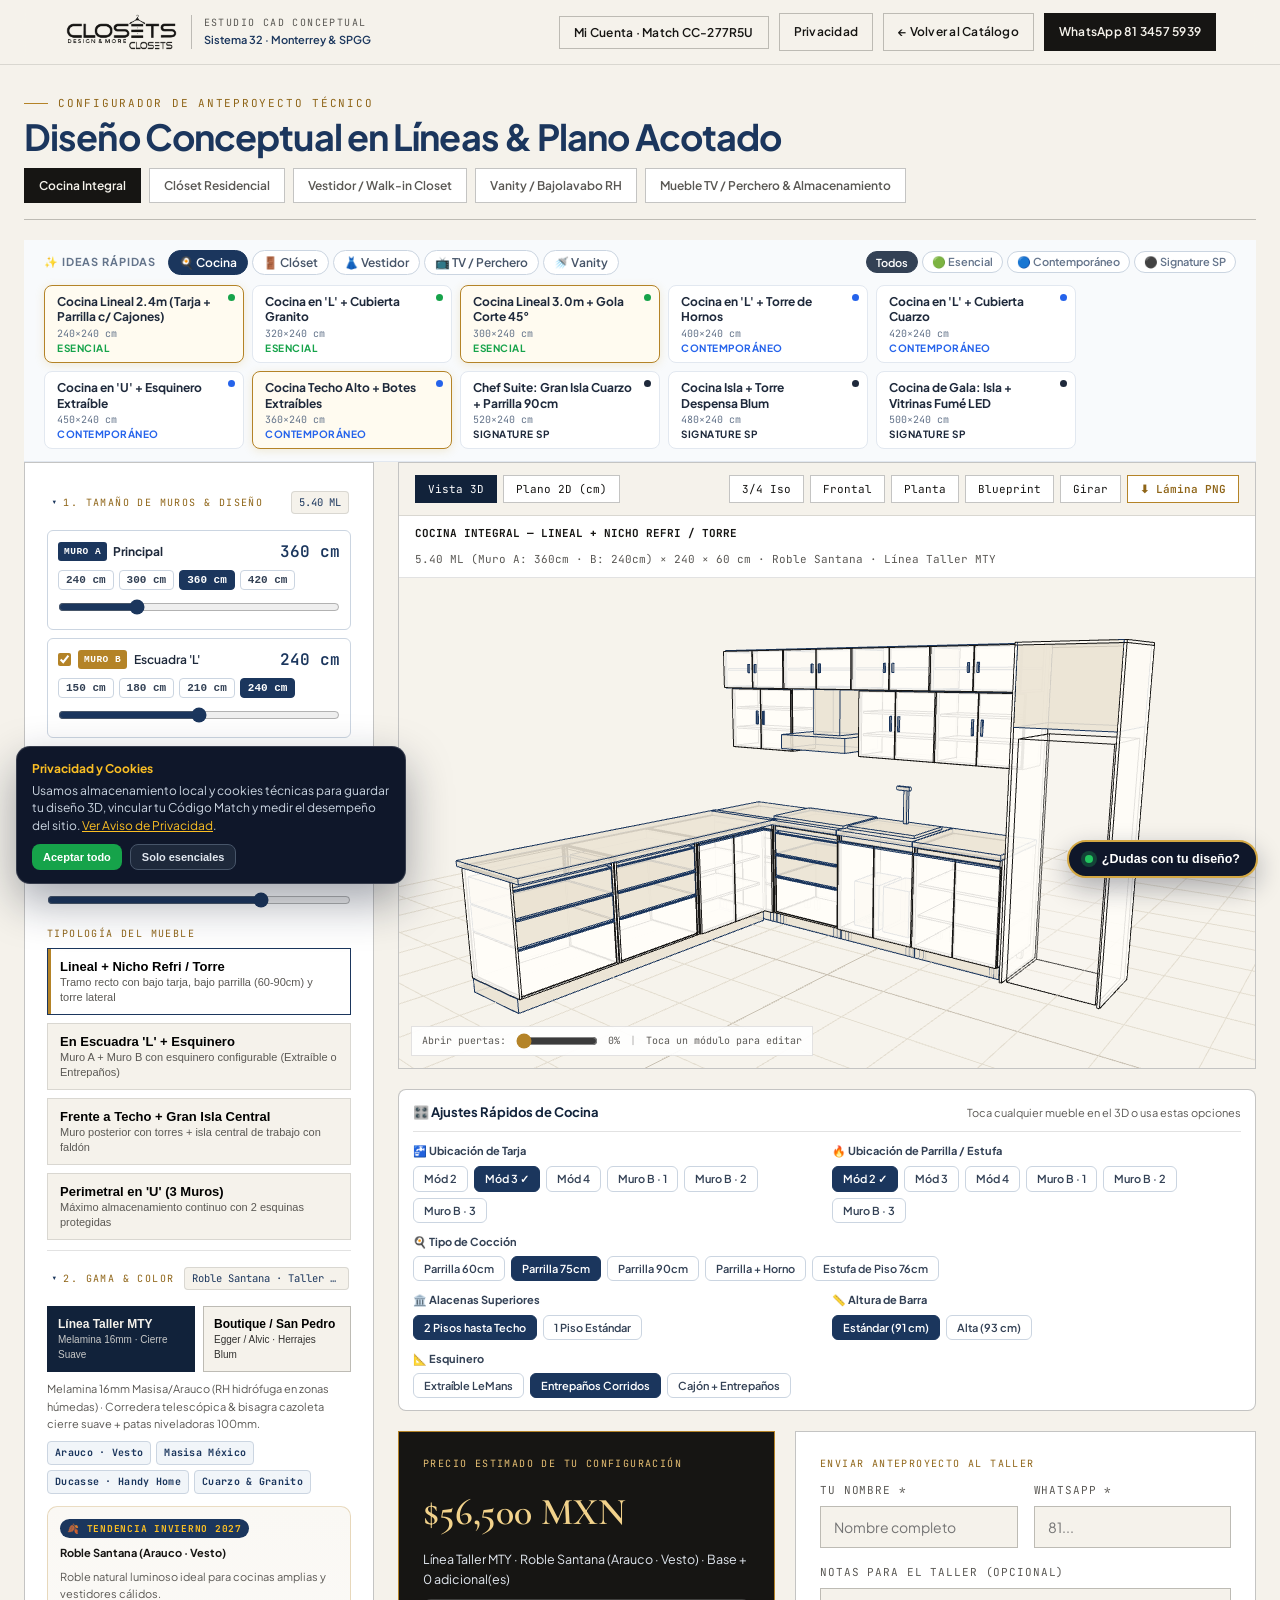
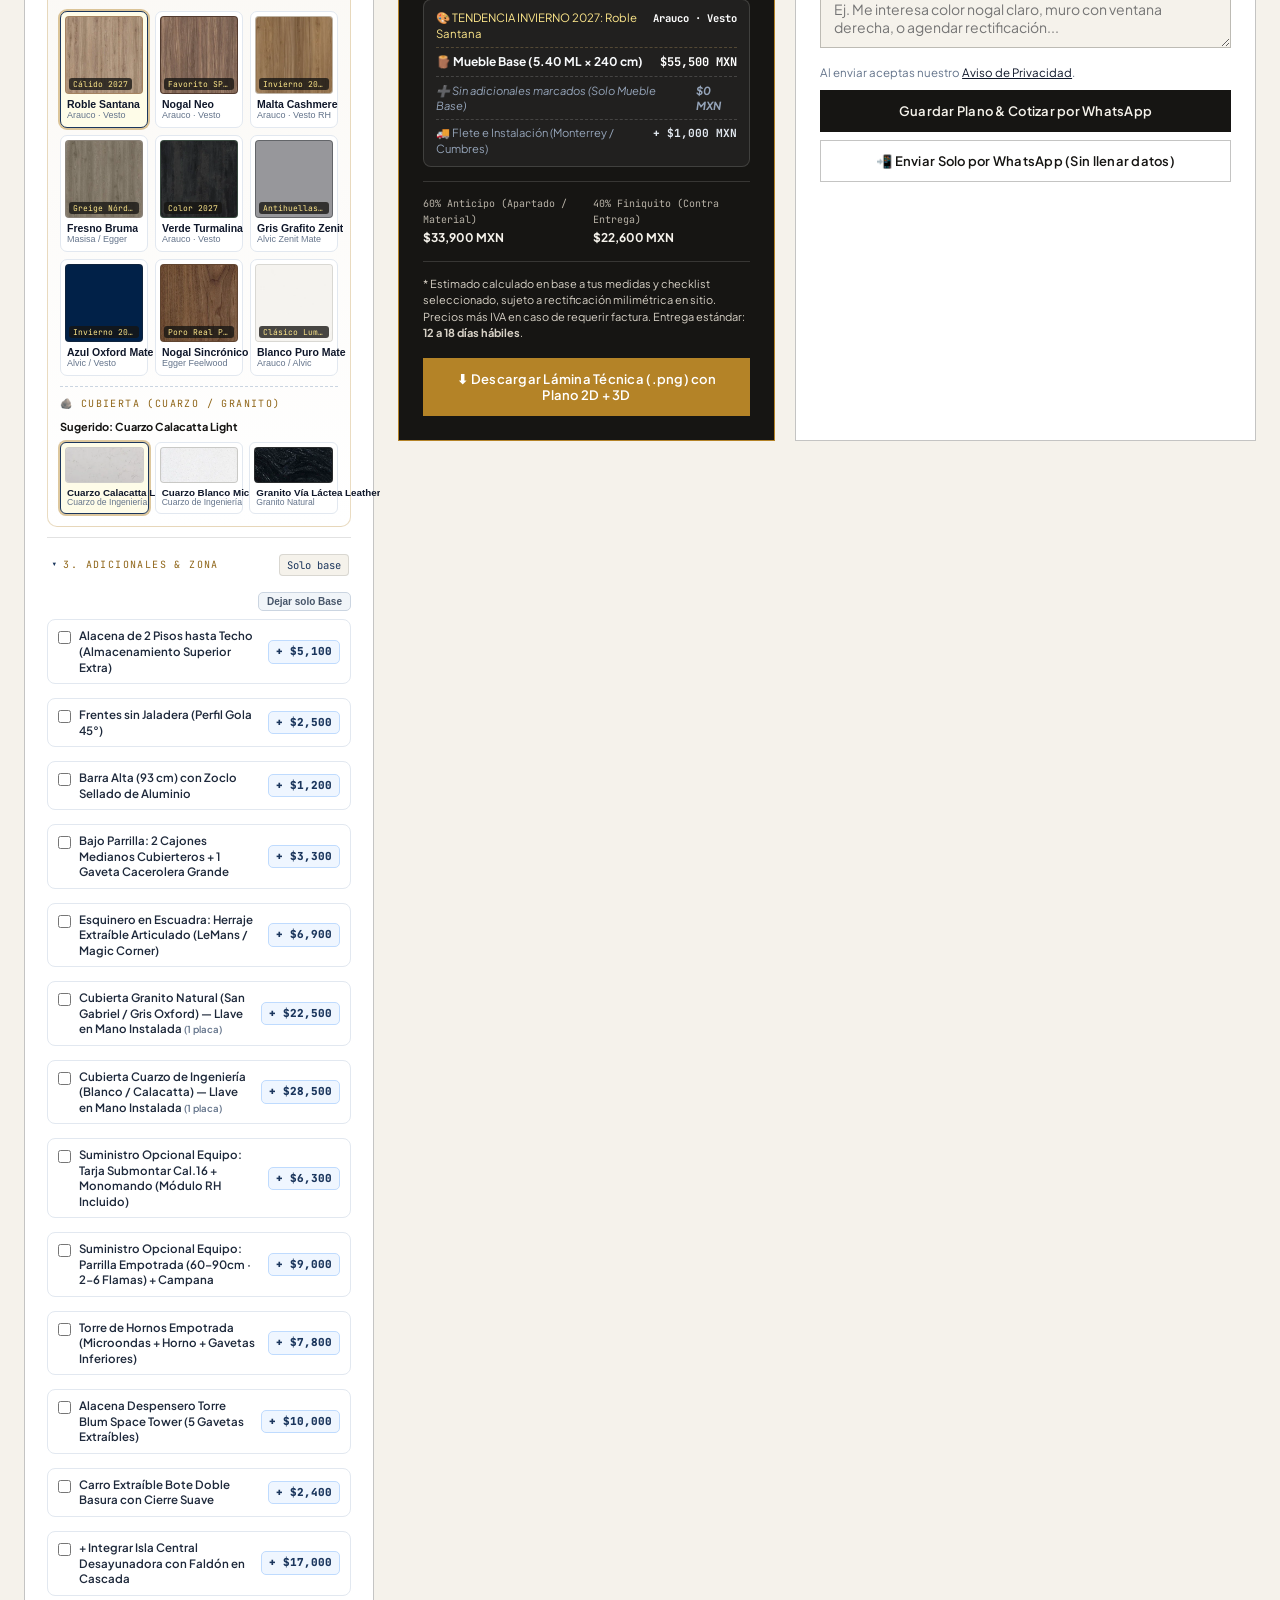
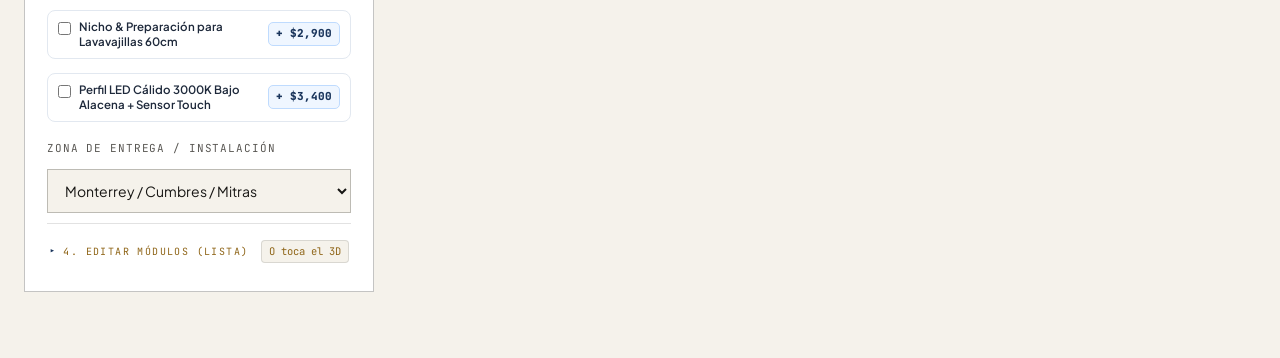
==== commit 9f7f0ddd: "feat(match,auth,privacy): add bidirectional Buba Match, Google Sign-In slot, and LFPDPPP privacy/coo" ====
--- a/configurador.html
+++ b/configurador.html
@@ -141,6 +141,8 @@
         </div>
       </a>
       <div class="nav-actions">
+        <button type="button" class="btn btn-outline btn-sm" id="bubaAccountTriggerBtn" title="Identifícate o guarda tu Código Match Buba">Mi Cuenta · Match</button>
+        <a class="btn btn-outline btn-sm" href="privacidad.html">Privacidad</a>
         <a class="btn btn-outline btn-sm" href="index.html">← Volver al Catálogo</a>
         <a class="btn btn-primary btn-sm" href="https://wa.me/528134575939" target="_blank" rel="noopener noreferrer">WhatsApp 81 3457 5939</a>
       </div>
@@ -507,6 +509,7 @@
               <textarea id="cliNotas" name="notas" rows="2" placeholder="Ej. Me interesa color nogal claro, muro con ventana derecha, o agendar rectificación..."></textarea>
             </div>
             <div id="cadStatus" class="status-banner" role="status" aria-live="polite"></div>
+            <p style="font-size:11.5px; color:#64748b; margin:6px 0 8px;">Al enviar aceptas nuestro <a href="privacidad.html" style="text-decoration:underline; color:#0f172a;">Aviso de Privacidad</a>.</p>
             <button id="cadSubmitBtn" type="submit" class="btn btn-primary" style="width:100%;">
               Guardar Plano &amp; Cotizar por WhatsApp
             </button>
@@ -645,6 +648,8 @@
   </div>
 
   <script src="js/cad-engine.js?v=20261123_v21"></script>
+  <script src="js/buba-metrics.js?v=20261123_v23"></script>
+  <script src="js/buba-identity.js?v=20261123_v23"></script>
   <script>
     (function () {
       const M = window.CLOSETS_MASTER;
@@ -879,6 +884,9 @@
         renderExtras();
         if(typeof syncPresetCatTab==="function") syncPresetCatTab();
         updateAll();
+        if (window.BubaMetrics) {
+          window.BubaMetrics.track("cad_category_change", { category: catId, label: cat.nombre || catId });
+        }
       }
 
       function getAcabadoSeleccionado() {
@@ -1458,6 +1466,9 @@
       function openIngModal() {
         ingModal.classList.add("active");
         ingModal.setAttribute("aria-hidden", "false");
+        if (window.BubaMetrics) {
+          window.BubaMetrics.track("cad_engineering_open", { category: state.categoria, folio: state.folio });
+        }
       }
       function closeIngModal() {
         ingModal.classList.remove("active");
@@ -1511,7 +1522,8 @@
           x: Array.isArray(state.extras) ? [...state.extras] : [],
           z: state.zona,
           pr: r ? r.totalMXN : 0,
-          ...(compactCust ? { b: compactCust } : {})
+          ...(compactCust ? { b: compactCust } : {}),
+          ...(window.BubaIdentity ? { u: window.BubaIdentity.getCompactUserTag() } : {})
         };
       }
 
@@ -1519,7 +1531,11 @@
         try {
           const compact = buildCompactDesignObj(p, r);
           const tok = toBase64UrlUtf8(JSON.stringify(compact));
-          return `https://closets-closets.com/configurador.html?d=${tok}`;
+          const url = `https://closets-closets.com/configurador.html?d=${tok}`;
+          if (window.BubaIdentity && p && p.folio) {
+            window.BubaIdentity.recordFolio(p.folio, state.categoria, r ? r.totalMXN : 0, url);
+          }
+          return url;
         } catch (_) {
           return `https://closets-closets.com/configurador.html?cat=${encodeURIComponent(state.categoria)}&acabado=${encodeURIComponent(state.acabadoId)}`;
         }
@@ -1595,6 +1611,7 @@
 
         const msg = [
           `Hola, quiero cotizar la INGENIERÍA DE FABRICACIÓN de mi diseño (${p.folio}):`,
+          ...(window.BubaIdentity ? window.BubaIdentity.formatMatchBullets(p.folio) : []),
           `• Paquete: Ingeniería ${pkg}`,
           `• Mueble: ${p.categoriaNombre} — ${p.subtipoNombre}`,
           `• Gama: ${r.gamaNombre}`,
@@ -1604,6 +1621,15 @@
           `• Ver plano 3D: ${shareUrl}`
         ].join("\n");
         window.open(`https://wa.me/528134575939?text=${encodeURIComponent(msg)}`, "_blank", "noopener");
+        if (window.BubaMetrics) {
+          window.BubaMetrics.track("lead_whatsapp_click", {
+            source: "ing_modal_buy",
+            folio: p.folio,
+            category: p.categoria,
+            label: pkg,
+            precio: r.totalMXN
+          });
+        }
         closeIngModal();
       });
 
@@ -1634,6 +1660,7 @@
 
         const waMsg = [
           `Hola, generé este anteproyecto CAD en Closets-Closets (${p.folio}):`,
+          ...(window.BubaIdentity ? window.BubaIdentity.formatMatchBullets(p.folio) : []),
           includeClientInfo && p.clienteNombre ? `• Cliente: ${p.clienteNombre}${p.clienteTel ? " (" + p.clienteTel + ")" : ""}` : "",
           `• Mueble: ${p.categoriaNombre} — ${p.subtipoNombre}`,
           `• Gama: ${r.gamaNombre}`,
@@ -1659,6 +1686,14 @@
           const built = buildFullWaUrlForDesign(false);
           cadStatus.className = "status-banner ok";
           cadStatus.innerHTML = `¡Diseño <strong>${built.p.folio}</strong> listo sin registro! <a href="${built.waUrl}" target="_blank" rel="noopener noreferrer" style="font-weight:700; text-decoration:underline;">Abrir WhatsApp →</a>`;
+          if (window.BubaMetrics) {
+            window.BubaMetrics.track("lead_whatsapp_click", {
+              source: "cad_quick_wa",
+              folio: built.p.folio,
+              category: built.p.categoria,
+              precio: built.r.totalMXN
+            });
+          }
           window.open(built.waUrl, "_blank", "noopener");
         });
       }
@@ -1674,6 +1709,13 @@
         cadBtn.disabled = true;
         const orig = cadBtn.textContent;
         cadBtn.textContent = "Generando Lámina CAD y enviando...";
+
+        if (window.BubaIdentity) {
+          const prof = window.BubaIdentity.getProfile();
+          if (pChk.clienteNombre && !prof.nombre) prof.nombre = pChk.clienteNombre;
+          if (pChk.clienteTel && !prof.tel) prof.tel = pChk.clienteTel;
+          window.BubaIdentity.saveProfile(prof);
+        }
 
         const built = buildFullWaUrlForDesign(true);
         const { p, r, rangoStr, modulosTxt, dimDesglose, shareUrl, waUrl } = built;
@@ -1722,9 +1764,11 @@
             fd.set("lamina_plano", blob, `Lamina_${p.folio}_${p.categoria}.png`);
           }
           dlUrl = dataUrl || "";
-          await fetch("/", { method: "POST", body: fd });
+          if (window.location.hostname.includes("netlify.app")) {
+            await fetch("/", { method: "POST", body: fd });
+          }
         } catch (_) {
-          // Modo preview local sin servidor Netlify
+          // Modo estático sin servidor Netlify
         }
 
         const dlLink = dlUrl
@@ -1732,6 +1776,15 @@
           : "";
         cadStatus.className = "status-banner ok";
         cadStatus.innerHTML = `¡Anteproyecto <strong>${p.folio}</strong> listo! <a href="${waUrl}" target="_blank" rel="noopener noreferrer" style="font-weight:700; text-decoration:underline;">Abrir WhatsApp ahora →</a>${dlLink}`;
+        if (window.BubaMetrics) {
+          window.BubaMetrics.track("lead_form_submit", {
+            source: "cad_submit_form",
+            folio: p.folio,
+            category: p.categoria,
+            gama: state.gama,
+            precio: r.totalMXN
+          });
+        }
         window.open(waUrl, "_blank", "noopener");
         cadBtn.disabled = false;
         cadBtn.textContent = orig;
@@ -1760,6 +1813,9 @@
         renderExtras();
         if (typeof syncPresetCatTab === "function") syncPresetCatTab();
         updateAll();
+        if (window.BubaMetrics) {
+          window.BubaMetrics.track("cad_preset_apply", { category: pr.cat, label: pr.id || pr.label || "" });
+        }
       }
 
       // ── GALERÍA DE ARQUETIPOS: TABS POR CATEGORÍA ──────────────────
@@ -2261,6 +2317,7 @@
 
         const msg = [
           `🤖 *[REPORTE AGENTE CAD WEB → BUBA WHATSAPP]*`,
+          ...(window.BubaIdentity ? window.BubaIdentity.formatMatchBullets(p.folio) : []),
           `• *Cliente / Duda:* ${dudaTxt}`,
           `• *Folio CAD:* ${p.folio}`,
           `• *Proyecto:* ${p.categoriaNombre} — ${p.subtipoNombre}`,
@@ -2295,6 +2352,13 @@
 
       if (bubaAirWaBtn) {
         bubaAirWaBtn.addEventListener("click", () => {
+          if (window.BubaMetrics) {
+            window.BubaMetrics.track("lead_whatsapp_click", {
+              source: "cad_buba_air_wa",
+              folio: state.folio,
+              category: state.categoria
+            });
+          }
           window.open(buildBubaWhatsAppReport(), "_blank", "noopener");
         });
       }
@@ -2347,6 +2411,13 @@
 
       if (bubaDrawerWaBtn) {
         bubaDrawerWaBtn.addEventListener("click", () => {
+          if (window.BubaMetrics) {
+            window.BubaMetrics.track("lead_whatsapp_click", {
+              source: "cad_buba_drawer_wa",
+              folio: state.folio,
+              category: state.categoria
+            });
+          }
           window.open(buildBubaWhatsAppReport(), "_blank", "noopener");
         });
       }
@@ -2368,7 +2439,9 @@
 
       const initDesignToken = urlParams.get("d");
       if (initDesignToken && applyDecodedToken(initDesignToken)) {
-        // Diseño restaurado íntegro desde URL ?d=...
+        if (window.BubaMetrics) {
+          window.BubaMetrics.track("cad_design_restored", { category: state.categoria, folio: state.folio });
+        }
       } else if (initPreset && M.presets) {
         const found = M.presets.find((p) => p.id === initPreset);
         if (found) applyPreset(found);
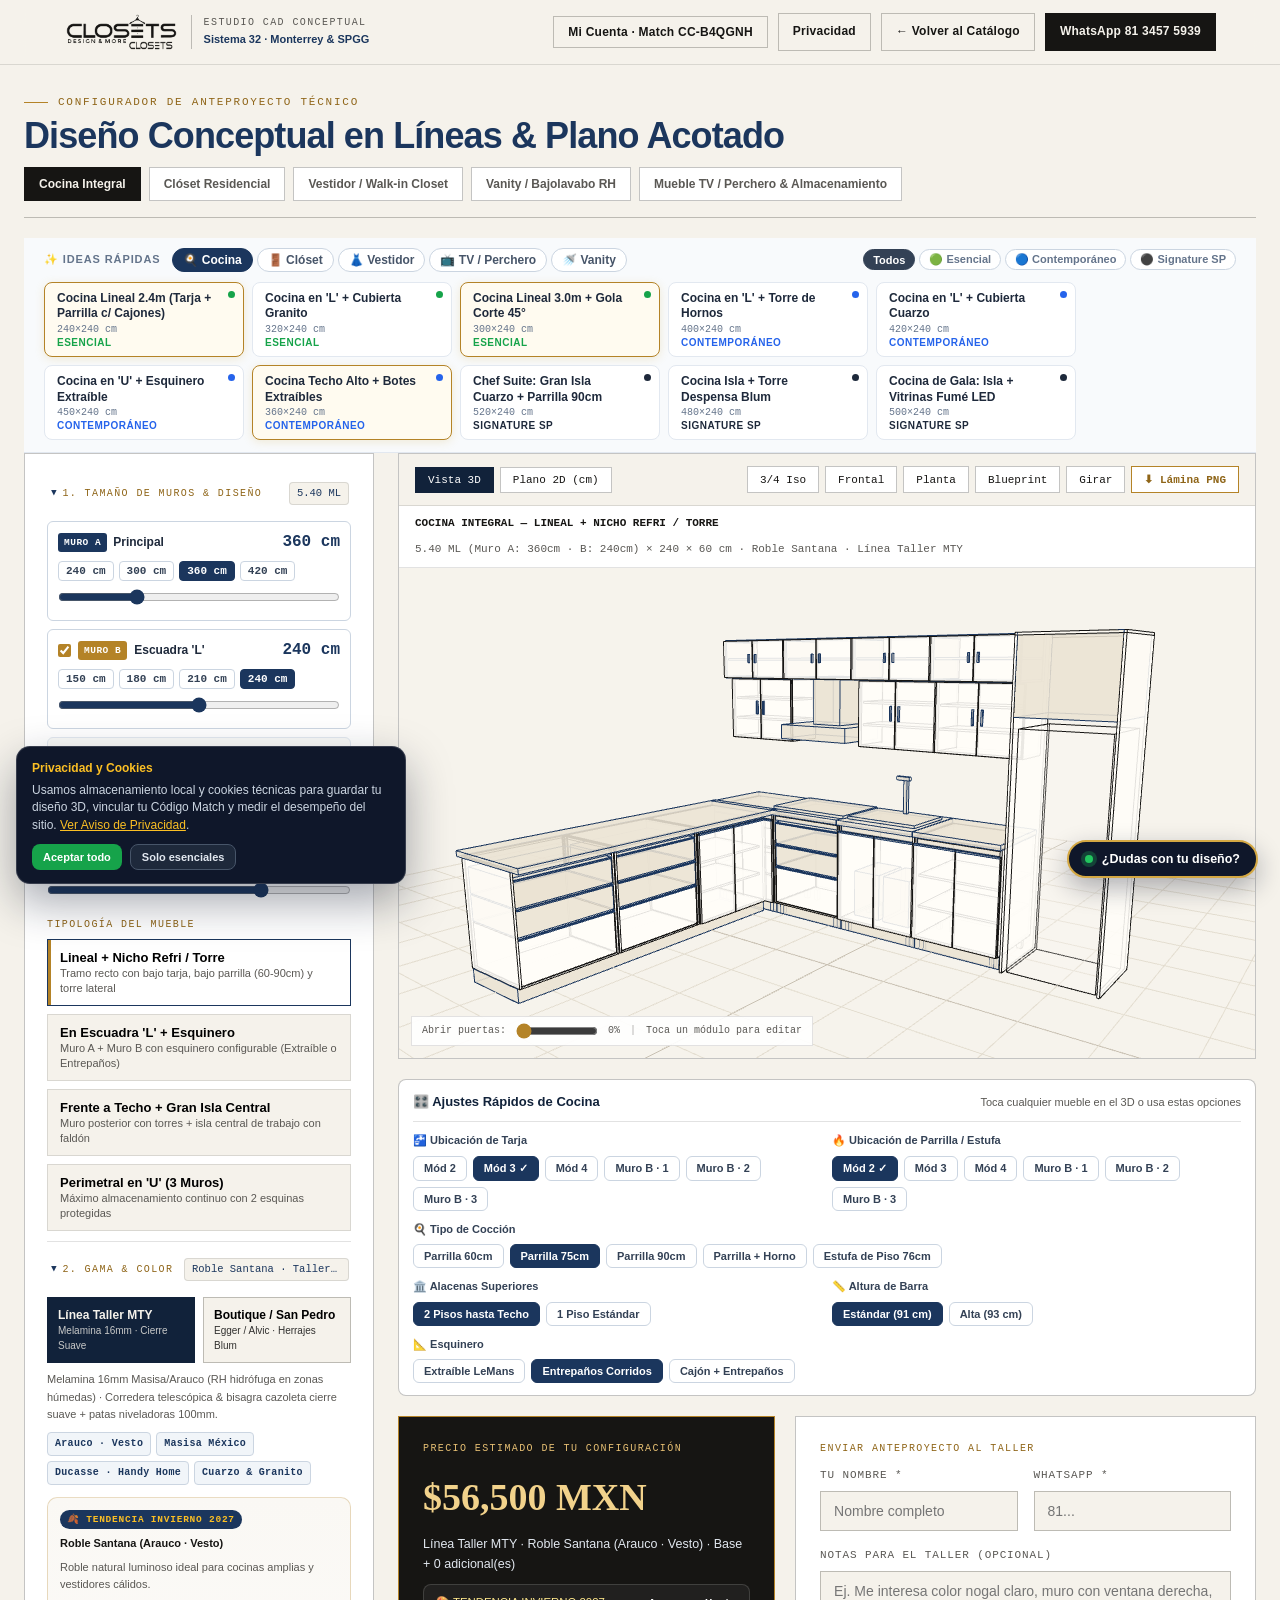
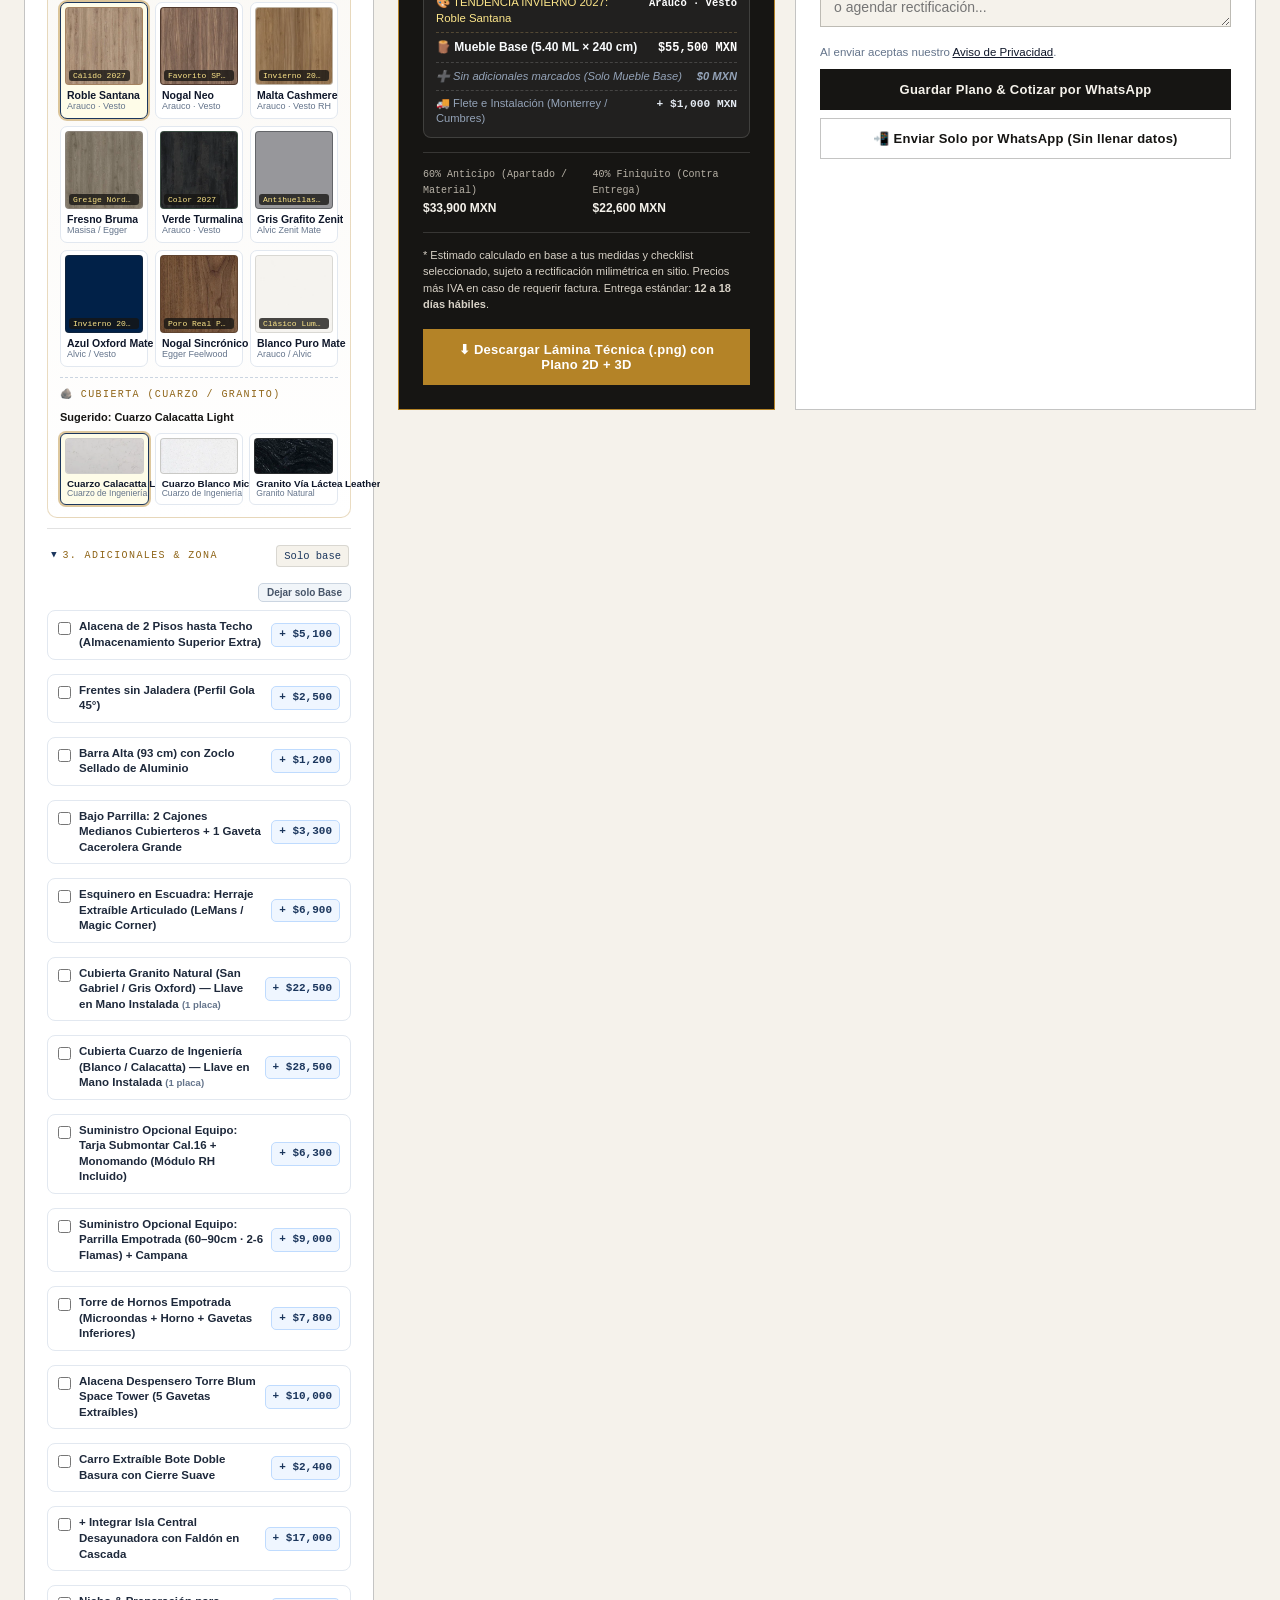
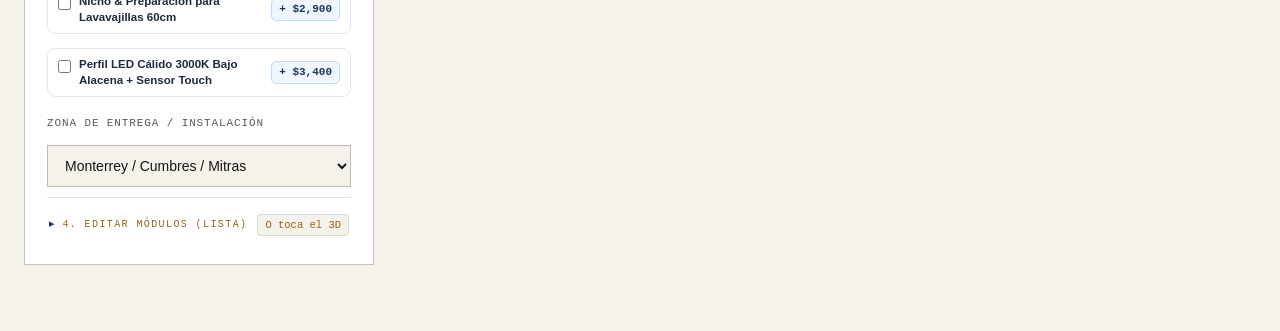
==== commit 1f1256ef: "security: harden CSP meta, XSS sanitization on ?d=/identity, and Origin checks (v24)" ====
--- a/configurador.html
+++ b/configurador.html
@@ -9,6 +9,8 @@
   <meta http-equiv="Cache-Control" content="no-cache, no-store, must-revalidate">
   <meta http-equiv="Pragma" content="no-cache">
   <meta http-equiv="Expires" content="0">
+  <meta name="referrer" content="strict-origin-when-cross-origin">
+  <meta http-equiv="Content-Security-Policy" content="default-src 'self'; script-src 'self' 'unsafe-inline' https://accounts.google.com https://www.googletagmanager.com https://connect.facebook.net; style-src 'self' 'unsafe-inline' https://fonts.googleapis.com https://accounts.google.com; font-src 'self' data: https://fonts.gstatic.com; img-src 'self' data: blob: https://*.googleusercontent.com https://www.facebook.com https://www.googletagmanager.com https://www.google-analytics.com; connect-src 'self' data: blob: https://accounts.google.com https://www.google-analytics.com https://region1.google-analytics.com https://www.googletagmanager.com https://www.facebook.com; frame-src https://accounts.google.com; object-src 'none'; base-uri 'self'; form-action 'self';">
   <link rel="canonical" href="https://closets-closets.com/configurador.html">
   <meta property="og:type" content="website">
   <meta property="og:locale" content="es_MX">
@@ -649,7 +651,7 @@
 
   <script src="js/cad-engine.js?v=20261123_v21"></script>
   <script src="js/buba-metrics.js?v=20261123_v23"></script>
-  <script src="js/buba-identity.js?v=20261123_v23"></script>
+  <script src="js/buba-identity.js?v=20261123_v24"></script>
   <script>
     (function () {
       const M = window.CLOSETS_MASTER;
@@ -1541,13 +1543,19 @@
         }
       }
 
+      function escHtml(s) {
+        return String(s == null ? "" : s).replace(/&/g, "&amp;").replace(/</g, "&lt;").replace(/>/g, "&gt;").replace(/"/g, "&quot;").replace(/'/g, "&#39;");
+      }
+
       function applyDecodedToken(rawTok) {
-        if (!rawTok) return false;
+        if (!rawTok || String(rawTok).length > 16384) return false;
         try {
           const parsed = JSON.parse(fromBase64UrlUtf8(rawTok));
           if (!parsed || !parsed.c || !M.categorias[parsed.c]) return false;
           const cat = M.categorias[parsed.c];
-          state.folio = parsed.f || state.folio;
+          if (parsed.f && /^CAD-[A-Za-z0-9_-]{2,20}$/.test(String(parsed.f).trim())) {
+            state.folio = String(parsed.f).trim().toUpperCase();
+          }
           state.categoria = parsed.c;
           state.subtipo = (parsed.s && cat.subtipos.some(s => s.id === parsed.s)) ? parsed.s : cat.subtipos[0].id;
           state.gama = M.gamas[parsed.g] ? parsed.g : state.gama;
@@ -1685,7 +1693,7 @@
         btnQuickWaDirect.addEventListener("click", () => {
           const built = buildFullWaUrlForDesign(false);
           cadStatus.className = "status-banner ok";
-          cadStatus.innerHTML = `¡Diseño <strong>${built.p.folio}</strong> listo sin registro! <a href="${built.waUrl}" target="_blank" rel="noopener noreferrer" style="font-weight:700; text-decoration:underline;">Abrir WhatsApp →</a>`;
+          cadStatus.innerHTML = `¡Diseño <strong>${escHtml(built.p.folio)}</strong> listo sin registro! <a href="${escHtml(built.waUrl)}" target="_blank" rel="noopener noreferrer" style="font-weight:700; text-decoration:underline;">Abrir WhatsApp →</a>`;
           if (window.BubaMetrics) {
             window.BubaMetrics.track("lead_whatsapp_click", {
               source: "cad_quick_wa",
@@ -1771,11 +1779,13 @@
           // Modo estático sin servidor Netlify
         }
 
-        const dlLink = dlUrl
-          ? ` · <a href="${dlUrl}" download="Lamina_${p.folio}.png" style="font-weight:700; text-decoration:underline;">📥 Descargar Lámina (.png)</a>`
+        const safeDl = (dlUrl && String(dlUrl).startsWith("data:image/png;base64,")) ? dlUrl : "";
+        const safeFolio = escHtml(p.folio);
+        const dlLink = safeDl
+          ? ` · <a href="${safeDl}" download="Lamina_${safeFolio}.png" style="font-weight:700; text-decoration:underline;">📥 Descargar Lámina (.png)</a>`
           : "";
         cadStatus.className = "status-banner ok";
-        cadStatus.innerHTML = `¡Anteproyecto <strong>${p.folio}</strong> listo! <a href="${waUrl}" target="_blank" rel="noopener noreferrer" style="font-weight:700; text-decoration:underline;">Abrir WhatsApp ahora →</a>${dlLink}`;
+        cadStatus.innerHTML = `¡Anteproyecto <strong>${safeFolio}</strong> listo! <a href="${escHtml(waUrl)}" target="_blank" rel="noopener noreferrer" style="font-weight:700; text-decoration:underline;">Abrir WhatsApp ahora →</a>${dlLink}`;
         if (window.BubaMetrics) {
           window.BubaMetrics.track("lead_form_submit", {
             source: "cad_submit_form",
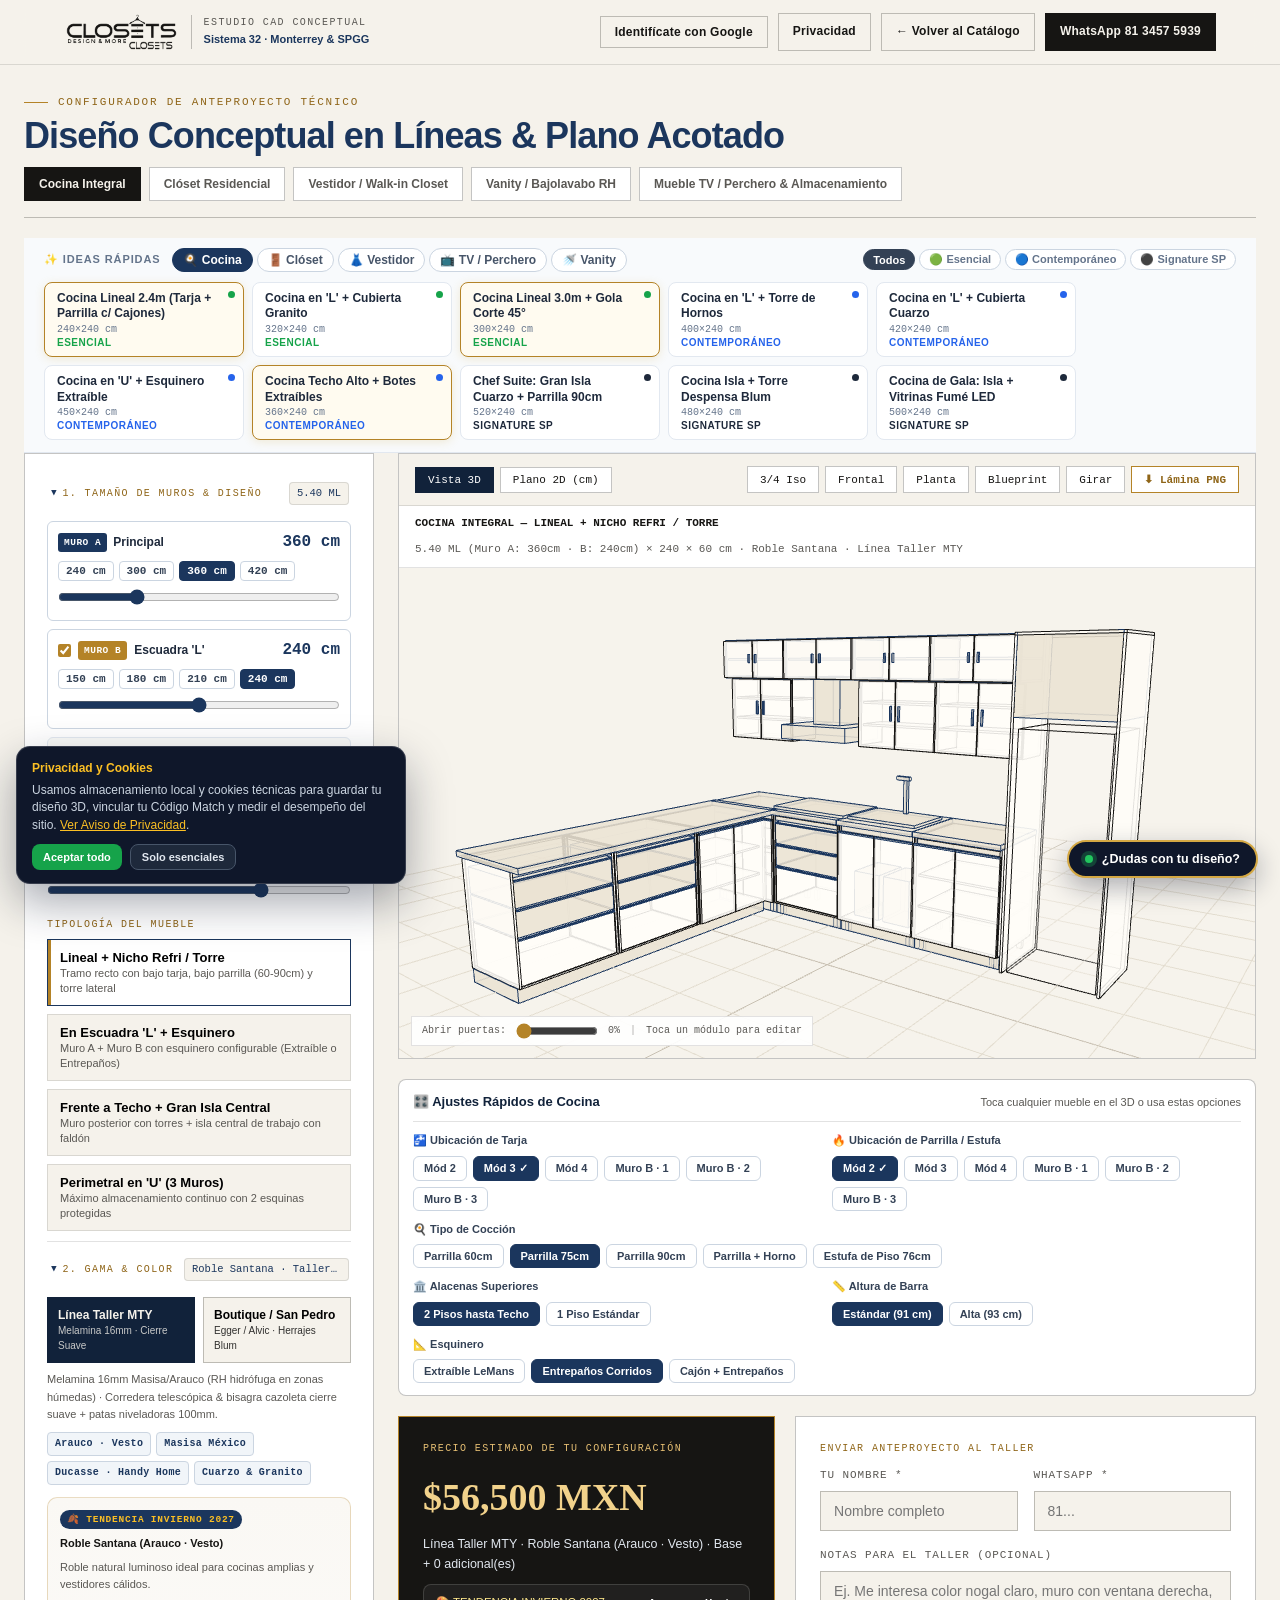
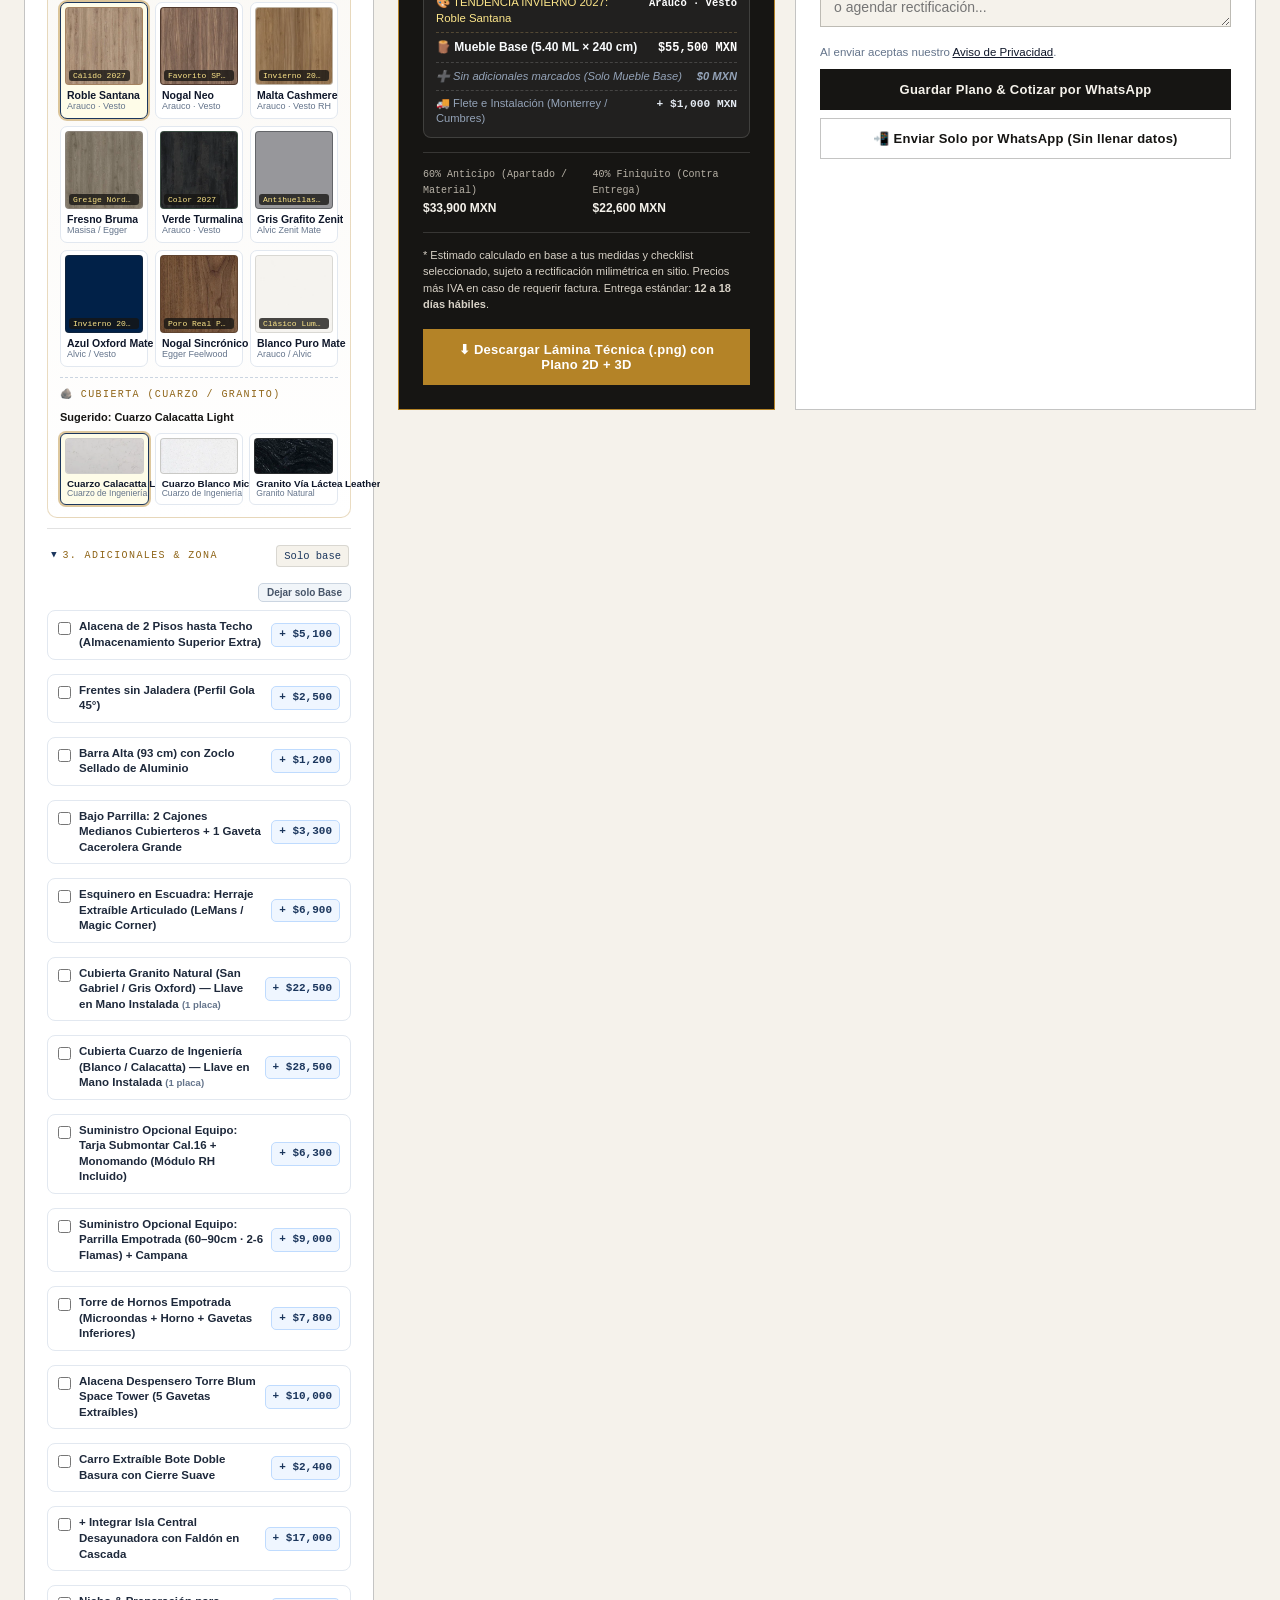
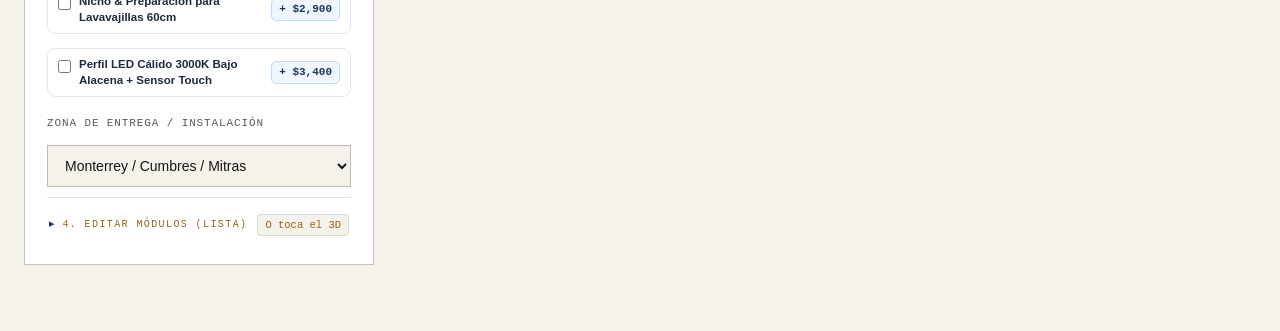
==== commit 21a58d7f: "feat(identity): enable live Google Sign-In OAuth Web Client ID (v25)" ====
--- a/configurador.html
+++ b/configurador.html
@@ -651,7 +651,7 @@
 
   <script src="js/cad-engine.js?v=20261123_v21"></script>
   <script src="js/buba-metrics.js?v=20261123_v23"></script>
-  <script src="js/buba-identity.js?v=20261123_v24"></script>
+  <script src="js/buba-identity.js?v=20261123_v25"></script>
   <script>
     (function () {
       const M = window.CLOSETS_MASTER;
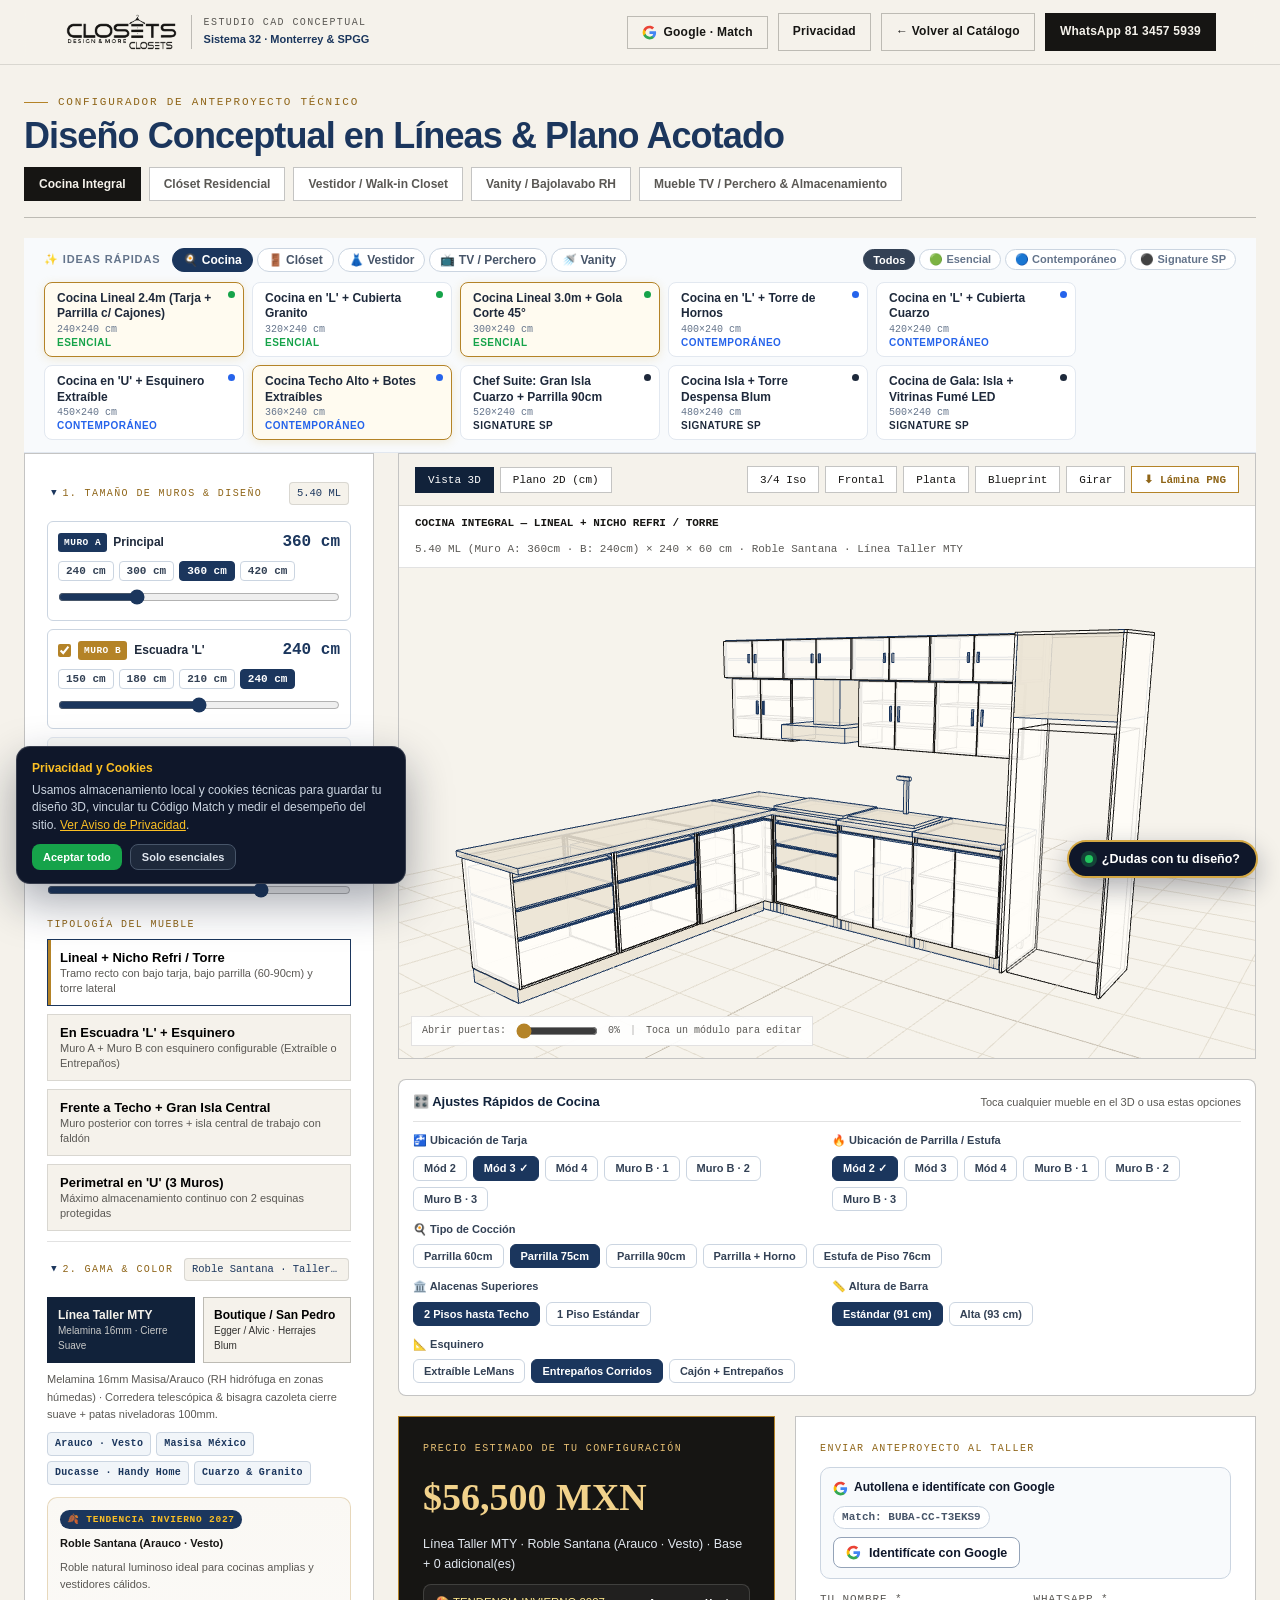
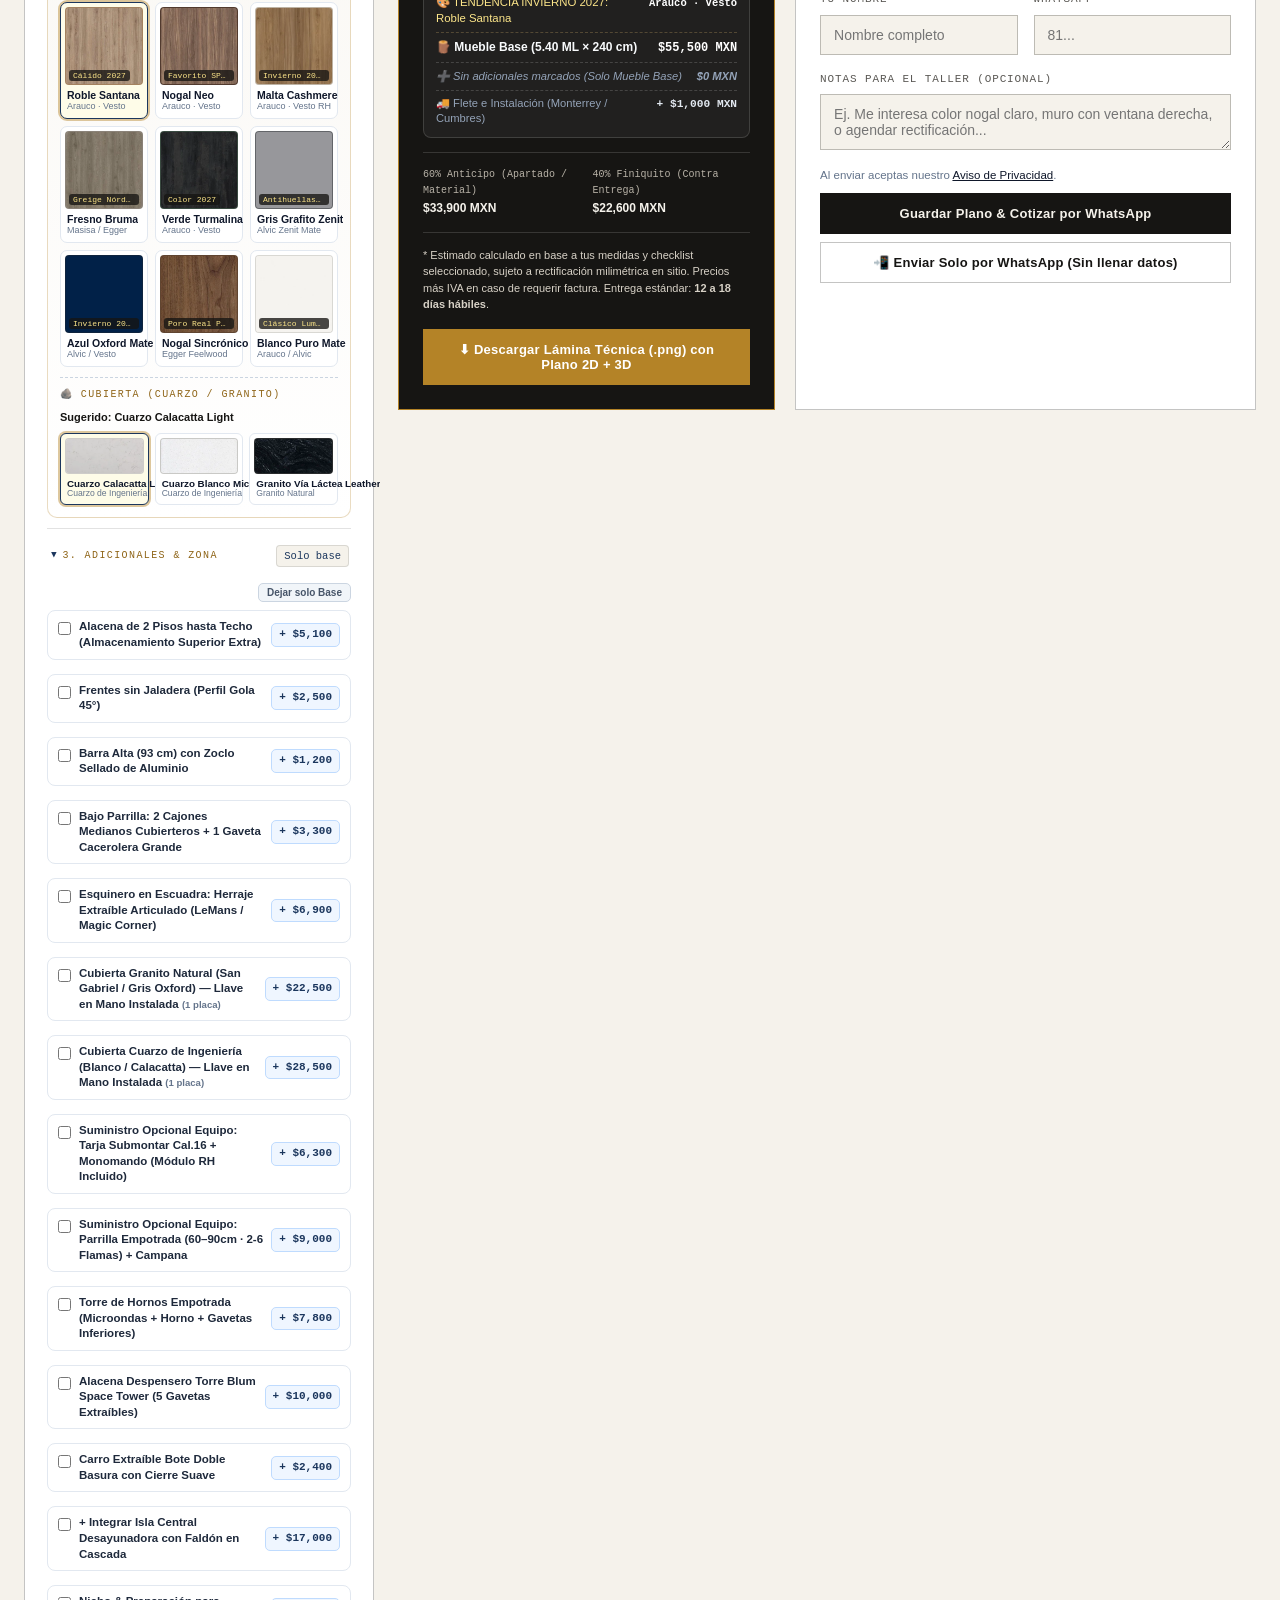
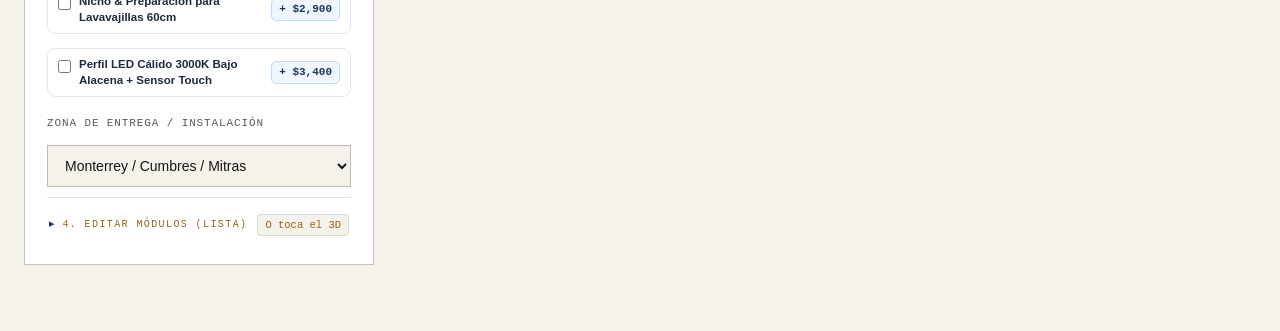
==== commit 78e69d29: "feat(ui): make Google Sign-In & Match inline in forms and visible on mobile (v26)" ====
--- a/configurador.html
+++ b/configurador.html
@@ -496,6 +496,7 @@
             <input type="file" name="lamina_plano" id="fFileInput" hidden accept="image/png">
 
             <span class="studio-label">Enviar Anteproyecto al Taller</span>
+            <div data-buba-google-inline="1"></div>
             <div class="field-grid">
               <div class="field">
                 <label for="cliNombre">Tu Nombre *</label>
@@ -651,7 +652,7 @@
 
   <script src="js/cad-engine.js?v=20261123_v21"></script>
   <script src="js/buba-metrics.js?v=20261123_v23"></script>
-  <script src="js/buba-identity.js?v=20261123_v25"></script>
+  <script src="js/buba-identity.js?v=20261123_v26"></script>
   <script>
     (function () {
       const M = window.CLOSETS_MASTER;
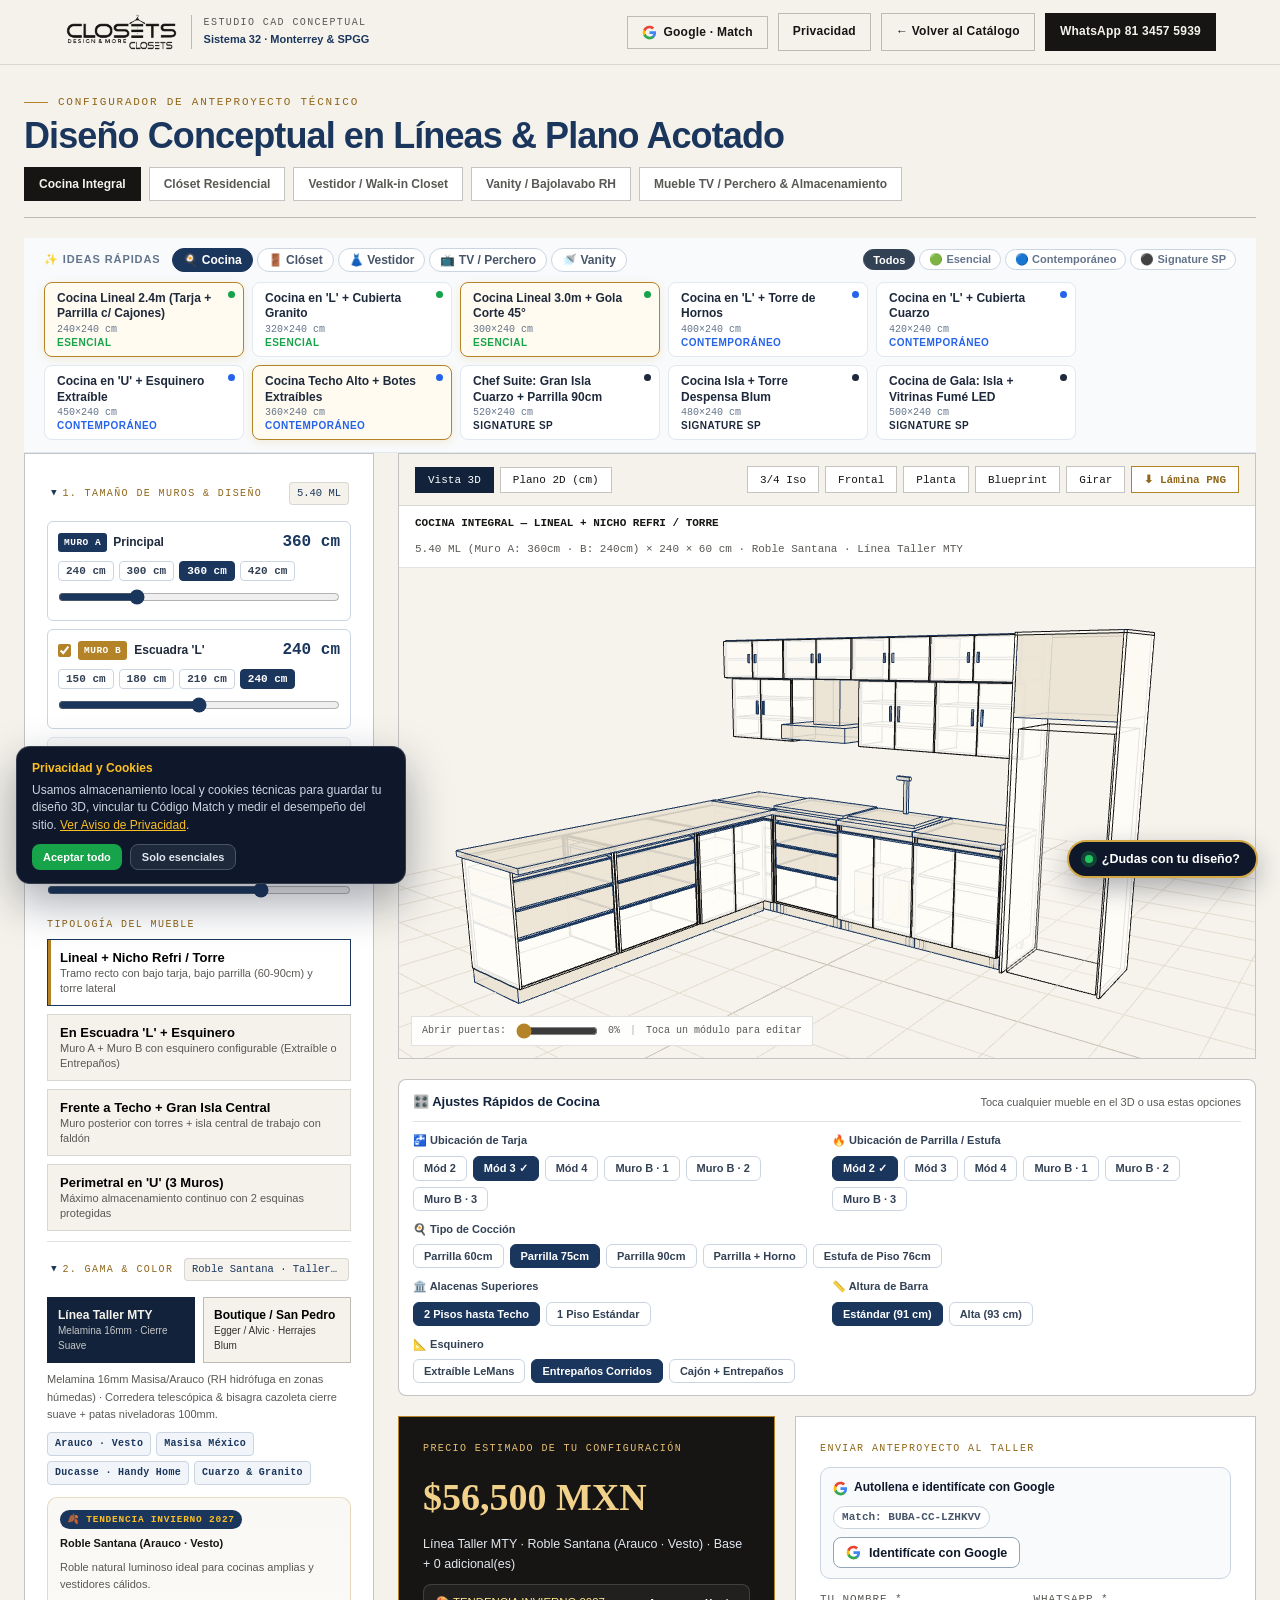
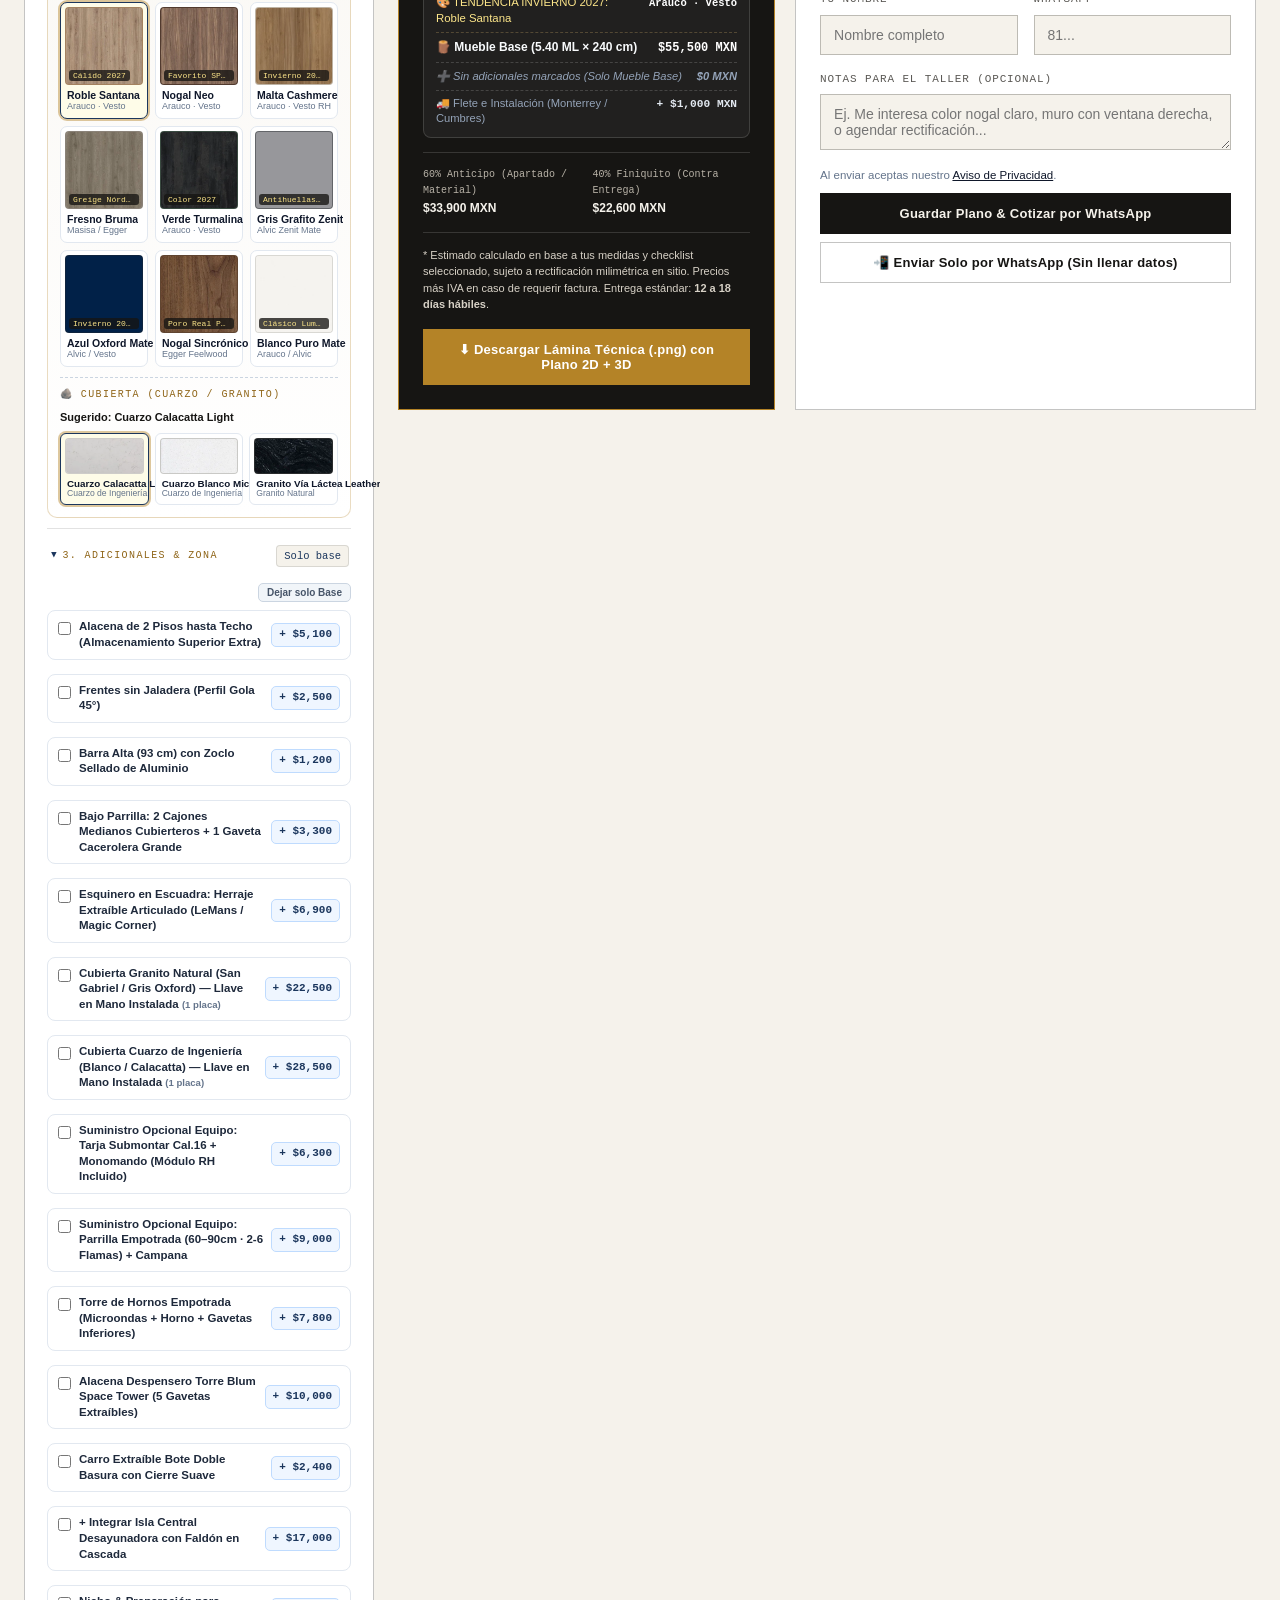
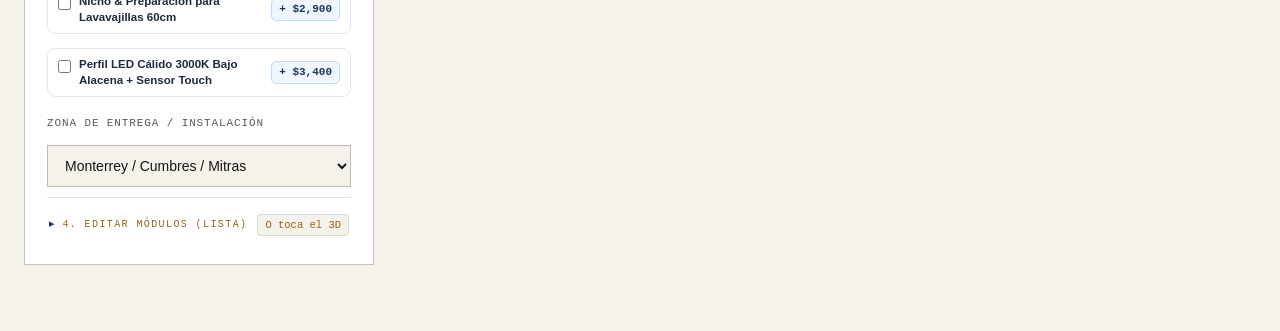
==== commit ced8875a: "fix(identity): auto-close modal and show green toast on Google/local sign-in (v27)" ====
--- a/configurador.html
+++ b/configurador.html
@@ -652,7 +652,7 @@
 
   <script src="js/cad-engine.js?v=20261123_v21"></script>
   <script src="js/buba-metrics.js?v=20261123_v23"></script>
-  <script src="js/buba-identity.js?v=20261123_v26"></script>
+  <script src="js/buba-identity.js?v=20261123_v27"></script>
   <script>
     (function () {
       const M = window.CLOSETS_MASTER;
